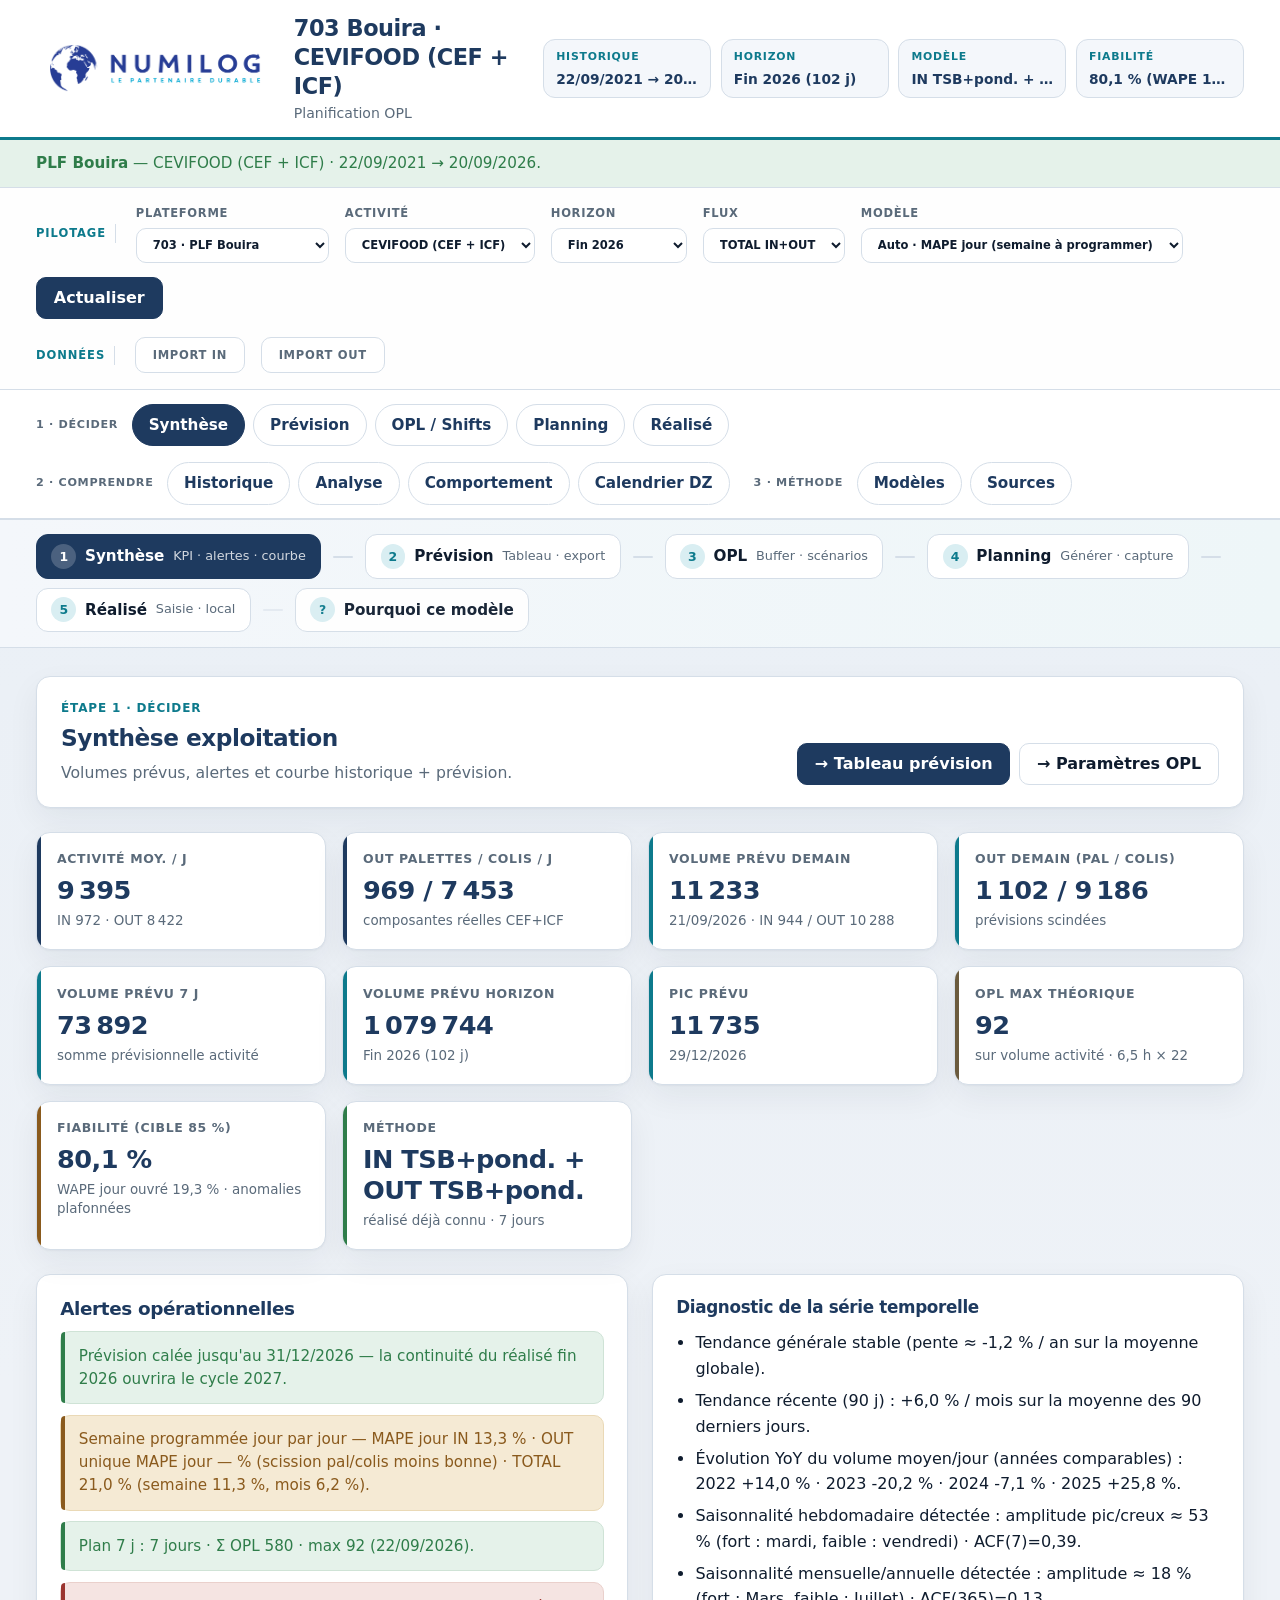
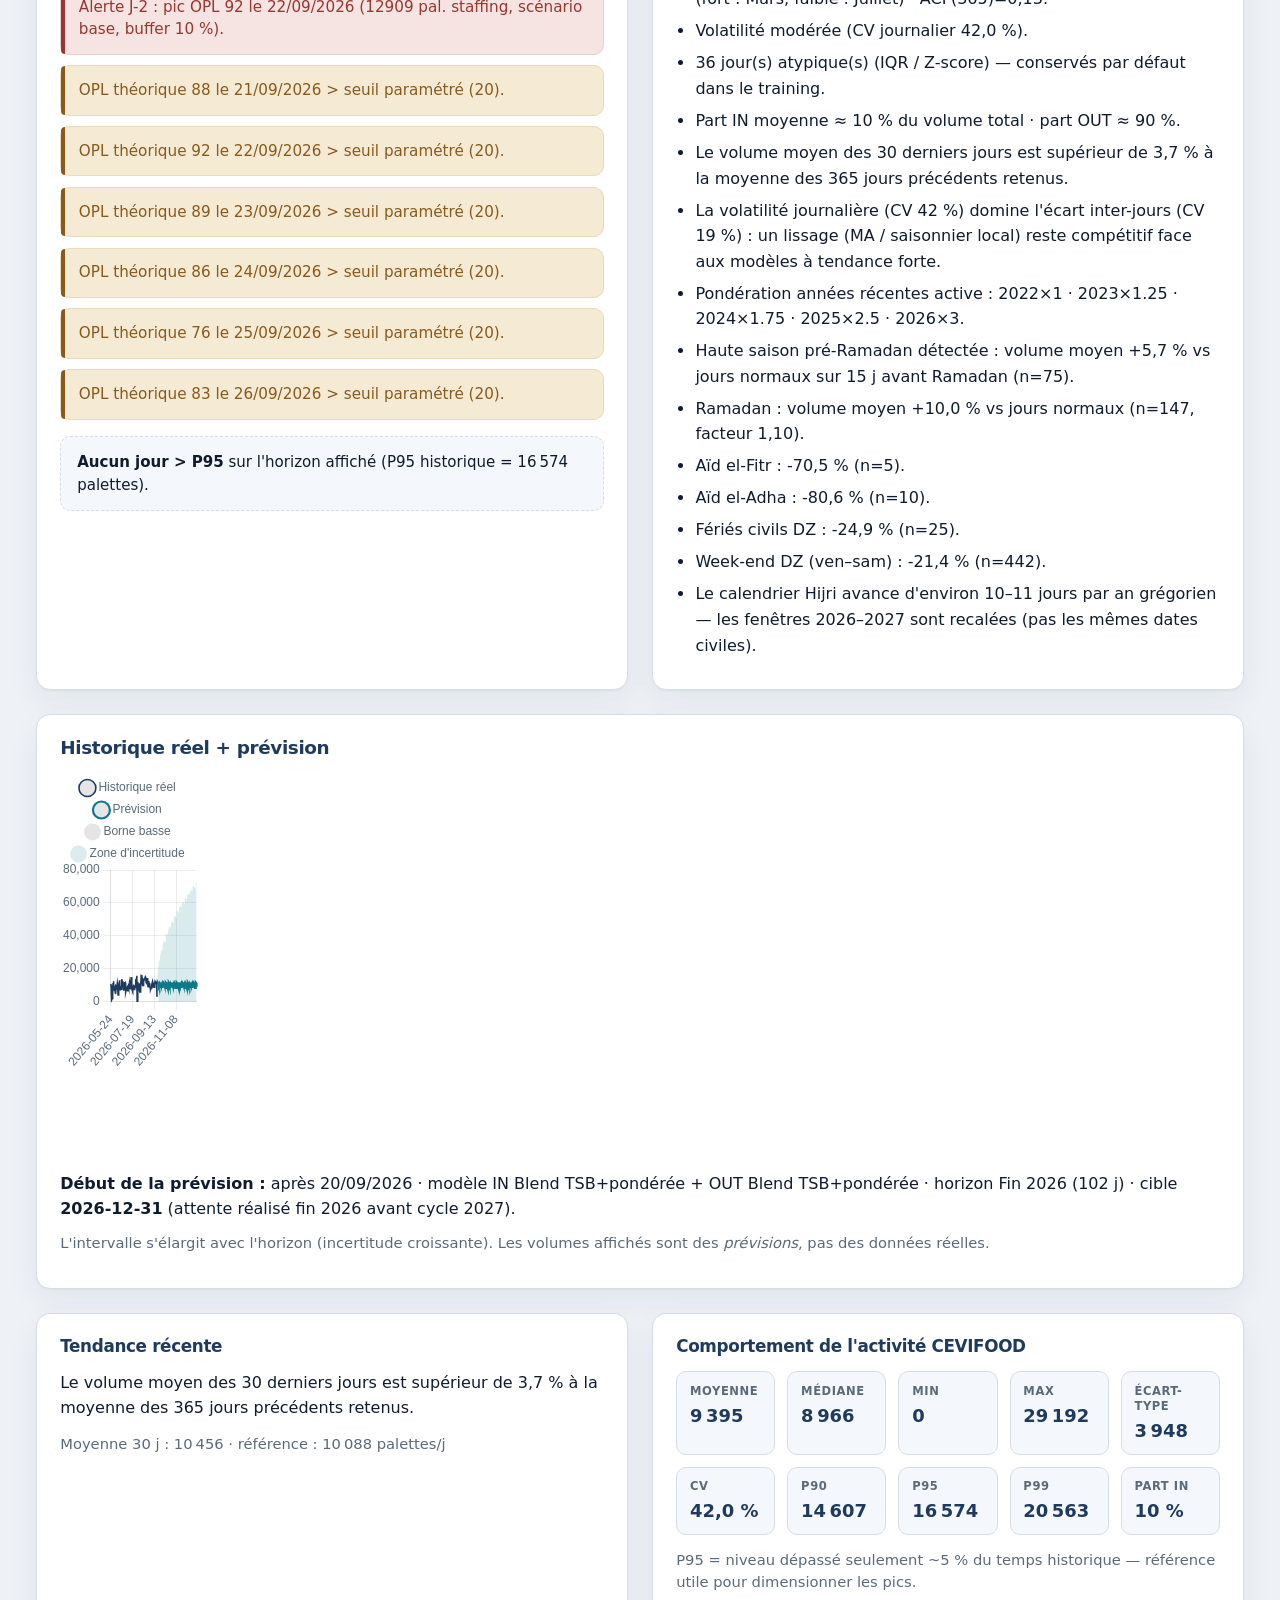
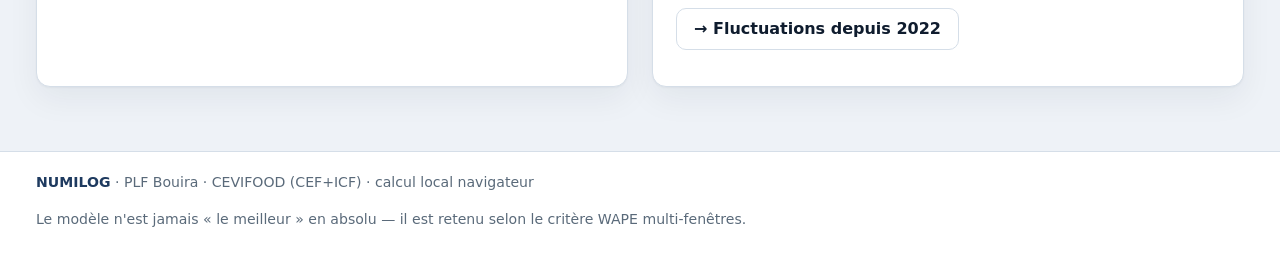
==== index.html @ 3ec0b023 "Fix logo NUMILOG (PNG reel au lieu du pixel placeholder)" ====
<!DOCTYPE html>
<html lang="fr">
  <head>
    <meta charset="UTF-8" />
    <meta name="viewport" content="width=device-width, initial-scale=1.0" />
    <title>NUMILOG — Prévision d'activité & Workforce Planning</title>
    <link rel="icon" href="./favicon.svg" type="image/svg+xml" />
    <script type="module" crossorigin src="./assets/index-DSgW2v7U.js"></script>
    <link rel="stylesheet" crossorigin href="./assets/index-CG_epe1i.css">
  </head>
  <body>
    <div id="loading" class="loading" hidden>
      <div class="loading-card">
        <div class="spinner"></div>
        <p>Calcul en cours…</p>
      </div>
    </div>

    <header class="topbar">
      <div class="brand">
        <img class="brand-logo" src="./assets/numilog-logo-CeQFoVTp.png" alt="NUMILOG" />
        <div>
          <h1 id="app-title">Prévision d'activité &amp; Workforce Planning</h1>
          <p class="subtitle" id="app-subtitle">Volumes palettes et dimensionnement OPL</p>
        </div>
      </div>
      <div class="top-meta">
        <div><span>Historique</span><strong id="meta-range">—</strong></div>
        <div><span>Horizon</span><strong id="meta-horizon">—</strong></div>
        <div><span>Modèle</span><strong id="meta-model">—</strong></div>
        <div><span id="meta-err-label">Erreur</span><strong id="meta-wape">—</strong></div>
      </div>
    </header>

    <div id="mode-banner" class="mode-banner" hidden></div>

    <section class="toolbar">
      <div class="toolbar-group">
        <span class="toolbar-label">Pilotage</span>
        <label>Plateforme
          <select id="filter-platform"></select>
        </label>
        <label>Activité
          <select id="filter-activity"></select>
        </label>
        <label>Horizon
          <select id="filter-horizon">
            <option value="7">7 jours</option>
            <option value="14">14 jours</option>
            <option value="30">30 jours</option>
            <option value="60">60 jours</option>
            <option value="90">90 jours</option>
            <option value="eoy2026" selected>Fin 2026</option>
            <option value="eoy2027">Fin 2027</option>
          </select>
        </label>
        <label>Flux
          <select id="filter-flow">
            <option value="total" selected>TOTAL IN+OUT</option>
            <option value="in">IN</option>
            <option value="out">OUT</option>
          </select>
        </label>
        <label>Modèle
          <select id="filter-model"></select>
        </label>
        <button type="button" class="btn primary" id="btn-refresh">Actualiser</button>
      </div>
      <div class="toolbar-group toolbar-data">
        <span class="toolbar-label">Données</span>
        <label class="btn file-btn">Import IN<input type="file" id="file-in" accept=".xlsx,.xls,.csv" hidden /></label>
        <label class="btn file-btn">Import OUT<input type="file" id="file-out" accept=".xlsx,.xls,.csv" hidden /></label>
      </div>
    </section>
    <p id="import-live" class="import-live" hidden></p>

    <div class="chrome-sticky">
    <nav class="nav" id="nav" aria-label="Parcours application">
      <div class="nav-group">
        <span class="nav-group-label">1 · Décider</span>
        <button type="button" data-view="dashboard" class="active">Synthèse</button>
        <button type="button" data-view="prevision">Prévision</button>
        <button type="button" data-view="workforce">OPL / Shifts</button>
        <button type="button" data-view="planning">Planning</button>
        <button type="button" data-view="realise">Réalisé</button>
      </div>
      <div class="nav-group">
        <span class="nav-group-label">2 · Comprendre</span>
        <button type="button" data-view="historique">Historique</button>
        <button type="button" data-view="analyse">Analyse</button>
        <button type="button" data-view="comportement">Comportement</button>
        <button type="button" data-view="calendrier">Calendrier DZ</button>
      </div>
      <div class="nav-group">
        <span class="nav-group-label">3 · Méthode</span>
        <button type="button" data-view="modeles">Modèles</button>
        <button type="button" data-view="donnees">Sources</button>
      </div>
    </nav>

    <div class="journey" id="journey">
      <button type="button" class="journey-step active" data-view="dashboard">
        <span class="n">1</span><span class="t">Synthèse</span><span class="d">KPI · alertes · courbe</span>
      </button>
      <span class="journey-sep" aria-hidden="true"></span>
      <button type="button" class="journey-step" data-view="prevision">
        <span class="n">2</span><span class="t">Prévision</span><span class="d">Tableau · export</span>
      </button>
      <span class="journey-sep" aria-hidden="true"></span>
      <button type="button" class="journey-step" data-view="workforce">
        <span class="n">3</span><span class="t">OPL</span><span class="d">Buffer · scénarios</span>
      </button>
      <span class="journey-sep" aria-hidden="true"></span>
      <button type="button" class="journey-step" data-view="planning">
        <span class="n">4</span><span class="t">Planning</span><span class="d">Générer · capture</span>
      </button>
      <span class="journey-sep" aria-hidden="true"></span>
      <button type="button" class="journey-step" data-view="realise">
        <span class="n">5</span><span class="t">Réalisé</span><span class="d">Saisie · local</span>
      </button>
      <span class="journey-sep muted" aria-hidden="true"></span>
      <button type="button" class="journey-step secondary" data-view="modeles">
        <span class="n">?</span><span class="t">Pourquoi ce modèle</span>
      </button>
    </div>
    </div>

    <main>
      <!-- DASHBOARD -->
      <section class="view active" data-view="dashboard">
        <header class="view-hero">
          <div>
            <p class="view-kicker">Étape 1 · Décider</p>
            <h2>Synthèse exploitation</h2>
            <p class="view-desc">Volumes prévus, alertes et courbe historique + prévision.</p>
          </div>
          <div class="view-jumps">
            <button type="button" class="btn primary" data-jump="prevision">→ Tableau prévision</button>
            <button type="button" class="btn" data-jump="workforce">→ Paramètres OPL</button>
          </div>
        </header>
        <div class="kpis" id="kpi-row"></div>
        <div class="grid-2">
          <article class="card">
            <h2>Alertes opérationnelles</h2>
            <ul id="alerts-list" class="alerts"></ul>
            <div id="vigilance-box" class="vigilance"></div>
          </article>
          <article class="card" id="diagnostic-box"></article>
        </div>
        <article class="card">
          <h2>Historique réel + prévision</h2>
          <div class="chart-box tall"><canvas id="chart-forecast"></canvas></div>
          <div id="forecast-note"></div>
        </article>
        <div class="grid-2">
          <article class="card" id="trend-box"></article>
          <article class="card" id="behavior-box"></article>
        </div>
      </section>

      <!-- HISTORIQUE -->
      <section class="view" data-view="historique">
        <header class="view-hero">
          <div>
            <p class="view-kicker">Étape 2 · Comprendre</p>
            <h2>Historique des volumes</h2>
            <p class="view-desc">Série réelle CEVIFOOD, moyennes mobiles et IN / OUT.</p>
          </div>
          <div class="view-jumps">
            <button type="button" class="btn" data-jump="analyse">→ Analyse saisonnalité</button>
            <button type="button" class="btn" data-jump="comportement">→ Comportement depuis 2022</button>
            <button type="button" class="btn" data-jump="dashboard">← Synthèse</button>
          </div>
        </header>
        <article class="card">
          <h2>Courbe historique (réel)</h2>
          <p class="hint">MA 7 et MA 30 = moyennes mobiles sur l'historique — ce ne sont pas des prévisions.</p>
          <div class="chart-box tall"><canvas id="chart-history"></canvas></div>
        </article>
        <div class="grid-2">
          <article class="card">
            <h2>IN / OUT / TOTAL (180 j)</h2>
            <div class="chart-box"><canvas id="chart-inout"></canvas></div>
          </article>
          <article class="card">
            <h2>Distribution des volumes</h2>
            <div class="chart-box"><canvas id="chart-dist"></canvas></div>
          </article>
        </div>
      </section>

      <!-- ANALYSE -->
      <section class="view" data-view="analyse">
        <header class="view-hero">
          <div>
            <p class="view-kicker">Étape 2 · Comprendre</p>
            <h2>Analyse saisonnalité &amp; anomalies</h2>
            <p class="view-desc">Jours de semaine, mois, heatmap, YoY et anomalies.</p>
          </div>
          <div class="view-jumps">
            <button type="button" class="btn" data-jump="comportement">→ Comportement depuis 2022</button>
            <button type="button" class="btn" data-jump="calendrier">→ Calendrier DZ</button>
            <button type="button" class="btn" data-jump="prevision">→ Prévision</button>
          </div>
        </header>
        <div class="grid-2">
          <article class="card">
            <h2>Par jour de semaine</h2>
            <div class="chart-box"><canvas id="chart-weekday"></canvas></div>
            <div class="table-wrap">
              <table id="table-weekday" class="data">
                <thead><tr><th>Jour</th><th class="num">Moyenne</th><th class="num">Médiane</th><th class="num">P95</th><th class="num">σ</th></tr></thead>
                <tbody></tbody>
              </table>
            </div>
          </article>
          <article class="card">
            <h2>Par mois</h2>
            <div class="chart-box"><canvas id="chart-month"></canvas></div>
            <div class="table-wrap">
              <table id="table-month" class="data">
                <thead><tr><th>Mois</th><th class="num">Moy. / j</th><th class="num">Total</th><th class="num">Médiane</th><th class="num">P95</th></tr></thead>
                <tbody></tbody>
              </table>
            </div>
          </article>
        </div>
        <article class="card">
          <h2>Heatmap — mois × jour de semaine (volume moyen)</h2>
          <div id="heatmap-box"></div>
        </article>
        <article class="card" id="seasonality-box">
          <h2>Signaux de saisonnalité &amp; tendance</h2>
          <div id="seasonality-detail"></div>
        </article>
        <div class="grid-2">
          <article class="card">
            <h2>Évolution année par année</h2>
            <div class="chart-box"><canvas id="chart-years"></canvas></div>
            <p id="years-note" class="hint"></p>
            <div class="table-wrap">
              <table id="table-years" class="data">
                <thead><tr><th>Année</th><th class="num">Total</th><th class="num">Moy. / j</th><th class="num">Jours actifs</th><th class="num">Max</th><th>Période</th></tr></thead>
                <tbody></tbody>
              </table>
            </div>
          </article>
          <article class="card">
            <h2>Anomalies (IQR / Z-score)</h2>
            <p class="hint">Conservées par défaut dans le training. Option d'exclusion dans les paramètres.</p>
            <div class="table-wrap tall">
              <table id="table-anomalies" class="data">
                <thead><tr><th>Date</th><th class="num">Volume</th><th class="num">Écart moy.</th><th>Type</th></tr></thead>
                <tbody></tbody>
              </table>
            </div>
          </article>
        </div>
      </section>

      <!-- COMPORTEMENT CLIENT -->
      <section class="view" data-view="comportement">
        <header class="view-hero">
          <div>
            <p class="view-kicker">Étape 2 · Comprendre</p>
            <h2>Comportement client depuis 2022</h2>
            <p class="view-desc">Fluctuations CEVIFOOD (CEF+ICF, palettes) : années, mois, semaines, volatilité et YoY.</p>
          </div>
          <div class="view-jumps">
            <button type="button" class="btn" data-jump="analyse">← Saisonnalité</button>
            <button type="button" class="btn" data-jump="calendrier">→ Calendrier DZ</button>
          </div>
        </header>
        <div class="kpis" id="behavior-kpis"></div>
        <article class="card" id="behavior-insights"></article>
        <article class="card">
          <h2>Fluctuation hebdomadaire depuis 2022</h2>
          <p class="hint">Moyenne journalière de chaque semaine ISO + tendance 13 semaines. Agrégat CEVIFOOD, pas de détail SKU.</p>
          <div class="chart-box tall"><canvas id="chart-behavior-weekly"></canvas></div>
        </article>
        <article class="card">
          <h2>Moyenne hebdomadaire TOTAL par année</h2>
          <p class="hint">
            Une courbe = une année. Axe X = semaine ISO (S1→S52). Volume = moyenne journalière TOTAL (IN+OUT) de la semaine.
            Comparez la forme et le niveau des fluctuations d'une année sur l'autre.
          </p>
          <div class="chart-box tall"><canvas id="chart-behavior-weekly-by-year"></canvas></div>
          <p class="hint" id="behavior-weekly-by-year-note"></p>
        </article>
        <div class="grid-2">
          <article class="card">
            <h2>Volume moyen / jour par année</h2>
            <p class="hint">Les années marquées * ne couvrent pas 12 mois complets — comparer les moyennes/j, pas les totaux.</p>
            <div class="chart-box"><canvas id="chart-behavior-years"></canvas></div>
          </article>
          <article class="card">
            <h2>Volatilité glissante (CV 30 j)</h2>
            <p class="hint">Coefficient de variation sur 30 jours, échantillonné une fois par semaine. Plus haut = activité plus irrégulière.</p>
            <div class="chart-box"><canvas id="chart-behavior-vol"></canvas></div>
          </article>
        </div>
        <article class="card">
          <h2>Profil mensuel superposé (2022 → aujourd'hui)</h2>
          <p class="hint">Chaque courbe est une année. Un mois manquant (année partielle) n'est pas tracé.</p>
          <div class="chart-box tall"><canvas id="chart-behavior-months"></canvas></div>
        </article>
        <article class="card">
          <h2>Heatmap année × mois (moyenne palettes / jour)</h2>
          <p class="hint">Lecture rapide des creux et pics saisonniers d'une année sur l'autre.</p>
          <div class="heatmap-scroll" id="behavior-heatmap"></div>
        </article>
        <div class="grid-2">
          <article class="card">
            <h2>Écart YoY par mois</h2>
            <p class="hint">Variation % du volume moyen/j vs le même mois de l'année précédente.</p>
            <div class="chart-box"><canvas id="chart-behavior-yoy"></canvas></div>
          </article>
          <article class="card">
            <h2>Profil jour de semaine par année</h2>
            <p class="hint">Lundi → dimanche. Permet de voir si le rythme client a bougé.</p>
            <div class="chart-box"><canvas id="chart-behavior-dow"></canvas></div>
          </article>
        </div>
        <article class="card">
          <h2>IN / OUT mensuels depuis 2022</h2>
          <p class="hint">Moyenne journalière par mois. TOTAL = IN + OUT agrégé CEVIFOOD.</p>
          <div class="chart-box tall"><canvas id="chart-behavior-inout"></canvas></div>
        </article>
        <article class="card">
          <h2>Tableau annuel depuis 2022</h2>
          <div class="table-wrap">
            <table id="table-behavior-years" class="data">
              <thead>
                <tr>
                  <th>Année</th>
                  <th class="num">Jours</th>
                  <th class="num">Moy. / j</th>
                  <th class="num">Médiane</th>
                  <th class="num">P95</th>
                  <th class="num">CV</th>
                  <th class="num">YoY</th>
                  <th class="num">IN moy.</th>
                  <th class="num">OUT moy.</th>
                  <th>Période</th>
                </tr>
              </thead>
              <tbody></tbody>
            </table>
          </div>
        </article>
      </section>

      <!-- PREVISION -->
      <section class="view" data-view="prevision">
        <header class="view-hero">
          <div>
            <p class="view-kicker">Étape 1 · Décider</p>
            <h2>Tableau prévisionnel</h2>
            <p class="view-desc">IN / OUT / Total, calendrier DZ, shifts et OPL. Export CSV / Excel / plan 7 j.</p>
          </div>
          <div class="view-jumps">
            <button type="button" class="btn primary" data-jump="workforce">→ Régler OPL</button>
            <button type="button" class="btn" data-jump="dashboard">← Synthèse</button>
          </div>
        </header>
        <article class="card">
          <div class="card-head">
            <h2>Détail jour par jour</h2>
            <div class="card-actions">
              <input type="search" id="table-search" placeholder="Filtrer date / calendrier / volume…" />
              <button type="button" class="btn" id="btn-export-week">Plan 7 j</button>
              <button type="button" class="btn" id="btn-export-csv">Export CSV</button>
              <button type="button" class="btn" id="btn-export-xlsx">Export Excel</button>
            </div>
          </div>
          <p class="hint">IN / OUT / Total = <strong>prévisions</strong>. OPL = besoin théorique (6,5 h × 22 pal/h).</p>
          <div class="table-wrap tall">
            <table id="table-forecast" class="data">
              <thead>
                <tr>
                  <th>Date</th><th>Jour</th><th>Calendrier</th>
                  <th class="num">IN</th><th class="num">OUT</th><th class="num">Total</th>
                  <th class="num">Shift 1</th><th class="num">OPL 1</th>
                  <th class="num">Shift 2</th><th class="num">OPL 2</th>
                  <th class="num">Shift 3</th><th class="num">OPL 3</th>
                  <th class="num">OPL total</th>
                </tr>
              </thead>
              <tbody></tbody>
            </table>
          </div>
        </article>
        <div class="grid-2">
          <article class="card">
            <h2>Volume prévu par shift</h2>
            <div class="chart-box"><canvas id="chart-shifts-vol"></canvas></div>
          </article>
          <article class="card">
            <h2>OPL théorique par shift</h2>
            <div class="chart-box"><canvas id="chart-shifts-opl"></canvas></div>
          </article>
        </div>
      </section>

      <!-- WORKFORCE -->
      <section class="view" data-view="workforce">
        <header class="view-hero">
          <div>
            <p class="view-kicker">Étape 1 · Décider</p>
            <h2>Dimensionnement OPL</h2>
            <p class="view-desc">Productivité, buffer, mix 3 shifts et scénarios. OPL = besoin théorique.</p>
          </div>
          <div class="view-jumps">
            <button type="button" class="btn" data-jump="prevision">← Tableau prévision</button>
            <button type="button" class="btn primary" data-jump="planning">→ Générer le planning</button>
          </div>
        </header>
        <article class="card">
          <h2>Paramètres de dimensionnement</h2>
          <div id="workforce-note"></div>
          <form id="params-form" class="params-grid">
            <label>Shift 1 (0–1 ou %) <input name="shift1" type="number" step="0.01" min="0" max="100" /></label>
            <label>Shift 2 <input name="shift2" type="number" step="0.01" min="0" max="100" /></label>
            <label>Shift 3 <input name="shift3" type="number" step="0.01" min="0" max="100" /></label>
            <label>Heures productives / OPL / shift <input name="hoursPerOplShift" type="number" step="0.1" min="0.1" /></label>
            <label>Productivité (palettes / OPL / heure) <input name="palettesPerHour" type="number" step="0.1" min="0.1" /></label>
            <label>Capacité calculée (pal / OPL / shift) <input name="productivityPerOpl" type="number" step="0.1" min="1" readonly /></label>
            <label>Seuil alerte OPL <input name="oplAlertThreshold" type="number" step="1" min="1" /></label>
            <label>Buffer OPL (%) <input name="oplBufferPct" type="number" step="1" min="0" max="50" /></label>
            <label>Scénario staffing
              <select name="scenario">
                <option value="basse">Basse (−10 %)</option>
                <option value="base" selected>Base</option>
                <option value="haute">Haute (+10 %)</option>
              </select>
            </label>
            <label class="check"><input name="excludeAnomaliesFromTraining" type="checkbox" checked /> Exclure / plafonner anomalies (recommandé)</label>
          </form>
          <p class="hint">What-if volume (choc sur la prévision, pas sur l'historique) :</p>
          <div class="shock-row" id="shock-row">
            <button type="button" data-shock="0" class="active">0 %</button>
            <button type="button" data-shock="5">+5 %</button>
            <button type="button" data-shock="10">+10 %</button>
            <button type="button" data-shock="15">+15 %</button>
            <button type="button" data-shock="-10">−10 %</button>
          </div>
          <p class="hint persist-hint" id="persist-hint">Paramètres sauvegardés localement — conservés après refresh.</p>
        </article>
      </section>

      <!-- PLANNING NUMIPLAN -->
      <section class="view" data-view="planning">
        <header class="view-hero">
          <div>
            <p class="view-kicker">Étape 1 · Décider</p>
            <h2>Planning mensuel des OPL</h2>
            <p class="view-desc">Besoins OPL de l'activité affichée → affectation Matin / Après-midi / Nuit.</p>
          </div>
          <div class="view-jumps">
            <button type="button" class="btn" data-jump="workforce">← Paramètres OPL</button>
            <button type="button" class="btn" data-jump="prevision">← Prévision</button>
          </div>
        </header>

        <div class="planner">
          <article class="card planner-toolbar">
            <div class="planner-toolbar-row">
              <label>Mois
                <select id="planner-month"></select>
              </label>
              <label>Année
                <select id="planner-year"></select>
              </label>
              <button type="button" class="btn primary" id="btn-planner-generate">Générer le planning</button>
              <div id="planner-export-group" class="planner-export" hidden>
                <button type="button" class="btn" id="btn-planner-capture">Capture PNG</button>
                <button type="button" class="btn" id="btn-planner-excel">Excel</button>
                <button type="button" class="btn" id="btn-planner-print">Imprimer</button>
              </div>
            </div>
            <p class="hint">Les besoins M / A / N sont les OPL théoriques (shift 1 / 2 / 3). L'effectif et les soldes CA / récup sont conservés localement.</p>
          </article>

          <div class="planner-tabs" id="planner-tabs" role="tablist">
            <button type="button" class="active" data-planner-tab="employees">1. Effectif</button>
            <button type="button" data-planner-tab="shifts">2. Besoins &amp; horaires</button>
            <button type="button" data-planner-tab="results">3. Planning</button>
            <button type="button" data-planner-tab="help">Règles R1–R12</button>
          </div>

          <div class="planner-tab active" data-planner-tab="employees">
            <div class="grid-2 planner-grid">
              <article class="card">
                <h2>Ajouter du personnel</h2>
                <label class="btn file-btn block">Importer Excel (colonne Nom, CA, Récup)
                  <input type="file" id="import-emp" accept=".xlsx,.xls,.csv" hidden />
                </label>
                <div class="params-grid planner-emp-form">
                  <label>Nom complet <input id="emp-name" type="text" placeholder="Ex. Benali A." /></label>
                  <label>Droit CA (j) <input id="emp-ca" type="number" min="0" step="1" placeholder="22" /></label>
                  <label>Droit récup (j) <input id="emp-recup" type="number" min="0" step="1" placeholder="4" /></label>
                </div>
                <div class="actual-actions">
                  <button type="button" class="btn primary" id="btn-emp-add">Ajouter</button>
                  <button type="button" class="btn" id="btn-emp-clear">Tout supprimer</button>
                </div>
              </article>
              <article class="card">
                <h2>Liste du personnel (<span id="emp-count">0</span>)</h2>
                <div class="table-wrap tall">
                  <table class="data">
                    <thead>
                      <tr><th>Nom</th><th class="num">Solde CA</th><th class="num">Solde récup</th><th></th></tr>
                    </thead>
                    <tbody id="emp-list-body"></tbody>
                  </table>
                </div>
              </article>
            </div>
          </div>

          <div class="planner-tab" data-planner-tab="shifts">
            <div class="grid-2 planner-grid">
              <div>
                <article class="card">
                  <h2>Horaires des shifts</h2>
                  <div id="shift-config-container" class="planner-shifts"></div>
                </article>
                <article class="card" id="planner-regime">
                  <h2>Ouverture d'activité</h2>
                  <label class="check"><input type="radio" name="activity-regime" value="5" /> Régime 5/7 (coeff 1,11)</label>
                  <label class="check"><input type="radio" name="activity-regime" value="6" /> Régime 6/7 (coeff 1,26)</label>
                  <label class="check"><input type="radio" name="activity-regime" value="7" checked /> Régime 7/7 (coeff 1,40)</label>
                  <div id="staffing-analysis" class="planner-analysis" hidden>
                    <h3>Analyse du besoin réel</h3>
                    <p>Pic de besoin : <strong id="stat-peak">0</strong></p>
                    <p>Effectif calculé : <strong id="stat-needed">0</strong></p>
                    <p>Effectif saisi : <strong id="stat-current">0</strong></p>
                    <p id="stat-status"></p>
                  </div>
                </article>
              </div>
              <article class="card">
                <h2>Besoins opérationnels (OPL / jour)</h2>
                <div class="actual-actions">
                  <button type="button" class="btn primary" id="btn-needs-opl">Charger les besoins OPL</button>
                  <label class="btn file-btn">Importer Excel besoins
                    <input type="file" id="import-needs" accept=".xlsx,.xls,.csv" hidden />
                  </label>
                </div>
                <p class="hint" id="needs-source-note">Colonnes attendues : Jour, Matin/M, A, Nuit/N — ou opl1 / opl2 / opl3.</p>
                <div id="needs-table-container" hidden>
                  <div class="table-wrap tall">
                    <table class="data">
                      <thead>
                        <tr>
                          <th>Jour</th>
                          <th class="num">Matin</th>
                          <th class="num">A-M</th>
                          <th class="num">Nuit</th>
                          <th class="num">Total</th>
                          <th>Source</th>
                        </tr>
                      </thead>
                      <tbody id="needs-preview-body"></tbody>
                    </table>
                  </div>
                </div>
              </article>
            </div>
          </div>

          <div class="planner-tab" data-planner-tab="results">
            <article class="card planner-board" id="planner-capture">
              <div class="print-only" id="print-header-title">Planning mensuel</div>
              <div class="card-head planner-board-head">
                <div>
                  <p class="view-kicker" id="schedule-kicker">Planning</p>
                  <h2 id="schedule-live-title">Tableau de bord mensuel</h2>
                </div>
                <div class="planner-legend no-capture">
                  <span class="shift shift-M">Matin</span>
                  <span class="shift shift-A">Après-midi</span>
                  <span class="shift shift-N">Nuit</span>
                  <span class="shift shift-R">Repos</span>
                  <span class="shift shift-S">Surplus</span>
                  <span class="shift shift-C">Congé</span>
                  <span class="shift shift-CP">Récup</span>
                </div>
              </div>
              <div class="planner-table-wrap">
                <table class="planner-grid-table">
                  <thead id="schedule-header"></thead>
                  <tbody id="schedule-body"></tbody>
                  <tfoot id="schedule-footer"></tfoot>
                </table>
              </div>
            </article>
          </div>

          <div class="planner-tab" data-planner-tab="help">
            <article class="card">
              <h2>Logique &amp; règles (R1–R12)</h2>
              <ul class="pattern-list">
                <li><strong>R1</strong> — Respect des besoins prioritaires importés (Matin, AM, Nuit).</li>
                <li><strong>R2</strong> — Jours non travaillés par défaut = Repos (R).</li>
                <li><strong>R3</strong> — Attribution automatique de congés (C) selon le surplus d'effectif.</li>
                <li><strong>R4</strong> — Priorité aux plus gros soldes de congés restants.</li>
                <li><strong>R5</strong> — Alternance hebdomadaire des congés (éviter deux semaines de suite).</li>
                <li><strong>R6</strong> — Cycle circadien : Matin → Après-midi → Nuit.</li>
                <li><strong>R7</strong> — Reprise du cycle (M ou A) après une période de repos.</li>
                <li><strong>R8</strong> — Blocage d'un shift sur 3 jours consécutifs minimum.</li>
                <li><strong>R9</strong> — Repos obligatoire de 2 jours après un service de nuit.</li>
                <li><strong>R10</strong> — Utilisation des récupérations (CP) si surplus et solde disponible.</li>
                <li><strong>R11</strong> — Surplus sans solde congé/récup : l'employé reste sur son shift (S).</li>
                <li><strong>R12</strong> — Régime 40 h : 5 jours travaillés et 2 repos par semaine.</li>
              </ul>
            </article>
          </div>
        </div>
      </section>

      <!-- REALISE -->
      <section class="view" data-view="realise">
        <header class="view-hero">
          <div>
            <p class="view-kicker">Étape 1 · Décider</p>
            <h2>Suivi prévision vs réalisé</h2>
            <p class="view-desc">Saisie du volume réel du jour. Conservé localement après refresh.</p>
          </div>
          <div class="view-jumps">
            <button type="button" class="btn" data-jump="dashboard">← Synthèse</button>
            <button type="button" class="btn" data-jump="workforce">→ OPL</button>
            <button type="button" class="btn" data-jump="planning">→ Planning</button>
          </div>
        </header>
        <article class="card">
          <h2>Saisir un réalisé</h2>
          <form id="actual-form" class="params-grid actual-form">
            <label>Date <input name="date" type="date" required /></label>
            <label>Total palettes <input name="totalPal" type="number" step="1" min="0" required /></label>
            <label>IN (optionnel) <input name="inPal" type="number" step="1" min="0" /></label>
            <label>OUT (optionnel) <input name="outPal" type="number" step="1" min="0" /></label>
            <label class="span-2">Note <input name="note" type="text" maxlength="120" placeholder="Ex. pic client / fermeture partielle…" /></label>
            <div class="actual-actions span-2">
              <button type="submit" class="btn primary">Enregistrer</button>
              <button type="button" class="btn" id="btn-actual-delete">Supprimer la date</button>
              <button type="button" class="btn" id="btn-clear-persist">Effacer toutes les saisies locales</button>
            </div>
          </form>
          <p class="hint" id="actual-save-status">Les réalisés sont stockés dans localStorage de ce navigateur.</p>
        </article>
        <div class="kpis" id="actual-kpis"></div>
        <article class="card">
          <div class="card-head">
            <h2>Comparaison prévision (verrouillée) vs réalisé</h2>
            <div class="card-actions">
              <input type="search" id="actual-search" placeholder="Filtrer date…" />
            </div>
          </div>
          <p class="hint">La prévision du jour est figée dès la première saisie. Les jours de volume très faible (inventaire / grève) sont écartés de l'analyse de motifs.</p>
          <div id="actual-pattern-box" class="pattern-box"></div>
          <div class="table-wrap tall">
            <table id="table-actuals" class="data">
              <thead>
                <tr>
                  <th>Date</th>
                  <th class="num">Prévision</th>
                  <th class="num">Réalisé</th>
                  <th class="num">Écart</th>
                  <th class="num">Erreur %</th>
                  <th class="num">Fiabilité %</th>
                  <th>Note</th>
                  <th></th>
                </tr>
              </thead>
              <tbody></tbody>
            </table>
          </div>
        </article>
      </section>

      <!-- MODELES -->
      <section class="view" data-view="modeles">
        <header class="view-hero">
          <div>
            <p class="view-kicker">Étape 3 · Méthode</p>
            <h2>Performance des modèles</h2>
            <p class="view-desc">Chaque lundi de 2026, les 7 jours sont prévus avec le réalisé déjà connu. C'est le plan d'effectif, jour par jour. Critère = MAPE jour.</p>
          </div>
          <div class="view-jumps">
            <button type="button" class="btn" data-jump="calendrier">→ Calendrier DZ</button>
            <button type="button" class="btn" data-jump="dashboard">← Synthèse</button>
          </div>
        </header>
        <div id="selection-box"></div>
        <article class="card">
          <h2>Trois règles pour le jour de la semaine à programmer</h2>
          <div class="chart-box"><canvas id="chart-models"></canvas></div>
          <div class="table-wrap">
            <table id="table-models" class="data">
              <thead>
                <tr><th>Rang</th><th>Méthode</th><th class="num">MAPE jour</th><th class="num">MAPE semaine</th><th class="num">MAPE mois</th><th class="num">WAPE jour</th><th>Paramètres</th></tr>
              </thead>
              <tbody></tbody>
            </table>
          </div>
        </article>
        <article class="card">
          <h2>Fenêtres de backtesting</h2>
          <div class="table-wrap">
            <table id="table-windows" class="data">
              <thead>
                <tr><th>Fenêtre</th><th>Type</th><th class="num">Amorce</th><th class="num">Jours test</th><th class="num">MAPE mois</th><th class="num">MAPE jour</th><th class="num">MAE jour</th></tr>
              </thead>
              <tbody></tbody>
            </table>
          </div>
        </article>
        <article class="card">
          <h2>Fenêtre backtesting — réel vs prévision (jour par jour)</h2>
          <p class="hint" id="bt-detail-note">
            Fiabilité % = 100 × (1 − |réel − prévision| / max(réel, 1)). Ratio % = réel / prévision × 100.
          </p>
          <div id="bt-reliability-kpis" class="stat-grid compact"></div>
          <div id="bt-pattern-box" class="pattern-box"></div>
          <div class="chart-box tall"><canvas id="chart-bt-detail"></canvas></div>
          <div class="table-wrap tall">
            <table id="table-bt-days" class="data">
              <thead>
                <tr>
                  <th>Date</th>
                  <th class="num">Réel</th>
                  <th class="num">Prévision</th>
                  <th class="num">Écart</th>
                  <th class="num">Erreur %</th>
                  <th class="num">Réel/Prév. %</th>
                  <th class="num">Fiabilité %</th>
                  <th>Filtre</th>
                </tr>
              </thead>
              <tbody></tbody>
            </table>
          </div>
        </article>
      </section>

      <!-- CALENDRIER DZ -->
      <section class="view" data-view="calendrier">
        <header class="view-hero">
          <div>
            <p class="view-kicker">Étape 2 · Comprendre</p>
            <h2>Calendrier Algérie</h2>
            <p class="view-desc">Ramadan, Aïd, fériés, pré-Ramadan — facteurs appris (années récentes pondérées).</p>
          </div>
          <div class="view-jumps">
            <button type="button" class="btn" data-jump="modeles">→ Modèles</button>
            <button type="button" class="btn" data-jump="comportement">← Comportement</button>
          </div>
        </header>
        <article class="card" id="calendar-summary"></article>
        <article class="card">
          <h2>Comportement client année par année (dont 2026 test)</h2>
          <p class="hint">Écart % = moyenne de la période vs jours ouvrés « normaux » de la même année. Hijri décalé chaque année.</p>
          <div id="calendar-year-insights" class="hint"></div>
          <div class="table-wrap">
            <table id="table-cal-years" class="data">
              <thead>
                <tr>
                  <th>Année</th>
                  <th>Début Ramadan</th>
                  <th class="num">Normal</th>
                  <th class="num">Pré-Ram. %</th>
                  <th class="num">Ramadan %</th>
                  <th class="num">Aïd Fitr %</th>
                  <th class="num">Aïd Adha %</th>
                  <th class="num">Fériés %</th>
                </tr>
              </thead>
              <tbody></tbody>
            </table>
          </div>
        </article>
        <div class="grid-2">
          <article class="card">
            <h2>Facteurs calendrier appris (vs jour normal)</h2>
            <div class="table-wrap">
              <table id="table-cal-factors" class="data">
                <thead>
                  <tr><th>Type de jour</th><th class="num">n</th><th class="num">Moy. pal.</th><th class="num">Écart %</th><th class="num">Facteur</th></tr>
                </thead>
                <tbody></tbody>
              </table>
            </div>
            <p class="hint">Facteur &lt; 1 = volume plus bas ; &gt; 1 = plus haut. Hijri ≈ −10/11 j par an.</p>
          </article>
          <article class="card">
            <h2>Agenda Ramadan / Aïd / fériés (→ 2027)</h2>
            <div class="table-wrap tall">
              <table id="table-cal-agenda" class="data">
                <thead><tr><th>Début</th><th>Fin</th><th>Événement</th></tr></thead>
                <tbody></tbody>
              </table>
            </div>
          </article>
        </div>
      </section>

      <!-- DONNEES -->
      <section class="view" data-view="donnees">
        <header class="view-hero">
          <div>
            <p class="view-kicker">Étape 3 · Méthode</p>
            <h2>Sources &amp; légende</h2>
            <p class="view-desc">Imports Excel, série 703, légende réel / prévision / paramètre.</p>
          </div>
          <div class="view-jumps">
            <button type="button" class="btn primary" data-jump="dashboard">→ Retour synthèse</button>
          </div>
        </header>
        <article class="card">
          <h2>Statut des données</h2>
          <div id="data-status"></div>
        </article>
        <article class="card">
          <h2>Suivi prévision vs réalisé</h2>
          <p class="hint">Saisie directe dans l'onglet <strong>Réalisé</strong> · sauvegarde <code>localStorage</code> · conserve au refresh. Aucune donnée n'est envoyée à un serveur.</p>
          <p id="persist-summary" class="hint"></p>
          <button type="button" class="btn" data-jump="realise">→ Ouvrir la saisie réalisé</button>
        </article>
        <article class="card">
          <h2>Légende métier</h2>
          <ul class="legend">
            <li><strong>Donnée réelle</strong> — volume palette issu des Excel IN/OUT (CEF+ICF).</li>
            <li><strong>Prévision</strong> — sortie du modèle retenu après backtesting.</li>
            <li><strong>Paramètre métier</strong> — productivité OPL et mix de shifts saisis par l'utilisateur.</li>
            <li><strong>Besoin OPL</strong> — estimation théorique, pas un effectif disponible.</li>
          </ul>
        </article>
      </section>
    </main>

    <div id="planner-toast" class="planner-toast" role="status">
      <span id="planner-toast-msg"></span>
    </div>

    <footer>
      <span><strong>NUMILOG</strong> · prévision volumes &amp; OPL · calcul local navigateur</span>
      <span>Le modèle n'est jamais « le meilleur » en absolu — il est retenu selon le critère WAPE multi-fenêtres.</span>
    </footer>

  </body>
</html>
---- assets/index-CG_epe1i.css ----
:root{--paper: #eef2f7;--surface: #ffffff;--surface-2: #f4f7fb;--ink: #0f1c2e;--muted: #5a6a7a;--line: #d5dee8;--navy: #1e3a5f;--navy-2: #152a45;--teal: #0d7a8c;--teal-soft: #d9eef2;--amber: #b86a1c;--amber-bg: #f7ecd9;--ok: #2f7d4a;--ok-bg: #e5f2ea;--watch: #8a5a1d;--watch-bg: #f5ead4;--risk: #9b3530;--risk-bg: #f5e4e2;--pred: #0d7a8c;--param: #6b5b3e;--shadow: 0 1px 2px rgba(15, 28, 46, .04), 0 12px 32px rgba(15, 28, 46, .06);--radius: 14px;--sans: "Segoe UI", system-ui, sans-serif;--serif: Georgia, "Times New Roman", serif;--pad-x: clamp(1.25rem, 3vw, 2.25rem);--gap: 1.5rem}*{box-sizing:border-box}html,body{margin:0;padding:0;min-height:100%;scroll-padding-top:5.25rem;background:radial-gradient(900px 420px at 0% -5%,rgba(13,122,140,.09),transparent 50%),radial-gradient(700px 360px at 100% 0%,rgba(30,58,95,.08),transparent 45%),linear-gradient(180deg,#e8eef5 0%,var(--paper) 40%);color:var(--ink);font-family:var(--sans);font-size:16px;line-height:1.6;-webkit-font-smoothing:antialiased}h1,h2,h3{margin:0;font-weight:600;letter-spacing:-.02em;color:var(--navy);line-height:1.3}h1{font-size:clamp(1.15rem,1.8vw,1.4rem);font-weight:700}h2{font-size:1.15rem;margin-bottom:.35rem}h3{font-size:1.05rem;margin-bottom:.75rem}p{margin:0 0 .75rem}.topbar{display:flex;justify-content:space-between;gap:1.75rem;align-items:center;padding:.85rem var(--pad-x);background:#fff;border-bottom:3px solid var(--teal)}.brand{display:flex;gap:1.25rem;align-items:center;min-width:0;flex:1 1 auto}.brand-logo{height:72px;width:auto;max-width:240px;object-fit:contain;flex-shrink:0}.subtitle{margin:.2rem 0 0;color:var(--muted);font-size:.88rem;line-height:1.35;max-width:28rem}.top-meta{display:grid;grid-template-columns:repeat(4,minmax(7.5rem,10.5rem));gap:.6rem;font-size:.86rem;flex-shrink:0}.top-meta>div{background:var(--surface-2);border:1px solid var(--line);border-radius:12px;padding:.55rem .75rem;min-width:0}.top-meta span{display:block;color:var(--teal);text-transform:uppercase;letter-spacing:.07em;font-size:.68rem;font-weight:600;margin-bottom:.25rem}.top-meta strong{display:block;color:var(--navy);font-weight:650;line-height:1.35;overflow:hidden;text-overflow:ellipsis;white-space:nowrap}.mode-banner{padding:.75rem var(--pad-x);font-size:.95rem;line-height:1.5;border-bottom:1px solid var(--line)}.mode-banner.real{background:var(--ok-bg);color:var(--ok)}.mode-banner.demo{background:var(--amber-bg);color:var(--watch)}.mode-banner[hidden]{display:none!important}.toolbar{display:flex;flex-wrap:wrap;gap:1.15rem 1.75rem;align-items:end;justify-content:space-between;padding:1rem var(--pad-x);background:#fffffff2;border-bottom:1px solid var(--line)}.toolbar-group{display:flex;flex-wrap:wrap;gap:.85rem 1rem;align-items:end}.toolbar-label{align-self:center;font-size:.72rem;font-weight:700;letter-spacing:.08em;text-transform:uppercase;color:var(--teal);padding-right:.55rem;border-right:1px solid var(--line);margin-right:.25rem}.toolbar label{display:grid;gap:.35rem;font-size:.72rem;color:var(--muted);text-transform:uppercase;letter-spacing:.06em;font-weight:600}select,input[type=number],input[type=search],input[type=date],input[type=text]{font:inherit;color:var(--ink);border:1px solid var(--line);border-radius:10px;padding:.55rem .75rem;background:#fff;min-width:8.5rem;line-height:1.4}select:focus,input:focus{outline:none;border-color:var(--teal);box-shadow:0 0 0 3px #0d7a8c26}.btn{border:1px solid var(--line);background:#fff;color:var(--ink);border-radius:10px;padding:.58rem 1.05rem;font:inherit;font-weight:600;cursor:pointer;transition:background .15s,border-color .15s,transform .12s;line-height:1.35}a.btn{display:inline-flex;align-items:center;text-decoration:none}.btn:hover{background:var(--surface-2)}.btn.primary{background:var(--navy);color:#fff;border-color:var(--navy)}.btn.primary:hover{background:var(--navy-2)}.file-btn{display:inline-flex;align-items:center;position:relative}.file-btn input[type=file]{position:absolute;width:1px;height:1px;opacity:0;overflow:hidden;clip:rect(0,0,0,0)}.view[data-view=realise] .card{position:relative;z-index:1}nav.nav{position:sticky;top:0;z-index:40;display:flex;flex-wrap:wrap;gap:1rem 1.5rem;padding:.85rem var(--pad-x);background:#fff;border-bottom:1px solid var(--line);box-shadow:0 1px 0 var(--line)}.chrome-sticky{background:#fff}.import-live{margin:0;padding:.65rem var(--pad-x) .8rem;font-size:.88rem;line-height:1.5;color:var(--muted);background:#ffffffbf;border-bottom:1px solid var(--line)}.nav-group{display:flex;flex-wrap:wrap;gap:.5rem;align-items:center}.nav-group-label{font-size:.7rem;font-weight:700;letter-spacing:.06em;text-transform:uppercase;color:var(--muted);margin-right:.35rem}.nav button{border:1px solid var(--line);background:#fff;color:var(--navy);border-radius:999px;padding:.5rem 1rem;font:inherit;font-size:.95rem;font-weight:650;cursor:pointer;transition:background .15s,color .15s,transform .12s}.nav button:hover{transform:translateY(-1px);background:var(--surface-2)}.nav button.active{background:var(--navy);color:#fff;border-color:var(--navy)}.journey{display:flex;flex-wrap:wrap;align-items:center;gap:.55rem .75rem;padding:.95rem var(--pad-x);background:linear-gradient(90deg,#f4f7fb,#eef6f8);border-bottom:1px solid var(--line)}.journey-step{display:flex;align-items:center;gap:.55rem;border:1px solid var(--line);background:#fff;border-radius:12px;padding:.55rem .9rem;cursor:pointer;font:inherit;color:var(--ink);transition:border-color .15s,box-shadow .15s}.journey-step:hover{border-color:var(--teal);box-shadow:0 4px 14px #0d7a8c1f}.journey-step.active{border-color:var(--navy);background:var(--navy);color:#fff}.journey-step.secondary{opacity:.95}.journey-step .n{display:grid;place-items:center;width:1.55rem;height:1.55rem;border-radius:50%;background:var(--teal-soft);color:var(--teal);font-size:.78rem;font-weight:700;flex-shrink:0}.journey-step.active .n{background:#fff3;color:#fff}.journey-step .t{font-weight:700;font-size:.95rem}.journey-step .d{display:none;font-size:.8rem;color:var(--muted)}.journey-step.active .d{color:#fffc}@media(min-width:960px){.journey-step .d{display:inline}}.journey-sep{width:1.25rem;height:2px;background:var(--line);border-radius:2px}.journey-sep.muted{opacity:.5}.view-hero{grid-column:1 / -1;display:flex;flex-wrap:wrap;justify-content:space-between;gap:1.15rem;align-items:flex-end;padding:1.35rem 1.5rem;background:#fff;border:1px solid var(--line);border-radius:var(--radius);box-shadow:var(--shadow)}.view-kicker{margin:0 0 .35rem;font-size:.75rem;font-weight:700;letter-spacing:.07em;text-transform:uppercase;color:var(--teal)}.view-hero h2{margin:0;font-size:clamp(1.25rem,2vw,1.45rem)}.view-desc{margin:.45rem 0 0;color:var(--muted);font-size:.98rem;line-height:1.55;max-width:42rem}.view-jumps{display:flex;flex-wrap:wrap;gap:.55rem}main{padding:1.75rem var(--pad-x) 4rem;max-width:1320px;margin:0 auto}.view{display:none;gap:var(--gap);animation:rise .28s ease}.view.active{display:grid}.grid-2{display:grid;grid-template-columns:1fr 1fr;gap:var(--gap)}.card{background:var(--surface);border:1px solid var(--line);border-radius:var(--radius);box-shadow:var(--shadow);padding:1.35rem 1.45rem 1.5rem;min-width:0}.card>h2{margin-bottom:.65rem}.card-head{display:flex;justify-content:space-between;gap:1rem;align-items:center;flex-wrap:wrap;margin-bottom:.85rem}.card-actions{display:flex;flex-wrap:wrap;gap:.55rem;align-items:center}.hint{margin:.65rem 0 0;color:var(--muted);font-size:.92rem;line-height:1.55}.card .hint:first-of-type{margin-top:.35rem}.kpis{display:grid;grid-template-columns:repeat(4,1fr);gap:1rem}.kpi{background:var(--surface);border:1px solid var(--line);border-radius:var(--radius);box-shadow:var(--shadow);padding:1.1rem 1.15rem 1.15rem 1.25rem;position:relative;overflow:hidden}.kpi:before{content:"";position:absolute;left:0;top:0;bottom:0;width:4px;background:var(--navy)}.kpi.pred:before{background:var(--pred)}.kpi.param:before{background:var(--param)}.kpi.ok:before{background:var(--ok)}.kpi.watch:before{background:var(--watch)}.kpi.risk:before{background:var(--risk)}.kpi .label{font-size:.78rem;text-transform:uppercase;letter-spacing:.05em;color:var(--muted);font-weight:600;line-height:1.4}.kpi .value{margin-top:.45rem;font-size:clamp(1.35rem,2vw,1.65rem);font-weight:700;color:var(--navy);letter-spacing:-.02em;line-height:1.2}.kpi .foot{margin-top:.4rem;font-size:.84rem;color:var(--muted);line-height:1.4}.chart-box{position:relative;height:300px;margin-top:.75rem}.chart-box.tall{height:400px}.table-wrap{overflow:auto;margin-top:.9rem;border:1px solid var(--line);border-radius:10px}.table-wrap.tall{max-height:520px}table.data{width:100%;border-collapse:collapse;font-size:.94rem;line-height:1.45}table.data th,table.data td{padding:.72rem .9rem;border-bottom:1px solid var(--line);text-align:left;white-space:nowrap}table.data th{position:sticky;top:0;background:var(--surface-2);color:var(--muted);font-size:.76rem;text-transform:uppercase;letter-spacing:.04em;z-index:1;padding-top:.8rem;padding-bottom:.8rem}table.data td.num,table.data th.num{text-align:right;font-variant-numeric:tabular-nums}table.data tr.row-excluded{background:#5a6a7a14;color:var(--muted)}.pattern-box{margin:1rem 0 .25rem;padding:1rem 1.15rem 1.1rem;background:var(--surface-2);border:1px solid var(--line);border-radius:12px}.pattern-box h3{margin-bottom:.55rem}.pattern-list{margin:0;padding-left:1.15rem;line-height:1.55}.pattern-list li{margin:.4rem 0}table.data tr:hover{background:#0d7a8c0a}table.data tbody tr:nth-child(2n):not(.row-hot){background:#f4f7fb8c}table.data tbody tr:nth-child(2n):not(.row-hot):hover{background:#0d7a8c0f}.alerts{list-style:none;margin:0;padding:0;display:grid;gap:.65rem}.alerts li{padding:.8rem .95rem .8rem 1.1rem;border-radius:10px;border:1px solid var(--line);font-size:.95rem;line-height:1.5;position:relative}.alerts li:before{content:"";position:absolute;left:0;top:0;bottom:0;width:4px;border-radius:10px 0 0 10px;background:var(--navy)}.alerts .ok{background:var(--ok-bg);color:var(--ok);border-color:#cfe3d6}.alerts .watch{background:var(--watch-bg);color:var(--watch);border-color:#ead9b6}.alerts .risk{background:var(--risk-bg);color:var(--risk);border-color:#ead0cc}.alerts .ok:before{background:var(--ok)}.alerts .watch:before{background:var(--watch)}.alerts .risk:before{background:var(--risk)}.vigilance{margin-top:1rem;padding:.9rem 1rem;background:var(--surface-2);border-radius:10px;border:1px dashed var(--line);font-size:.94rem;line-height:1.5}.stat-grid{display:grid;grid-template-columns:repeat(5,1fr);gap:.75rem;margin:.85rem 0}.stat-grid.compact{grid-template-columns:repeat(5,minmax(0,1fr))}.stat-grid>div{background:var(--surface-2);border:1px solid var(--line);border-radius:10px;padding:.7rem .8rem}.stat-grid span{display:block;font-size:.72rem;text-transform:uppercase;letter-spacing:.05em;color:var(--muted);font-weight:600;line-height:1.35}.stat-grid strong{display:block;margin-top:.3rem;color:var(--navy);font-size:1.12rem;line-height:1.3}.heatmap{display:grid;grid-template-columns:56px repeat(7,1fr);gap:4px;margin-top:.85rem;font-size:.78rem}.hm-corner{min-height:1.6rem}.hm-head,.hm-label{display:flex;align-items:center;justify-content:center;color:var(--muted);font-weight:600;font-size:.75rem}.hm-label{justify-content:flex-start;padding-left:.25rem}.hm-cell{min-height:2.35rem;display:flex;align-items:center;justify-content:center;border-radius:6px;color:#fff;font-variant-numeric:tabular-nums;font-weight:600}.heatmap-scroll{overflow-x:auto;margin-top:.5rem}.heatmap.year-month{grid-template-columns:56px repeat(12,minmax(52px,1fr));min-width:760px}.heatmap.year-month .hm-cell{min-height:2.7rem;font-size:.72rem}.hm-cell.empty{background:var(--surface-2);color:var(--muted);font-weight:500}.params-grid{display:grid;grid-template-columns:repeat(3,1fr);gap:1rem 1.15rem;margin-top:1rem}.params-grid label{display:grid;gap:.4rem;font-size:.86rem;color:var(--muted);font-weight:600;line-height:1.35}.params-grid label.check{display:flex;align-items:center;gap:.55rem;grid-column:1 / -1;padding-top:.25rem}.params-grid input[type=number],.params-grid input[type=date],.params-grid input[type=text],.params-grid select{min-width:0;width:100%}.params-grid .span-2{grid-column:span 2}.actual-actions{display:flex;flex-wrap:wrap;gap:.65rem;align-items:center;margin-top:.5rem}.btn-tiny{padding:.35rem .6rem;font-size:.8rem}.persist-hint,#actual-save-status{margin-top:1rem}#actual-save-status.error{color:var(--risk);font-weight:600}.shock-row{display:flex;flex-wrap:wrap;gap:.5rem;margin-top:.75rem}.shock-row button{border:1px solid var(--line);background:#fff;border-radius:999px;padding:.48rem .95rem;font:inherit;font-weight:650;cursor:pointer;color:var(--navy)}.shock-row button.active{background:var(--teal);border-color:var(--teal);color:#fff}.selection-card{background:linear-gradient(135deg,#1e3a5f,#0d7a8c);color:#fff;border-radius:var(--radius);padding:1.5rem 1.6rem;box-shadow:var(--shadow);margin-bottom:.35rem;line-height:1.55}.selection-card h3{color:#fff;font-family:var(--serif);font-size:1.55rem;margin:.25rem 0 .75rem}.selection-card p{margin-bottom:.85rem}.selection-card .eyebrow{font-size:.78rem;text-transform:uppercase;letter-spacing:.08em;opacity:.85;font-weight:600}.selection-card .hint{color:#fffc}.selection-card .stat-grid>div{background:#ffffff1f;border-color:#fff3}.selection-card .stat-grid span{color:#ffffffbf}.selection-card .stat-grid strong{color:#fff}.badge{display:inline-flex;align-items:center;gap:.3rem;padding:.25rem .55rem;border-radius:999px;font-size:.8rem;font-weight:650}.badge.ok{background:var(--ok-bg);color:var(--ok)}.badge.watch{background:var(--watch-bg);color:var(--watch)}.badge.risk{background:var(--risk-bg);color:var(--risk)}.tag{display:inline-block;padding:.15rem .45rem;border-radius:5px;background:var(--amber-bg);color:var(--watch);font-size:.75rem;font-weight:650}.checks{list-style:none;margin:0;padding:0;display:grid;gap:.55rem}.checks li{padding:.7rem .9rem;border-radius:10px;border:1px solid var(--line);font-size:.95rem;line-height:1.5}.checks .ok{background:var(--ok-bg);color:var(--ok)}.checks .risk{background:var(--risk-bg);color:var(--risk)}.legend{margin:.55rem 0 0;padding-left:1.2rem;color:var(--muted);line-height:1.55}.legend li{margin:.5rem 0}#diagnostic-box ul,#seasonality-detail ul{margin:.35rem 0 0;padding-left:1.2rem;line-height:1.6}#diagnostic-box li,#seasonality-detail li{margin:.4rem 0}#workforce-note p{margin-bottom:.65rem;line-height:1.55}#forecast-note p{margin-bottom:.6rem;line-height:1.55}footer{display:flex;flex-wrap:wrap;justify-content:space-between;gap:1rem;padding:1.25rem var(--pad-x) 1.75rem;border-top:1px solid var(--line);background:#fff;color:var(--muted);font-size:.88rem;line-height:1.5}footer strong{color:var(--navy)}.loading{position:fixed;top:0;right:0;bottom:0;left:0;background:#0f1c2e59;display:grid;place-items:center;z-index:100}.loading[hidden]{display:none!important}.loading-card{background:#fff;border-radius:14px;padding:1.6rem 2rem;box-shadow:var(--shadow);text-align:center;min-width:240px}.spinner{width:36px;height:36px;margin:0 auto .85rem;border:3px solid var(--line);border-top-color:var(--teal);border-radius:50%;animation:spin .7s linear infinite}@keyframes spin{to{transform:rotate(360deg)}}@keyframes rise{0%{opacity:0;transform:translateY(8px)}to{opacity:1;transform:none}}@media(max-width:1100px){.kpis{grid-template-columns:repeat(2,1fr)}.grid-2{grid-template-columns:1fr}.stat-grid,.stat-grid.compact{grid-template-columns:repeat(3,1fr)}.params-grid,.top-meta{grid-template-columns:repeat(2,1fr)}main{max-width:100%}}@media(max-width:720px){:root{--gap: 1.15rem}.topbar{flex-direction:column;align-items:flex-start;padding-top:1rem;padding-bottom:1rem}.kpis,.params-grid,.stat-grid,.stat-grid.compact{grid-template-columns:1fr}.params-grid .span-2{grid-column:span 1}.chart-box{height:260px}.chart-box.tall{height:300px}.view-hero{padding:1.1rem 1.15rem;align-items:flex-start}.card{padding:1.15rem 1.2rem 1.25rem}.nav{gap:.75rem 1rem}.journey{gap:.45rem}}.planner-toolbar-row{display:flex;flex-wrap:wrap;gap:.75rem 1rem;align-items:flex-end}.planner-toolbar-row .btn{flex:0 0 auto;white-space:nowrap}.planner-toolbar-row label{display:grid;gap:.35rem;font-size:.82rem;font-weight:600;color:var(--muted)}.planner-export{display:flex;flex-wrap:wrap;gap:.5rem}.planner-tabs{display:flex;flex-wrap:wrap;gap:.25rem;margin:.25rem 0 1rem;border-bottom:1px solid var(--line)}.planner-tabs button{border:none;background:transparent;font:inherit;font-weight:650;color:var(--muted);padding:.7rem 1rem;cursor:pointer;border-bottom:2px solid transparent;margin-bottom:-1px}.planner-tabs button.active{color:var(--teal);border-bottom-color:var(--teal);background:var(--teal-soft);border-radius:10px 10px 0 0}.planner-tab{display:none}.planner-tab.active{display:block}.planner-emp-form{margin-top:1rem}.file-btn.block{display:inline-flex;width:100%;justify-content:center}.check.tight{grid-column:auto;padding-top:0}.planner-shifts{display:grid;gap:.75rem}.planner-shift{border:1px solid var(--line);border-radius:10px;padding:.85rem 1rem;background:var(--surface-2)}.planner-shift-head{display:flex;justify-content:space-between;align-items:center;margin-bottom:.5rem}.planner-shift-times{display:grid;grid-template-columns:1fr 1fr;gap:.5rem}.planner-analysis{margin-top:1rem;padding:.9rem 1rem;background:var(--teal-soft);border-radius:10px}.planner-analysis h3{margin:0 0 .5rem;font-size:.82rem;text-transform:uppercase;letter-spacing:.04em;color:var(--teal)}.planner-analysis p{margin:.25rem 0}.planner-analysis .ok{color:var(--ok);font-weight:650}.planner-analysis .risk{color:var(--risk);font-weight:650}.planner-board{overflow:hidden}.planner-board-head{display:flex;justify-content:space-between;gap:1rem;align-items:flex-end;flex-wrap:wrap;margin-bottom:.85rem}.planner-board-head h2{margin:0}.planner-legend{display:flex;flex-wrap:wrap;gap:.35rem;align-items:center}.planner-legend .shift{padding:.28rem .65rem;font-size:.72rem;border-radius:999px;min-height:auto;min-width:auto}.planner-table-wrap{overflow:auto;max-height:68vh;border:1px solid var(--line);border-radius:14px;background:#fbfcfe}.planner-table-wrap.anim-in tbody tr{animation:plannerRowIn .38s ease both;animation-delay:calc(var(--i, 0) * 22ms)}@keyframes plannerRowIn{0%{opacity:0;transform:translateY(6px)}to{opacity:1;transform:none}}.planner-grid-table{border-collapse:separate;border-spacing:0;font-size:.72rem;min-width:max-content;width:100%}.planner-grid-table th,.planner-grid-table td{border-right:1px solid #edf1f6;border-bottom:1px solid #edf1f6;padding:.12rem;text-align:center;white-space:nowrap}.planner-grid-table tbody tr{transition:background .15s ease}.planner-grid-table tbody tr:hover td{background:#f3f8fb}.planner-grid-table tbody tr:hover .sticky-col{background:#eef6f8}.planner-grid-table th{background:#f4f7fb;padding:.4rem .28rem .35rem;font-size:.62rem;position:sticky;top:0;z-index:3;color:var(--muted)}.planner-grid-table th .d-num{display:block;color:var(--navy);font-size:.78rem;font-weight:700;line-height:1.1}.planner-grid-table th .d-let{display:block;font-size:.58rem;letter-spacing:.04em;text-transform:uppercase}.planner-grid-table .sticky-col{position:sticky;left:0;z-index:4;background:#fff;text-align:left;padding:.28rem .65rem;min-width:148px;font-weight:650}.opl-ava{width:1.4rem;height:1.4rem;border-radius:50%;background:var(--teal-soft);color:var(--teal);display:inline-flex;align-items:center;justify-content:center;font-size:.62rem;font-weight:700;margin-right:.45rem;vertical-align:middle}.planner-grid-table thead .sticky-col{z-index:6;background:#f4f7fb}.planner-grid-table .sticky-right{position:sticky;right:0;background:#f4f7fb;font-weight:700;padding:.25rem .45rem;min-width:2rem}.planner-grid-table th.wknd,.planner-grid-table td.wknd{background:#f3f4f7}.planner-grid-table th.wknd .d-let{color:#9aa6b4}.planner-grid-table .virtual{color:var(--risk);font-style:italic;background:var(--risk-bg)}.planner-grid-table tr.virtual-row td{background:#9b353008}.empty-row{color:var(--muted);padding:1rem!important;white-space:normal!important}.shift{display:flex;align-items:center;justify-content:center;min-height:1.7rem;min-width:2rem;margin:1px;border-radius:7px;font-weight:700;font-size:.68rem;letter-spacing:.01em;box-shadow:0 1px #0f1c2e0f;transition:transform .12s ease,box-shadow .12s ease}.planner-grid-table td:hover .shift{transform:scale(1.08);box-shadow:0 4px 10px #0f1c2e1f}.shift-M{background:#1e5a8a;color:#fff}.shift-A{background:#c45c26;color:#fff}.shift-N{background:#0f1c2e;color:#fff}.shift-R{background:#e7f4ec;color:#2f7d4a;box-shadow:none}.shift-S{background:#d8f0e0;color:#1d5c32}.shift-C{background:#6b4e9e;color:#fff}.shift-CP{background:var(--teal);color:#fff}.shift.virt{background:var(--risk-bg);color:#d4a8a4}.tot-m{background:#e8f0f7!important;color:#1e5a8a}.tot-a{background:#f8ebe3!important;color:#c45c26}.tot-n{background:#eceff3!important;color:#0f1c2e}.tot-s{background:var(--ok-bg)!important;color:var(--ok)}.tot-abs{background:#efe8f7!important;color:#6b4e9e}.print-only{display:none;font-weight:700;color:var(--navy);margin-bottom:.75rem}.planner-toast{position:fixed;right:1.25rem;bottom:1.25rem;background:var(--navy);color:#fff;padding:.75rem 1.1rem;border-radius:12px;box-shadow:var(--shadow);z-index:80;opacity:0;transform:translateY(16px);pointer-events:none;transition:opacity .25s,transform .25s}.planner-toast.show{opacity:1;transform:none}@media print{.topbar,.toolbar,.chrome-sticky,.mode-banner,.import-live,footer,.view-hero,.planner-toolbar,.planner-tabs,#planner-toast,.no-capture,.nav,.journey{display:none!important}.view{display:none!important}.view[data-view=planning]{display:block!important}.planner-tab{display:none!important}.planner-tab[data-planner-tab=results],.print-only{display:block!important}.planner-table-wrap{overflow:visible!important;max-height:none!important;border:none}.planner-grid-table{font-size:7pt}.sticky-col,.sticky-right{position:static!important}body{background:#fff}}
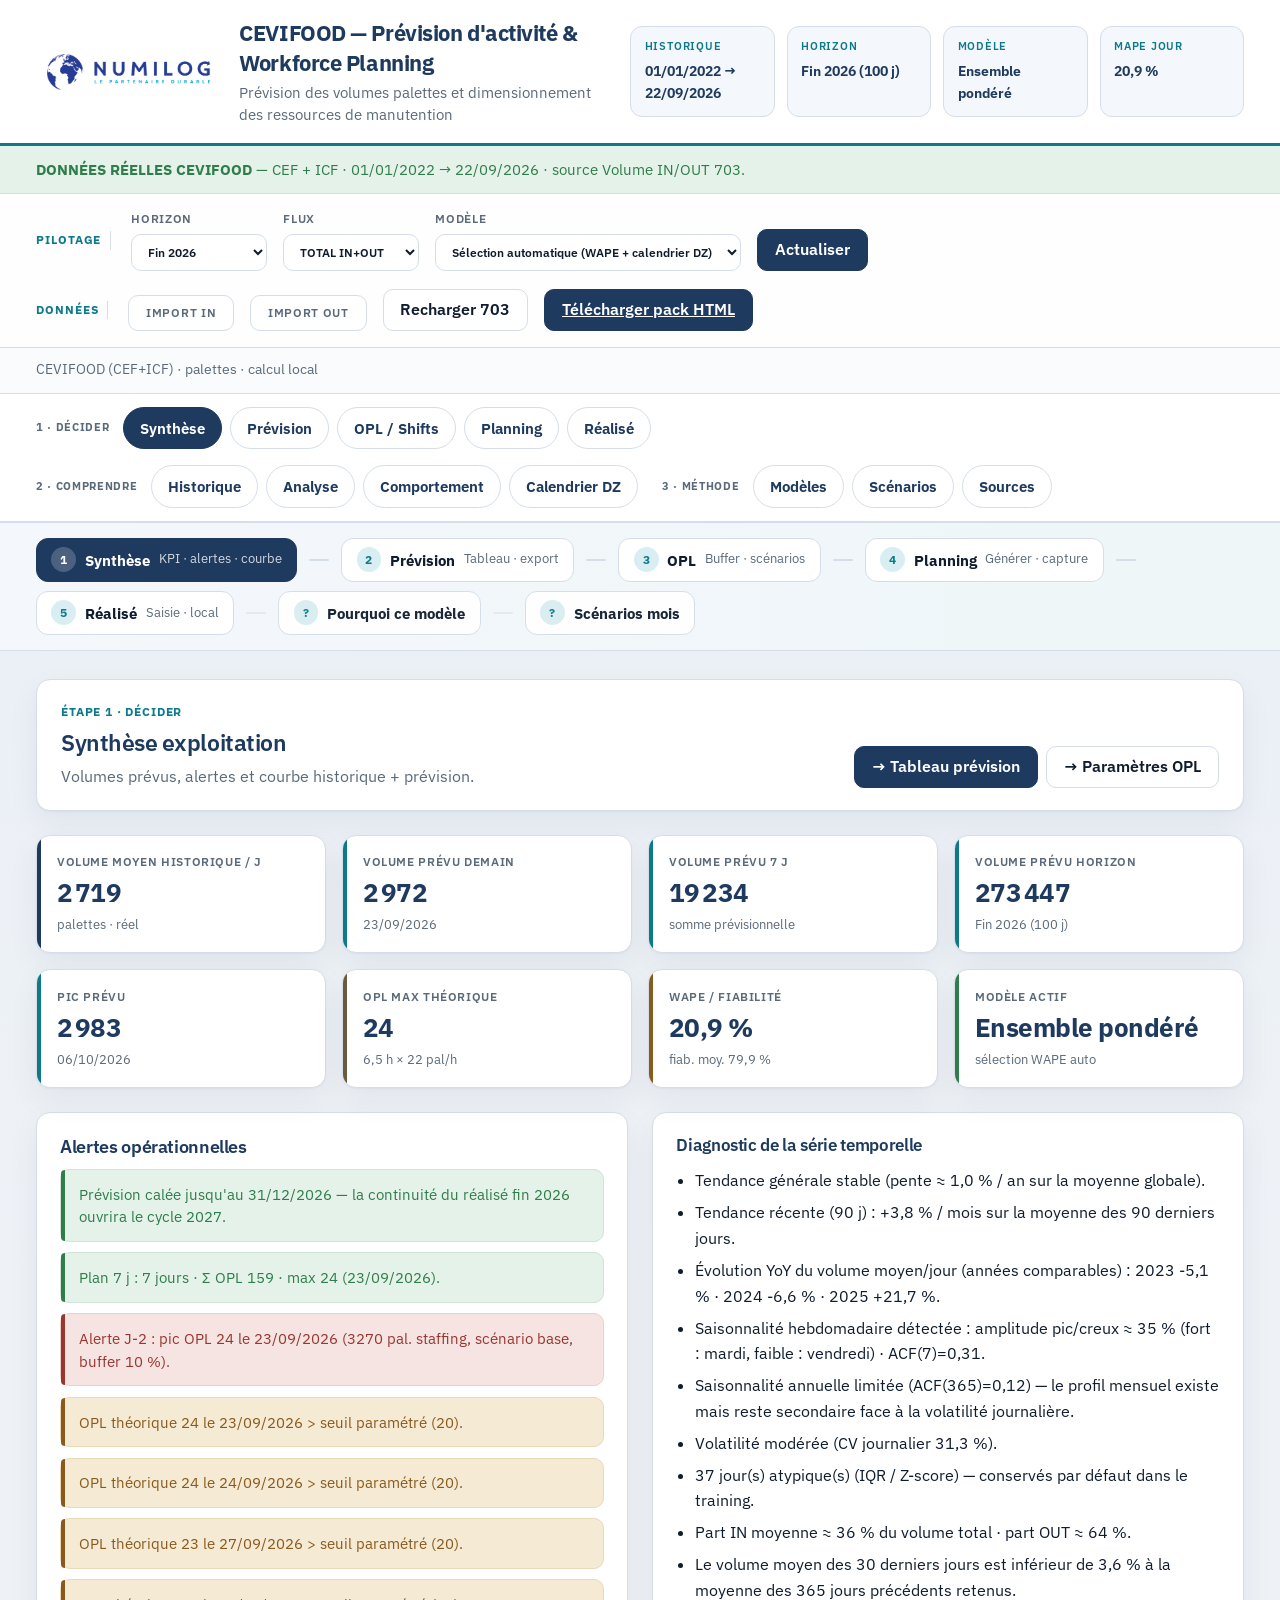
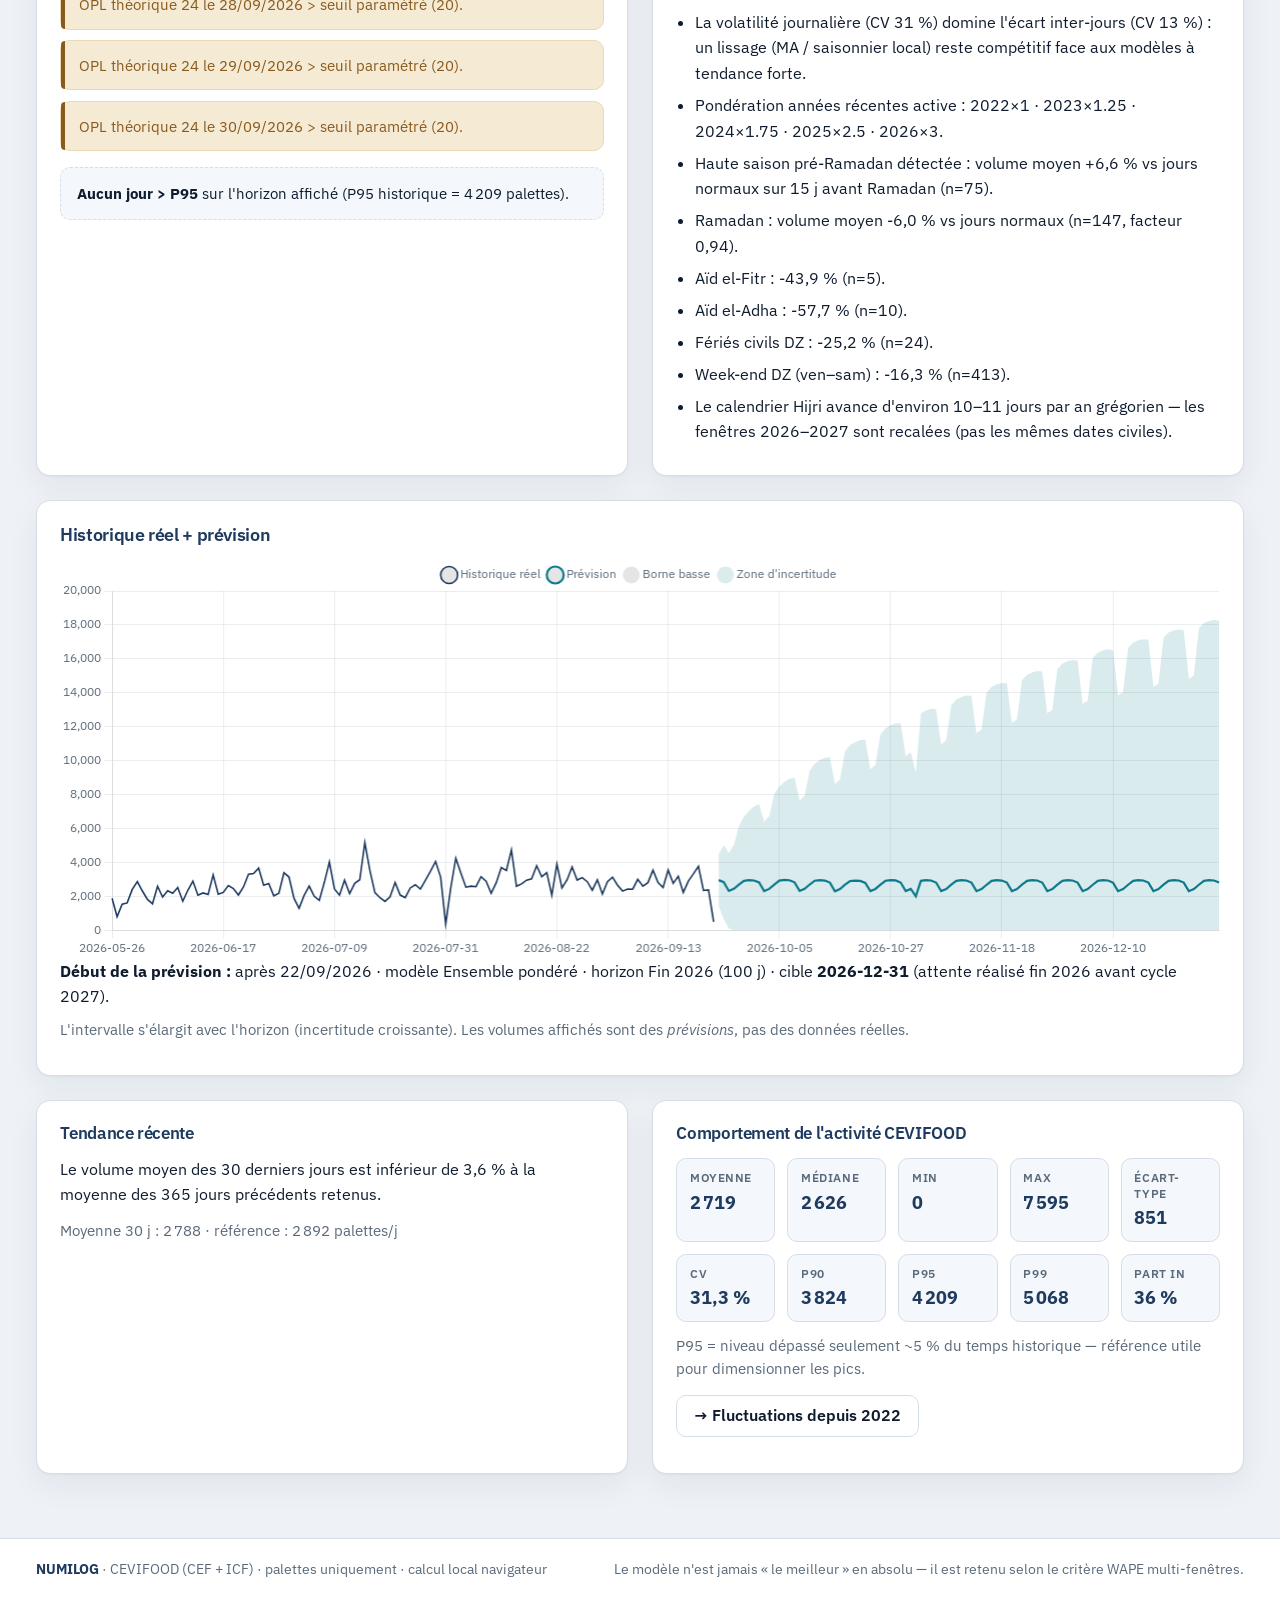
==== commit 293f31a5: "Planning: couverture activité + contraintes sociales (pas d'ordre R1→R12) Co-authored-by: Mbellili12" ====
--- a/index.html
+++ b/index.html
@@ -3,10 +3,13 @@
   <head>
     <meta charset="UTF-8" />
     <meta name="viewport" content="width=device-width, initial-scale=1.0" />
-    <title>NUMILOG — Prévision d'activité & Workforce Planning</title>
-    <link rel="icon" href="./favicon.svg" type="image/svg+xml" />
-    <script type="module" crossorigin src="./assets/index-DSgW2v7U.js"></script>
-    <link rel="stylesheet" crossorigin href="./assets/index-CG_epe1i.css">
+    <title>CEVIFOOD — Prévision d'activité & Workforce Planning</title>
+    <link rel="icon" href="./assets/favicon-C8nwQdow.svg" type="image/svg+xml" />
+    <link rel="preconnect" href="https://fonts.googleapis.com" />
+    <link rel="preconnect" href="https://fonts.gstatic.com" crossorigin />
+    <link href="https://fonts.googleapis.com/css2?family=IBM+Plex+Sans:wght@400;500;600;700&family=IBM+Plex+Serif:wght@600&display=swap" rel="stylesheet" />
+    <script type="module" crossorigin src="./assets/index-DSlUdNgQ.js"></script>
+    <link rel="stylesheet" crossorigin href="./assets/index-CyR_RFbg.css">
   </head>
   <body>
     <div id="loading" class="loading" hidden>
@@ -18,17 +21,17 @@
 
     <header class="topbar">
       <div class="brand">
-        <img class="brand-logo" src="./assets/numilog-logo-CeQFoVTp.png" alt="NUMILOG" />
+        <img class="brand-logo" src="./numilog-logo.png" alt="NUMILOG" />
         <div>
-          <h1 id="app-title">Prévision d'activité &amp; Workforce Planning</h1>
-          <p class="subtitle" id="app-subtitle">Volumes palettes et dimensionnement OPL</p>
+          <h1>CEVIFOOD — Prévision d'activité &amp; Workforce Planning</h1>
+          <p class="subtitle">Prévision des volumes palettes et dimensionnement des ressources de manutention</p>
         </div>
       </div>
       <div class="top-meta">
         <div><span>Historique</span><strong id="meta-range">—</strong></div>
         <div><span>Horizon</span><strong id="meta-horizon">—</strong></div>
         <div><span>Modèle</span><strong id="meta-model">—</strong></div>
-        <div><span id="meta-err-label">Erreur</span><strong id="meta-wape">—</strong></div>
+        <div><span>MAPE jour</span><strong id="meta-wape">—</strong></div>
       </div>
     </header>
 
@@ -37,12 +40,6 @@
     <section class="toolbar">
       <div class="toolbar-group">
         <span class="toolbar-label">Pilotage</span>
-        <label>Plateforme
-          <select id="filter-platform"></select>
-        </label>
-        <label>Activité
-          <select id="filter-activity"></select>
-        </label>
         <label>Horizon
           <select id="filter-horizon">
             <option value="7">7 jours</option>
@@ -70,9 +67,11 @@
         <span class="toolbar-label">Données</span>
         <label class="btn file-btn">Import IN<input type="file" id="file-in" accept=".xlsx,.xls,.csv" hidden /></label>
         <label class="btn file-btn">Import OUT<input type="file" id="file-out" accept=".xlsx,.xls,.csv" hidden /></label>
+        <button type="button" class="btn" id="btn-bundled">Recharger 703</button>
+        <a class="btn primary" href="./CEVIFOOD-portable.zip" download="CEVIFOOD-portable.zip">Télécharger pack HTML</a>
       </div>
     </section>
-    <p id="import-live" class="import-live" hidden></p>
+    <p id="import-live" class="import-live">CEVIFOOD (CEF+ICF) · palettes · calcul local</p>
 
     <div class="chrome-sticky">
     <nav class="nav" id="nav" aria-label="Parcours application">
@@ -94,6 +93,7 @@
       <div class="nav-group">
         <span class="nav-group-label">3 · Méthode</span>
         <button type="button" data-view="modeles">Modèles</button>
+        <button type="button" data-view="scenarios">Scénarios</button>
         <button type="button" data-view="donnees">Sources</button>
       </div>
     </nav>
@@ -122,6 +122,10 @@
       <button type="button" class="journey-step secondary" data-view="modeles">
         <span class="n">?</span><span class="t">Pourquoi ce modèle</span>
       </button>
+      <span class="journey-sep muted" aria-hidden="true"></span>
+      <button type="button" class="journey-step secondary" data-view="scenarios">
+        <span class="n">?</span><span class="t">Scénarios mois</span>
+      </button>
     </div>
     </div>
 
@@ -391,6 +395,34 @@
             </table>
           </div>
         </article>
+
+        <article class="card" id="monthly-forecast-card">
+          <div class="card-head">
+            <h2>Prévision par mois</h2>
+          </div>
+          <div id="monthly-forecast-note" class="hint"></div>
+          <div class="chart-box"><canvas id="chart-forecast-month"></canvas></div>
+          <div class="table-wrap">
+            <table id="table-forecast-month" class="data">
+              <thead>
+                <tr>
+                  <th>Mois</th>
+                  <th class="num">Jours</th>
+                  <th>Couverture</th>
+                  <th class="num">IN prévu</th>
+                  <th class="num">OUT prévu</th>
+                  <th class="num">Total prévu</th>
+                  <th class="num">Moy. / jour</th>
+                  <th class="num">OPL moy. / jour</th>
+                  <th class="num">MAPE mois</th>
+                  <th class="num">MAPE jour (réf.)</th>
+                </tr>
+              </thead>
+              <tbody></tbody>
+            </table>
+          </div>
+        </article>
+
         <div class="grid-2">
           <article class="card">
             <h2>Volume prévu par shift</h2>
@@ -433,9 +465,10 @@
                 <option value="basse">Basse (−10 %)</option>
                 <option value="base" selected>Base</option>
                 <option value="haute">Haute (+10 %)</option>
+                <option value="couverture82">Couverture 82 % (+25 %)</option>
               </select>
             </label>
-            <label class="check"><input name="excludeAnomaliesFromTraining" type="checkbox" checked /> Exclure / plafonner anomalies (recommandé)</label>
+            <label class="check"><input name="excludeAnomaliesFromTraining" type="checkbox" /> Exclure anomalies du training</label>
           </form>
           <p class="hint">What-if volume (choc sur la prévision, pas sur l'historique) :</p>
           <div class="shock-row" id="shock-row">
@@ -455,7 +488,7 @@
           <div>
             <p class="view-kicker">Étape 1 · Décider</p>
             <h2>Planning mensuel des OPL</h2>
-            <p class="view-desc">Besoins OPL de l'activité affichée → affectation Matin / Après-midi / Nuit.</p>
+            <p class="view-desc">NumiPlan : besoins OPL CEVIFOOD → affectation Matin / Après-midi / Nuit, congés, capture PNG.</p>
           </div>
           <div class="view-jumps">
             <button type="button" class="btn" data-jump="workforce">← Paramètres OPL</button>
@@ -472,6 +505,10 @@
               <label>Année
                 <select id="planner-year"></select>
               </label>
+              <label class="check" title="Désactivé par défaut : uniquement l'effectif réel saisi / importé">
+                <input type="checkbox" id="planner-allow-virtual" />
+                Compléter avec OPL virtuels
+              </label>
               <button type="button" class="btn primary" id="btn-planner-generate">Générer le planning</button>
               <div id="planner-export-group" class="planner-export" hidden>
                 <button type="button" class="btn" id="btn-planner-capture">Capture PNG</button>
@@ -486,7 +523,7 @@
             <button type="button" class="active" data-planner-tab="employees">1. Effectif</button>
             <button type="button" data-planner-tab="shifts">2. Besoins &amp; horaires</button>
             <button type="button" data-planner-tab="results">3. Planning</button>
-            <button type="button" data-planner-tab="help">Règles R1–R12</button>
+            <button type="button" data-planner-tab="help">Logique &amp; contraintes</button>
           </div>
 
           <div class="planner-tab active" data-planner-tab="employees">
@@ -503,6 +540,7 @@
                 </div>
                 <div class="actual-actions">
                   <button type="button" class="btn primary" id="btn-emp-add">Ajouter</button>
+                  <button type="button" class="btn" id="btn-emp-demo">Effectif démo</button>
                   <button type="button" class="btn" id="btn-emp-clear">Tout supprimer</button>
                 </div>
               </article>
@@ -544,7 +582,7 @@
               <article class="card">
                 <h2>Besoins opérationnels (OPL / jour)</h2>
                 <div class="actual-actions">
-                  <button type="button" class="btn primary" id="btn-needs-opl">Charger les besoins OPL</button>
+                  <button type="button" class="btn primary" id="btn-needs-opl">Charger depuis OPL CEVIFOOD</button>
                   <label class="btn file-btn">Importer Excel besoins
                     <input type="file" id="import-needs" accept=".xlsx,.xls,.csv" hidden />
                   </label>
@@ -572,21 +610,18 @@
           </div>
 
           <div class="planner-tab" data-planner-tab="results">
-            <article class="card planner-board" id="planner-capture">
+            <article class="card" id="planner-capture">
               <div class="print-only" id="print-header-title">Planning mensuel</div>
-              <div class="card-head planner-board-head">
-                <div>
-                  <p class="view-kicker" id="schedule-kicker">Planning</p>
-                  <h2 id="schedule-live-title">Tableau de bord mensuel</h2>
-                </div>
-                <div class="planner-legend no-capture">
+              <div class="card-head no-capture">
+                <h2>Tableau de bord mensuel</h2>
+                <div class="planner-legend">
                   <span class="shift shift-M">Matin</span>
                   <span class="shift shift-A">Après-midi</span>
                   <span class="shift shift-N">Nuit</span>
-                  <span class="shift shift-R">Repos</span>
-                  <span class="shift shift-S">Surplus</span>
-                  <span class="shift shift-C">Congé</span>
-                  <span class="shift shift-CP">Récup</span>
+                  <span class="shift shift-R">R repos</span>
+                  <span class="shift shift-S">S surplus</span>
+                  <span class="shift shift-C">C congé</span>
+                  <span class="shift shift-CP">CP récup</span>
                 </div>
               </div>
               <div class="planner-table-wrap">
@@ -601,21 +636,32 @@
 
           <div class="planner-tab" data-planner-tab="help">
             <article class="card">
-              <h2>Logique &amp; règles (R1–R12)</h2>
+              <h2>Logique du planning (pas un ordre R1→R12)</h2>
+              <p class="hint">Le moteur <strong>couvre d'abord l'activité</strong>, en respectant les contraintes sociales dures. Les congés / récup ne s'appliquent que sur le <em>surplus</em>.</p>
+              <h3>1 · Objectif</h3>
               <ul class="pattern-list">
-                <li><strong>R1</strong> — Respect des besoins prioritaires importés (Matin, AM, Nuit).</li>
-                <li><strong>R2</strong> — Jours non travaillés par défaut = Repos (R).</li>
-                <li><strong>R3</strong> — Attribution automatique de congés (C) selon le surplus d'effectif.</li>
-                <li><strong>R4</strong> — Priorité aux plus gros soldes de congés restants.</li>
-                <li><strong>R5</strong> — Alternance hebdomadaire des congés (éviter deux semaines de suite).</li>
-                <li><strong>R6</strong> — Cycle circadien : Matin → Après-midi → Nuit.</li>
-                <li><strong>R7</strong> — Reprise du cycle (M ou A) après une période de repos.</li>
-                <li><strong>R8</strong> — Blocage d'un shift sur 3 jours consécutifs minimum.</li>
-                <li><strong>R9</strong> — Repos obligatoire de 2 jours après un service de nuit.</li>
-                <li><strong>R10</strong> — Utilisation des récupérations (CP) si surplus et solde disponible.</li>
-                <li><strong>R11</strong> — Surplus sans solde congé/récup : l'employé reste sur son shift (S).</li>
-                <li><strong>R12</strong> — Régime 40 h : 5 jours travaillés et 2 repos par semaine.</li>
+                <li><strong>Couvrir l'activité</strong> — besoins Matin / Après-midi / Nuit importés ou issus de l'OPL CEVIFOOD.</li>
               </ul>
+              <h3>2 · Contraintes sociales dures (toujours)</h3>
+              <ul class="pattern-list">
+                <li><strong>Repos après nuit</strong> — 2 jours de repos obligatoires après un service de nuit.</li>
+                <li><strong>Reprise après repos</strong> — redémarrage en Matin (puis Après-midi si besoin) ; pas de nuit juste après un repos.</li>
+                <li><strong>Régime 40 h</strong> — 5 jours travaillés max et 2 repos par semaine.</li>
+                <li><strong>Effectif réel</strong> — pas d'OPL virtuels sauf case « Compléter avec OPL virtuels » cochée.</li>
+              </ul>
+              <h3>3 · Sur surplus seulement (activité déjà couverte)</h3>
+              <ul class="pattern-list">
+                <li><strong>Congés (C)</strong> — si surplus vs pic×régime ; priorité aux plus gros soldes ; éviter 2 semaines de suite.</li>
+                <li><strong>Récup (CP)</strong> — si surplus et solde disponible.</li>
+                <li><strong>Surplus sans solde (S)</strong> — l'employé reste sur son shift.</li>
+                <li><strong>Sinon repos (R)</strong> — défaut des jours non travaillés.</li>
+              </ul>
+              <h3>4 · Préférences (si l'activité le permet)</h3>
+              <ul class="pattern-list">
+                <li><strong>Cycle circadien</strong> — Matin → Après-midi → Nuit.</li>
+                <li><strong>Bloc 3 jours</strong> — stabiliser un même shift sur 3 jours consécutifs quand c'est possible.</li>
+              </ul>
+              <p class="hint"><strong>Priorité</strong> : s'il manque du monde pour l'activité, aucun congé / récup n'est posé (rappel possible le jour même).</p>
             </article>
           </div>
         </div>
@@ -687,7 +733,7 @@
           <div>
             <p class="view-kicker">Étape 3 · Méthode</p>
             <h2>Performance des modèles</h2>
-            <p class="view-desc">Chaque lundi de 2026, les 7 jours sont prévus avec le réalisé déjà connu. C'est le plan d'effectif, jour par jour. Critère = MAPE jour.</p>
+            <p class="view-desc">Chaque lundi de 2026, les 7 jours sont prévus avec le réalisé déjà connu. Auto OPL = médiane / moyennes des mêmes jours. Naive, MA, Holt, Holt-Winters et SARIMA sont scorés à côté pour comparaison.</p>
           </div>
           <div class="view-jumps">
             <button type="button" class="btn" data-jump="calendrier">→ Calendrier DZ</button>
@@ -696,12 +742,23 @@
         </header>
         <div id="selection-box"></div>
         <article class="card">
-          <h2>Trois règles pour le jour de la semaine à programmer</h2>
+          <h2>Tous les modèles (même protocole lundi → 7 jours)</h2>
+          <p class="hint">Les lignes marquées <strong>OPL</strong> peuvent être retenues automatiquement. Les autres sont des benchmarks (naive, MA, Holt, SARIMA…).</p>
           <div class="chart-box"><canvas id="chart-models"></canvas></div>
           <div class="table-wrap">
             <table id="table-models" class="data">
               <thead>
-                <tr><th>Rang</th><th>Méthode</th><th class="num">MAPE jour</th><th class="num">MAPE semaine</th><th class="num">MAPE mois</th><th class="num">WAPE jour</th><th>Paramètres</th></tr>
+                <tr>
+                  <th>Rang</th>
+                  <th>Flux</th>
+                  <th>Méthode</th>
+                  <th>Rôle</th>
+                  <th class="num">MAPE jour</th>
+                  <th class="num">MAPE semaine</th>
+                  <th class="num">MAPE mois</th>
+                  <th class="num">WAPE jour</th>
+                  <th>Paramètres</th>
+                </tr>
               </thead>
               <tbody></tbody>
             </table>
@@ -746,6 +803,83 @@
         </article>
       </section>
 
+      <!-- SCENARIOS MENSUELS -->
+      <section class="view" data-view="scenarios">
+        <header class="view-hero">
+          <div>
+            <p class="view-kicker">Étape 3 · Méthode</p>
+            <h2>Scénarios de prévision mensuelle</h2>
+            <p class="view-desc">
+              Trois approches seulement : somme des jours, mois direct, mois × ratio journalier.
+              Classées par MAPE des totaux mensuels (backtest 2026).
+            </p>
+          </div>
+          <div class="view-jumps">
+            <button type="button" class="btn" data-jump="modeles">← Modèles jour</button>
+            <button type="button" class="btn" data-jump="prevision">→ Prévision</button>
+          </div>
+        </header>
+        <div id="scenarios-selection"></div>
+        <article class="card">
+          <h2>Classement des 3 scénarios (TOTAL)</h2>
+          <div class="chart-box"><canvas id="chart-scenarios"></canvas></div>
+          <div class="table-wrap">
+            <table id="table-scenarios" class="data">
+              <thead>
+                <tr>
+                  <th>Rang</th>
+                  <th>Scénario</th>
+                  <th class="num">MAPE mois</th>
+                  <th class="num">WAPE mois</th>
+                  <th class="num">MAPE jour*</th>
+                  <th class="num">Mois testés</th>
+                  <th>Principe</th>
+                </tr>
+              </thead>
+              <tbody></tbody>
+            </table>
+          </div>
+          <p class="hint" id="scenarios-note"></p>
+        </article>
+        <article class="card">
+          <h2>Détail mois par mois (backtest)</h2>
+          <div class="table-wrap">
+            <table id="table-scenarios-months" class="data">
+              <thead>
+                <tr>
+                  <th>Mois</th>
+                  <th class="num">Réel</th>
+                  <th class="num">Jours → mois</th>
+                  <th class="num">Mois direct</th>
+                  <th class="num">Mois × ratio</th>
+                  <th>Meilleur sur le mois</th>
+                </tr>
+              </thead>
+              <tbody></tbody>
+            </table>
+          </div>
+        </article>
+        <article class="card">
+          <h2>Prévision mensuelle future (6 mois)</h2>
+          <div class="chart-box"><canvas id="chart-scenarios-future"></canvas></div>
+          <div class="table-wrap">
+            <table id="table-scenarios-future" class="data">
+              <thead>
+                <tr>
+                  <th>Mois</th>
+                  <th class="num">Jours</th>
+                  <th class="num">Jours → mois</th>
+                  <th class="num">Mois direct</th>
+                  <th class="num">Mois × ratio</th>
+                  <th class="num">Scénario retenu</th>
+                </tr>
+              </thead>
+              <tbody></tbody>
+            </table>
+          </div>
+        </article>
+      </section>
+
       <!-- CALENDRIER DZ -->
       <section class="view" data-view="calendrier">
         <header class="view-hero">
@@ -846,7 +980,7 @@
     </div>
 
     <footer>
-      <span><strong>NUMILOG</strong> · prévision volumes &amp; OPL · calcul local navigateur</span>
+      <span><strong>NUMILOG</strong> · CEVIFOOD (CEF + ICF) · palettes uniquement · calcul local navigateur</span>
       <span>Le modèle n'est jamais « le meilleur » en absolu — il est retenu selon le critère WAPE multi-fenêtres.</span>
     </footer>
 
--- a/assets/index-CyR_RFbg.css
+++ b/assets/index-CyR_RFbg.css
@@ -0,0 +1 @@
+:root{--paper: #eef2f7;--surface: #ffffff;--surface-2: #f4f7fb;--ink: #0f1c2e;--muted: #5a6a7a;--line: #d5dee8;--navy: #1e3a5f;--navy-2: #152a45;--teal: #0d7a8c;--teal-soft: #d9eef2;--amber: #b86a1c;--amber-bg: #f7ecd9;--ok: #2f7d4a;--ok-bg: #e5f2ea;--watch: #8a5a1d;--watch-bg: #f5ead4;--risk: #9b3530;--risk-bg: #f5e4e2;--pred: #0d7a8c;--param: #6b5b3e;--shadow: 0 1px 2px rgba(15, 28, 46, .04), 0 12px 32px rgba(15, 28, 46, .06);--radius: 14px;--sans: "IBM Plex Sans", "Segoe UI", sans-serif;--serif: "IBM Plex Serif", Georgia, serif;--pad-x: clamp(1.25rem, 3vw, 2.25rem);--gap: 1.5rem}*{box-sizing:border-box}html,body{margin:0;padding:0;min-height:100%;scroll-padding-top:5.25rem;background:radial-gradient(900px 420px at 0% -5%,rgba(13,122,140,.09),transparent 50%),radial-gradient(700px 360px at 100% 0%,rgba(30,58,95,.08),transparent 45%),linear-gradient(180deg,#e8eef5 0%,var(--paper) 40%);color:var(--ink);font-family:var(--sans);font-size:16px;line-height:1.6;-webkit-font-smoothing:antialiased}h1,h2,h3{margin:0;font-weight:600;letter-spacing:-.02em;color:var(--navy);line-height:1.3}h1{font-size:clamp(1.15rem,1.8vw,1.4rem);font-weight:700}h2{font-size:1.15rem;margin-bottom:.35rem}h3{font-size:1.05rem;margin-bottom:.75rem}p{margin:0 0 .75rem}.topbar{display:flex;justify-content:space-between;gap:1.5rem;align-items:center;padding:1.15rem var(--pad-x);background:#fff;border-bottom:3px solid var(--teal)}.brand{display:flex;gap:1.15rem;align-items:center;min-width:0}.brand-logo{height:56px;width:auto;max-width:min(220px,36vw);object-fit:contain}.subtitle{margin:.35rem 0 0;color:var(--muted);font-size:.92rem;line-height:1.45;max-width:36rem}.top-meta{display:grid;grid-template-columns:repeat(4,minmax(120px,1fr));gap:.75rem;font-size:.88rem}.top-meta>div{background:var(--surface-2);border:1px solid var(--line);border-radius:12px;padding:.7rem .85rem}.top-meta span{display:block;color:var(--teal);text-transform:uppercase;letter-spacing:.07em;font-size:.68rem;font-weight:600;margin-bottom:.25rem}.top-meta strong{color:var(--navy);font-weight:650;line-height:1.35}.mode-banner{padding:.75rem var(--pad-x);font-size:.95rem;line-height:1.5;border-bottom:1px solid var(--line)}.mode-banner.real{background:var(--ok-bg);color:var(--ok)}.mode-banner.demo{background:var(--amber-bg);color:var(--watch)}.mode-banner[hidden]{display:none!important}.toolbar{display:flex;flex-wrap:wrap;gap:1.15rem 1.75rem;align-items:end;justify-content:space-between;padding:1rem var(--pad-x);background:#fffffff2;border-bottom:1px solid var(--line)}.toolbar-group{display:flex;flex-wrap:wrap;gap:.85rem 1rem;align-items:end}.toolbar-label{align-self:center;font-size:.72rem;font-weight:700;letter-spacing:.08em;text-transform:uppercase;color:var(--teal);padding-right:.55rem;border-right:1px solid var(--line);margin-right:.25rem}.toolbar label{display:grid;gap:.35rem;font-size:.72rem;color:var(--muted);text-transform:uppercase;letter-spacing:.06em;font-weight:600}select,input[type=number],input[type=search],input[type=date],input[type=text]{font:inherit;color:var(--ink);border:1px solid var(--line);border-radius:10px;padding:.55rem .75rem;background:#fff;min-width:8.5rem;line-height:1.4}select:focus,input:focus{outline:none;border-color:var(--teal);box-shadow:0 0 0 3px #0d7a8c26}.btn{border:1px solid var(--line);background:#fff;color:var(--ink);border-radius:10px;padding:.58rem 1.05rem;font:inherit;font-weight:600;cursor:pointer;transition:background .15s,border-color .15s,transform .12s;line-height:1.35}.btn:hover{background:var(--surface-2)}.btn.primary{background:var(--navy);color:#fff;border-color:var(--navy)}.btn.primary:hover{background:var(--navy-2)}.file-btn{display:inline-flex;align-items:center;position:relative}.file-btn input[type=file]{position:absolute;width:1px;height:1px;opacity:0;overflow:hidden;clip:rect(0,0,0,0)}} position: relative; z-index: 1; } .view[data-view="realise"] .card{position:relative;z-index:1}nav.nav{position:sticky;top:0;z-index:40;display:flex;flex-wrap:wrap;gap:1rem 1.5rem;padding:.85rem var(--pad-x);background:#fff;border-bottom:1px solid var(--line);box-shadow:0 1px 0 var(--line)}.chrome-sticky{background:#fff}.import-live{margin:0;padding:.65rem var(--pad-x) .8rem;font-size:.88rem;line-height:1.5;color:var(--muted);background:#ffffffbf;border-bottom:1px solid var(--line)}.nav-group{display:flex;flex-wrap:wrap;gap:.5rem;align-items:center}.nav-group-label{font-size:.7rem;font-weight:700;letter-spacing:.06em;text-transform:uppercase;color:var(--muted);margin-right:.35rem}.nav button{border:1px solid var(--line);background:#fff;color:var(--navy);border-radius:999px;padding:.5rem 1rem;font:inherit;font-size:.95rem;font-weight:650;cursor:pointer;transition:background .15s,color .15s,transform .12s}.nav button:hover{transform:translateY(-1px);background:var(--surface-2)}.nav button.active{background:var(--navy);color:#fff;border-color:var(--navy)}.journey{display:flex;flex-wrap:wrap;align-items:center;gap:.55rem .75rem;padding:.95rem var(--pad-x);background:linear-gradient(90deg,#f4f7fb,#eef6f8);border-bottom:1px solid var(--line)}.journey-step{display:flex;align-items:center;gap:.55rem;border:1px solid var(--line);background:#fff;border-radius:12px;padding:.55rem .9rem;cursor:pointer;font:inherit;color:var(--ink);transition:border-color .15s,box-shadow .15s}.journey-step:hover{border-color:var(--teal);box-shadow:0 4px 14px #0d7a8c1f}.journey-step.active{border-color:var(--navy);background:var(--navy);color:#fff}.journey-step.secondary{opacity:.95}.journey-step .n{display:grid;place-items:center;width:1.55rem;height:1.55rem;border-radius:50%;background:var(--teal-soft);color:var(--teal);font-size:.78rem;font-weight:700;flex-shrink:0}.journey-step.active .n{background:#fff3;color:#fff}.journey-step .t{font-weight:700;font-size:.95rem}.journey-step .d{display:none;font-size:.8rem;color:var(--muted)}.journey-step.active .d{color:#fffc}@media(min-width:960px){.journey-step .d{display:inline}}.journey-sep{width:1.25rem;height:2px;background:var(--line);border-radius:2px}.journey-sep.muted{opacity:.5}.view-hero{grid-column:1 / -1;display:flex;flex-wrap:wrap;justify-content:space-between;gap:1.15rem;align-items:flex-end;padding:1.35rem 1.5rem;background:#fff;border:1px solid var(--line);border-radius:var(--radius);box-shadow:var(--shadow)}.view-kicker{margin:0 0 .35rem;font-size:.75rem;font-weight:700;letter-spacing:.07em;text-transform:uppercase;color:var(--teal)}.view-hero h2{margin:0;font-size:clamp(1.25rem,2vw,1.45rem)}.view-desc{margin:.45rem 0 0;color:var(--muted);font-size:.98rem;line-height:1.55;max-width:42rem}.view-jumps{display:flex;flex-wrap:wrap;gap:.55rem}main{padding:1.75rem var(--pad-x) 4rem;max-width:1320px;margin:0 auto}.view{display:none;gap:var(--gap);animation:rise .28s ease}.view.active{display:grid}.grid-2{display:grid;grid-template-columns:1fr 1fr;gap:var(--gap)}.card{background:var(--surface);border:1px solid var(--line);border-radius:var(--radius);box-shadow:var(--shadow);padding:1.35rem 1.45rem 1.5rem;min-width:0}.card>h2{margin-bottom:.65rem}.card-head{display:flex;justify-content:space-between;gap:1rem;align-items:center;flex-wrap:wrap;margin-bottom:.85rem}.card-actions{display:flex;flex-wrap:wrap;gap:.55rem;align-items:center}.hint{margin:.65rem 0 0;color:var(--muted);font-size:.92rem;line-height:1.55}.card .hint:first-of-type{margin-top:.35rem}.kpis{display:grid;grid-template-columns:repeat(4,1fr);gap:1rem}.kpi{background:var(--surface);border:1px solid var(--line);border-radius:var(--radius);box-shadow:var(--shadow);padding:1.1rem 1.15rem 1.15rem 1.25rem;position:relative;overflow:hidden}.kpi:before{content:"";position:absolute;left:0;top:0;bottom:0;width:4px;background:var(--navy)}.kpi.pred:before{background:var(--pred)}.kpi.param:before{background:var(--param)}.kpi.ok:before{background:var(--ok)}.kpi.watch:before{background:var(--watch)}.kpi.risk:before{background:var(--risk)}.kpi .label{font-size:.78rem;text-transform:uppercase;letter-spacing:.05em;color:var(--muted);font-weight:600;line-height:1.4}.kpi .value{margin-top:.45rem;font-size:clamp(1.35rem,2vw,1.65rem);font-weight:700;color:var(--navy);letter-spacing:-.02em;line-height:1.2}.kpi .foot{margin-top:.4rem;font-size:.84rem;color:var(--muted);line-height:1.4}.chart-box{position:relative;height:300px;margin-top:.75rem}.chart-box.tall{height:400px}.table-wrap{overflow:auto;margin-top:.9rem;border:1px solid var(--line);border-radius:10px}.table-wrap.tall{max-height:520px}table.data{width:100%;border-collapse:collapse;font-size:.94rem;line-height:1.45}table.data th,table.data td{padding:.72rem .9rem;border-bottom:1px solid var(--line);text-align:left;white-space:nowrap}table.data th{position:sticky;top:0;background:var(--surface-2);color:var(--muted);font-size:.76rem;text-transform:uppercase;letter-spacing:.04em;z-index:1;padding-top:.8rem;padding-bottom:.8rem}table.data td.num,table.data th.num{text-align:right;font-variant-numeric:tabular-nums}table.data tr.row-excluded{background:#5a6a7a14;color:var(--muted)}.pattern-box{margin:1rem 0 .25rem;padding:1rem 1.15rem 1.1rem;background:var(--surface-2);border:1px solid var(--line);border-radius:12px}.pattern-box h3{margin-bottom:.55rem}.pattern-list{margin:0;padding-left:1.15rem;line-height:1.55}.pattern-list li{margin:.4rem 0}table.data tr:hover{background:#0d7a8c0a}table.data tbody tr:nth-child(2n):not(.row-hot){background:#f4f7fb8c}table.data tbody tr:nth-child(2n):not(.row-hot):hover{background:#0d7a8c0f}.alerts{list-style:none;margin:0;padding:0;display:grid;gap:.65rem}.alerts li{padding:.8rem .95rem .8rem 1.1rem;border-radius:10px;border:1px solid var(--line);font-size:.95rem;line-height:1.5;position:relative}.alerts li:before{content:"";position:absolute;left:0;top:0;bottom:0;width:4px;border-radius:10px 0 0 10px;background:var(--navy)}.alerts .ok{background:var(--ok-bg);color:var(--ok);border-color:#cfe3d6}.alerts .watch{background:var(--watch-bg);color:var(--watch);border-color:#ead9b6}.alerts .risk{background:var(--risk-bg);color:var(--risk);border-color:#ead0cc}.alerts .ok:before{background:var(--ok)}.alerts .watch:before{background:var(--watch)}.alerts .risk:before{background:var(--risk)}.vigilance{margin-top:1rem;padding:.9rem 1rem;background:var(--surface-2);border-radius:10px;border:1px dashed var(--line);font-size:.94rem;line-height:1.5}.stat-grid{display:grid;grid-template-columns:repeat(5,1fr);gap:.75rem;margin:.85rem 0}.stat-grid.compact{grid-template-columns:repeat(5,minmax(0,1fr))}.stat-grid>div{background:var(--surface-2);border:1px solid var(--line);border-radius:10px;padding:.7rem .8rem}.stat-grid span{display:block;font-size:.72rem;text-transform:uppercase;letter-spacing:.05em;color:var(--muted);font-weight:600;line-height:1.35}.stat-grid strong{display:block;margin-top:.3rem;color:var(--navy);font-size:1.12rem;line-height:1.3}.heatmap{display:grid;grid-template-columns:56px repeat(7,1fr);gap:4px;margin-top:.85rem;font-size:.78rem}.hm-corner{min-height:1.6rem}.hm-head,.hm-label{display:flex;align-items:center;justify-content:center;color:var(--muted);font-weight:600;font-size:.75rem}.hm-label{justify-content:flex-start;padding-left:.25rem}.hm-cell{min-height:2.35rem;display:flex;align-items:center;justify-content:center;border-radius:6px;color:#fff;font-variant-numeric:tabular-nums;font-weight:600}.heatmap-scroll{overflow-x:auto;margin-top:.5rem}.heatmap.year-month{grid-template-columns:56px repeat(12,minmax(52px,1fr));min-width:760px}.heatmap.year-month .hm-cell{min-height:2.7rem;font-size:.72rem}.hm-cell.empty{background:var(--surface-2);color:var(--muted);font-weight:500}.params-grid{display:grid;grid-template-columns:repeat(3,1fr);gap:1rem 1.15rem;margin-top:1rem}.params-grid label{display:grid;gap:.4rem;font-size:.86rem;color:var(--muted);font-weight:600;line-height:1.35}.params-grid label.check{display:flex;align-items:center;gap:.55rem;grid-column:1 / -1;padding-top:.25rem}.params-grid input[type=number],.params-grid input[type=date],.params-grid input[type=text],.params-grid select{min-width:0;width:100%}.params-grid .span-2{grid-column:span 2}.actual-actions{display:flex;flex-wrap:wrap;gap:.65rem;align-items:center;margin-top:.5rem}.btn-tiny{padding:.35rem .6rem;font-size:.8rem}.persist-hint,#actual-save-status{margin-top:1rem}#actual-save-status.error{color:var(--risk);font-weight:600}.shock-row{display:flex;flex-wrap:wrap;gap:.5rem;margin-top:.75rem}.shock-row button{border:1px solid var(--line);background:#fff;border-radius:999px;padding:.48rem .95rem;font:inherit;font-weight:650;cursor:pointer;color:var(--navy)}.shock-row button.active{background:var(--teal);border-color:var(--teal);color:#fff}.selection-card{background:linear-gradient(135deg,#1e3a5f,#0d7a8c);color:#fff;border-radius:var(--radius);padding:1.5rem 1.6rem;box-shadow:var(--shadow);margin-bottom:.35rem;line-height:1.55}.selection-card h3{color:#fff;font-family:var(--serif);font-size:1.55rem;margin:.25rem 0 .75rem}.selection-card p{margin-bottom:.85rem}.selection-card .eyebrow{font-size:.78rem;text-transform:uppercase;letter-spacing:.08em;opacity:.85;font-weight:600}.selection-card .hint{color:#fffc}.selection-card .stat-grid>div{background:#ffffff1f;border-color:#fff3}.selection-card .stat-grid span{color:#ffffffbf}.selection-card .stat-grid strong{color:#fff}.badge{display:inline-flex;align-items:center;gap:.3rem;padding:.25rem .55rem;border-radius:999px;font-size:.8rem;font-weight:650}.badge.ok{background:var(--ok-bg);color:var(--ok)}.badge.watch{background:var(--watch-bg);color:var(--watch)}.badge.risk{background:var(--risk-bg);color:var(--risk)}.tag{display:inline-block;padding:.15rem .45rem;border-radius:5px;background:var(--amber-bg);color:var(--watch);font-size:.75rem;font-weight:650}.checks{list-style:none;margin:0;padding:0;display:grid;gap:.55rem}.checks li{padding:.7rem .9rem;border-radius:10px;border:1px solid var(--line);font-size:.95rem;line-height:1.5}.checks .ok{background:var(--ok-bg);color:var(--ok)}.checks .risk{background:var(--risk-bg);color:var(--risk)}.legend{margin:.55rem 0 0;padding-left:1.2rem;color:var(--muted);line-height:1.55}.legend li{margin:.5rem 0}#diagnostic-box ul,#seasonality-detail ul{margin:.35rem 0 0;padding-left:1.2rem;line-height:1.6}#diagnostic-box li,#seasonality-detail li{margin:.4rem 0}#workforce-note p{margin-bottom:.65rem;line-height:1.55}#forecast-note p{margin-bottom:.6rem;line-height:1.55}footer{display:flex;flex-wrap:wrap;justify-content:space-between;gap:1rem;padding:1.25rem var(--pad-x) 1.75rem;border-top:1px solid var(--line);background:#fff;color:var(--muted);font-size:.88rem;line-height:1.5}footer strong{color:var(--navy)}.loading{position:fixed;top:0;right:0;bottom:0;left:0;background:#0f1c2e59;display:grid;place-items:center;z-index:100}.loading[hidden]{display:none!important}.loading-card{background:#fff;border-radius:14px;padding:1.6rem 2rem;box-shadow:var(--shadow);text-align:center;min-width:240px}.spinner{width:36px;height:36px;margin:0 auto .85rem;border:3px solid var(--line);border-top-color:var(--teal);border-radius:50%;animation:spin .7s linear infinite}@keyframes spin{to{transform:rotate(360deg)}}@keyframes rise{0%{opacity:0;transform:translateY(8px)}to{opacity:1;transform:none}}@media(max-width:1100px){.kpis{grid-template-columns:repeat(2,1fr)}.grid-2{grid-template-columns:1fr}.stat-grid,.stat-grid.compact{grid-template-columns:repeat(3,1fr)}.params-grid,.top-meta{grid-template-columns:repeat(2,1fr)}main{max-width:100%}}@media(max-width:720px){:root{--gap: 1.15rem}.topbar{flex-direction:column;align-items:flex-start;padding-top:1rem;padding-bottom:1rem}.kpis,.params-grid,.stat-grid,.stat-grid.compact{grid-template-columns:1fr}.params-grid .span-2{grid-column:span 1}.chart-box{height:260px}.chart-box.tall{height:300px}.view-hero{padding:1.1rem 1.15rem;align-items:flex-start}.card{padding:1.15rem 1.2rem 1.25rem}.nav{gap:.75rem 1rem}.journey{gap:.45rem}}.planner-toolbar-row{display:flex;flex-wrap:wrap;gap:.75rem 1rem;align-items:flex-end}.planner-toolbar-row .btn{flex:0 0 auto;white-space:nowrap}.planner-toolbar-row label{display:grid;gap:.35rem;font-size:.82rem;font-weight:600;color:var(--muted)}.planner-export{display:flex;flex-wrap:wrap;gap:.5rem}.planner-tabs{display:flex;flex-wrap:wrap;gap:.25rem;margin:.25rem 0 1rem;border-bottom:1px solid var(--line)}.planner-tabs button{border:none;background:transparent;font:inherit;font-weight:650;color:var(--muted);padding:.7rem 1rem;cursor:pointer;border-bottom:2px solid transparent;margin-bottom:-1px}.planner-tabs button.active{color:var(--teal);border-bottom-color:var(--teal);background:var(--teal-soft);border-radius:10px 10px 0 0}.planner-tab{display:none}.planner-tab.active{display:block}.planner-emp-form{margin-top:1rem}.file-btn.block{display:inline-flex;width:100%;justify-content:center}.check.tight{grid-column:auto;padding-top:0}.planner-shifts{display:grid;gap:.75rem}.planner-shift{border:1px solid var(--line);border-radius:10px;padding:.85rem 1rem;background:var(--surface-2)}.planner-shift-head{display:flex;justify-content:space-between;align-items:center;margin-bottom:.5rem}.planner-shift-times{display:grid;grid-template-columns:1fr 1fr;gap:.5rem}.planner-analysis{margin-top:1rem;padding:.9rem 1rem;background:var(--teal-soft);border-radius:10px}.planner-analysis h3{margin:0 0 .5rem;font-size:.82rem;text-transform:uppercase;letter-spacing:.04em;color:var(--teal)}.planner-analysis p{margin:.25rem 0}.planner-analysis .ok{color:var(--ok);font-weight:650}.planner-analysis .risk{color:var(--risk);font-weight:650}.planner-legend{display:flex;flex-wrap:wrap;gap:.4rem;align-items:center}.planner-legend .shift{padding:.2rem .5rem;font-size:.72rem}.planner-table-wrap{overflow:auto;max-height:640px;border:1px solid var(--line);border-radius:10px;margin-top:.75rem}.planner-grid-table{border-collapse:collapse;font-size:.72rem;min-width:max-content;width:100%}.planner-grid-table th,.planner-grid-table td{border:1px solid var(--line);padding:0;text-align:center;white-space:nowrap}.planner-grid-table th{background:var(--surface-2);padding:.4rem .35rem;font-size:.68rem;position:sticky;top:0;z-index:3}.planner-grid-table .sticky-col{position:sticky;left:0;z-index:4;background:#fff;text-align:left;padding:.35rem .55rem;min-width:132px;font-weight:650}.planner-grid-table thead .sticky-col{z-index:6;background:var(--surface-2)}.planner-grid-table .sticky-right{position:sticky;right:0;background:var(--surface-2);font-weight:700;padding:.25rem .4rem;min-width:2rem}.planner-grid-table th.sun,.planner-grid-table td.sun{box-shadow:inset 2px 0 0 var(--teal)}.planner-grid-table th.sat{background:#eef2f7}.planner-grid-table .virtual{color:var(--risk);font-style:italic;background:var(--risk-bg)}.planner-grid-table tr.virtual-row td{background:#9b35300a}.empty-row{color:var(--muted);padding:1rem!important;white-space:normal!important}.shift{display:flex;align-items:center;justify-content:center;min-height:1.55rem;min-width:1.7rem;font-weight:700;font-size:.7rem}.shift-M{background:#1e5a8a;color:#fff}.shift-A{background:#c45c26;color:#fff}.shift-N{background:#0f1c2e;color:#fff}.shift-R{background:var(--ok-bg);color:var(--ok)}.shift-S{background:#cfe8d6;color:#1d5c32}.shift-C{background:#6b4e9e;color:#fff}.shift-CP{background:var(--teal);color:#fff}.shift.virt{background:var(--risk-bg);color:#d4a8a4}.tot-m{background:#e8f0f7!important;color:#1e5a8a}.tot-a{background:#f8ebe3!important;color:#c45c26}.tot-n{background:#eceff3!important;color:#0f1c2e}.tot-s{background:var(--ok-bg)!important;color:var(--ok)}.tot-abs{background:#efe8f7!important;color:#6b4e9e}.print-only{display:none;font-weight:700;color:var(--navy);margin-bottom:.75rem}.planner-toast{position:fixed;right:1.25rem;bottom:1.25rem;background:var(--navy);color:#fff;padding:.75rem 1.1rem;border-radius:12px;box-shadow:var(--shadow);z-index:80;opacity:0;transform:translateY(16px);pointer-events:none;transition:opacity .25s,transform .25s}.planner-toast.show{opacity:1;transform:none}@media print{.topbar,.toolbar,.chrome-sticky,.mode-banner,.import-live,footer,.view-hero,.planner-toolbar,.planner-tabs,#planner-toast,.no-capture,.nav,.journey{display:none!important}.view{display:none!important}.view[data-view=planning]{display:block!important}.planner-tab{display:none!important}.planner-tab[data-planner-tab=results],.print-only{display:block!important}.planner-table-wrap{overflow:visible!important;max-height:none!important;border:none}.planner-grid-table{font-size:7pt}.sticky-col,.sticky-right{position:static!important}body{background:#fff}}
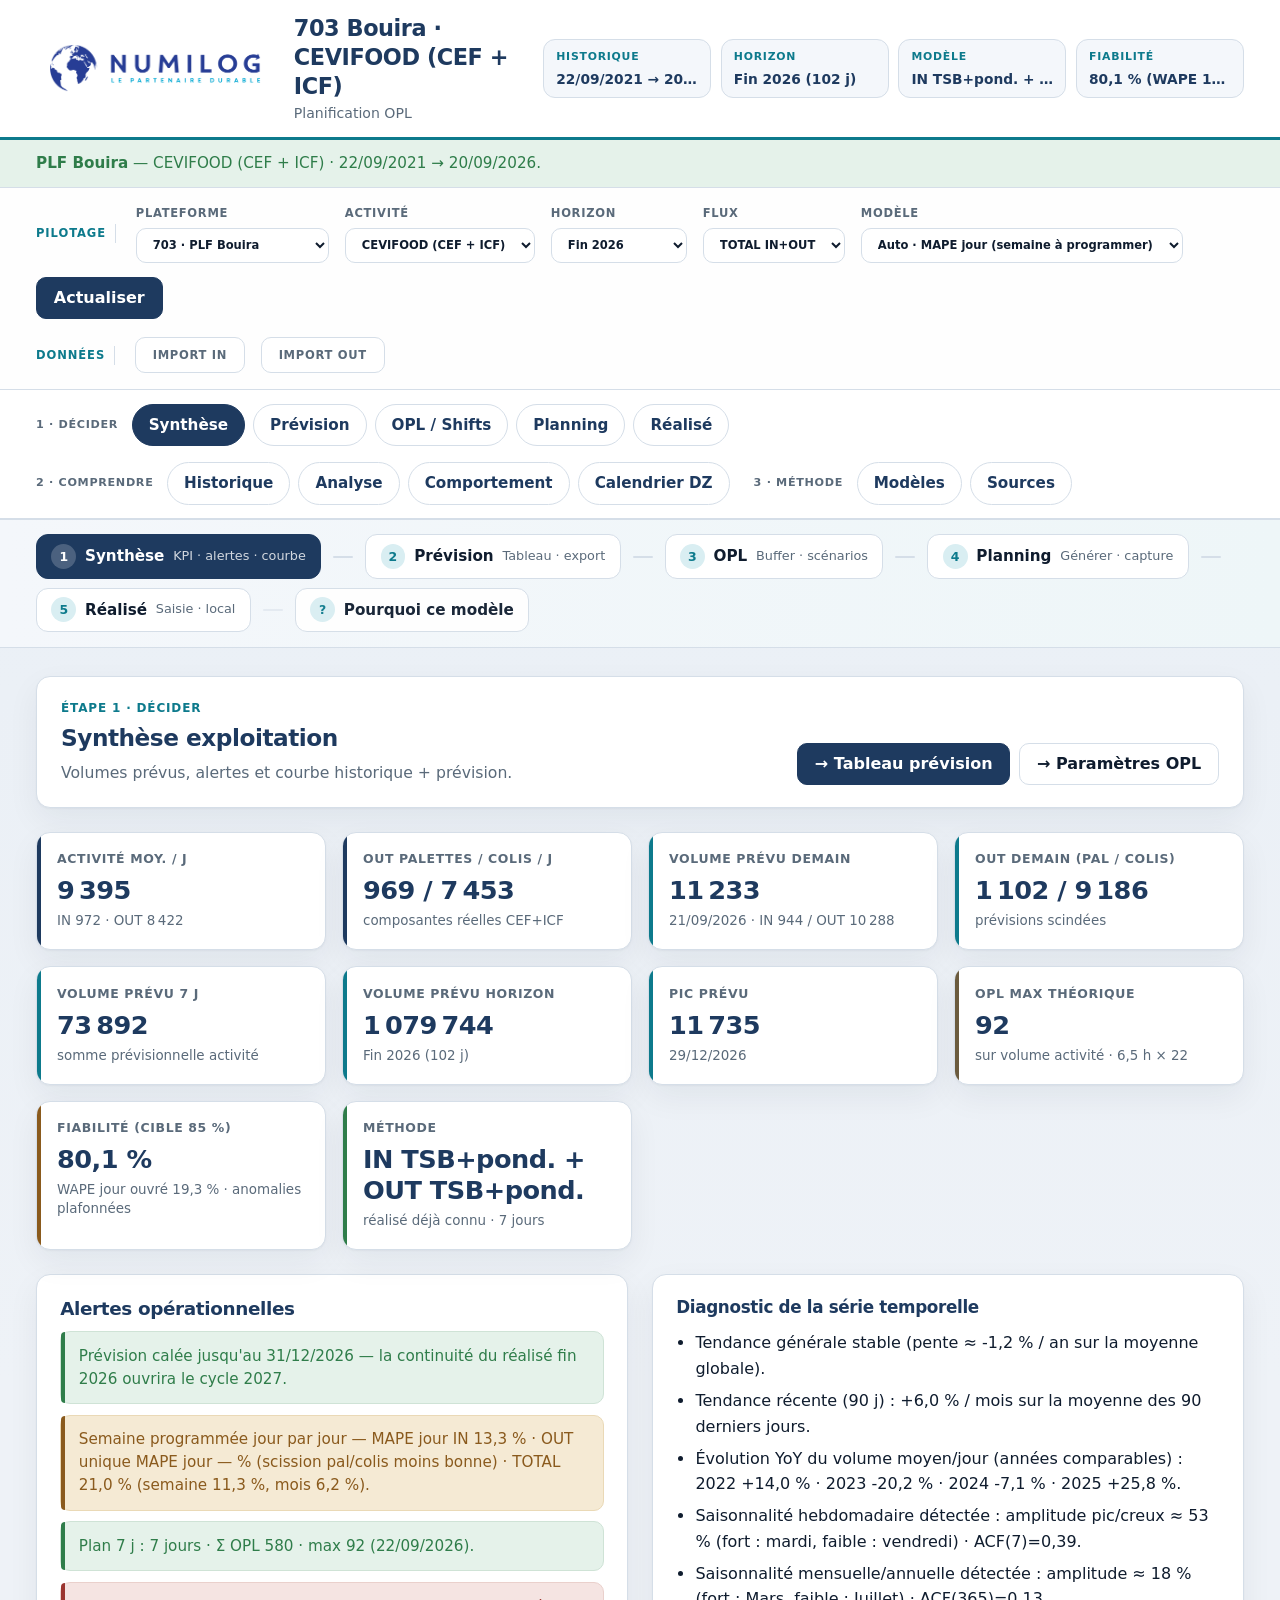
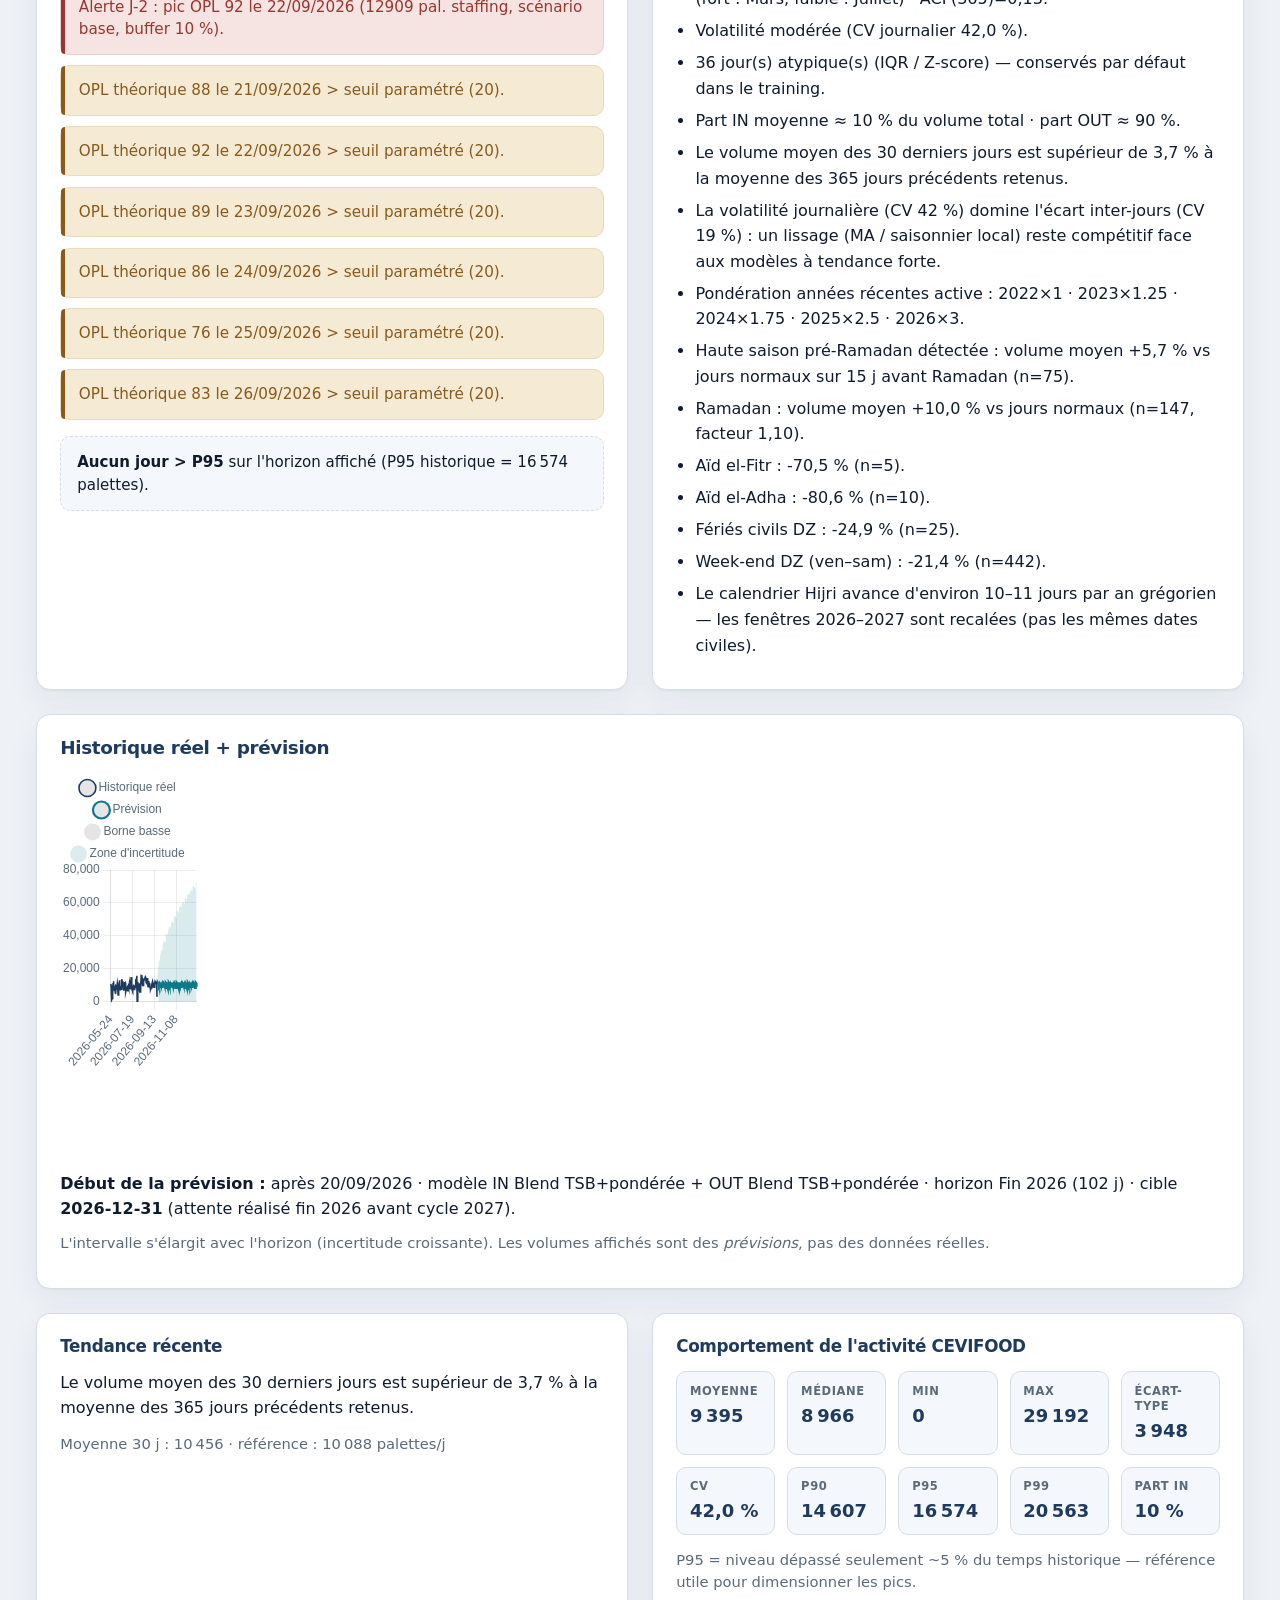
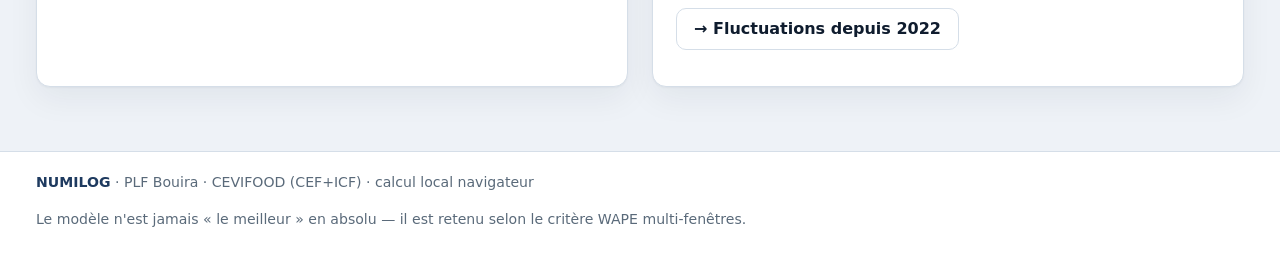
==== commit 5520e3a3: "Restore Pages to pre-modification NUMILOG site (3ec0b02) Co-authored-by: Mbellili123 <Mbellili123@us" ====
--- a/index.html
+++ b/index.html
@@ -3,13 +3,10 @@
   <head>
     <meta charset="UTF-8" />
     <meta name="viewport" content="width=device-width, initial-scale=1.0" />
-    <title>CEVIFOOD — Prévision d'activité & Workforce Planning</title>
-    <link rel="icon" href="./assets/favicon-C8nwQdow.svg" type="image/svg+xml" />
-    <link rel="preconnect" href="https://fonts.googleapis.com" />
-    <link rel="preconnect" href="https://fonts.gstatic.com" crossorigin />
-    <link href="https://fonts.googleapis.com/css2?family=IBM+Plex+Sans:wght@400;500;600;700&family=IBM+Plex+Serif:wght@600&display=swap" rel="stylesheet" />
-    <script type="module" crossorigin src="./assets/index-DSlUdNgQ.js"></script>
-    <link rel="stylesheet" crossorigin href="./assets/index-CyR_RFbg.css">
+    <title>NUMILOG — Prévision d'activité & Workforce Planning</title>
+    <link rel="icon" href="./favicon.svg" type="image/svg+xml" />
+    <script type="module" crossorigin src="./assets/index-DSgW2v7U.js"></script>
+    <link rel="stylesheet" crossorigin href="./assets/index-CG_epe1i.css">
   </head>
   <body>
     <div id="loading" class="loading" hidden>
@@ -21,17 +18,17 @@
 
     <header class="topbar">
       <div class="brand">
-        <img class="brand-logo" src="./numilog-logo.png" alt="NUMILOG" />
+        <img class="brand-logo" src="./assets/numilog-logo-CeQFoVTp.png" alt="NUMILOG" />
         <div>
-          <h1>CEVIFOOD — Prévision d'activité &amp; Workforce Planning</h1>
-          <p class="subtitle">Prévision des volumes palettes et dimensionnement des ressources de manutention</p>
+          <h1 id="app-title">Prévision d'activité &amp; Workforce Planning</h1>
+          <p class="subtitle" id="app-subtitle">Volumes palettes et dimensionnement OPL</p>
         </div>
       </div>
       <div class="top-meta">
         <div><span>Historique</span><strong id="meta-range">—</strong></div>
         <div><span>Horizon</span><strong id="meta-horizon">—</strong></div>
         <div><span>Modèle</span><strong id="meta-model">—</strong></div>
-        <div><span>MAPE jour</span><strong id="meta-wape">—</strong></div>
+        <div><span id="meta-err-label">Erreur</span><strong id="meta-wape">—</strong></div>
       </div>
     </header>
 
@@ -40,6 +37,12 @@
     <section class="toolbar">
       <div class="toolbar-group">
         <span class="toolbar-label">Pilotage</span>
+        <label>Plateforme
+          <select id="filter-platform"></select>
+        </label>
+        <label>Activité
+          <select id="filter-activity"></select>
+        </label>
         <label>Horizon
           <select id="filter-horizon">
             <option value="7">7 jours</option>
@@ -67,11 +70,9 @@
         <span class="toolbar-label">Données</span>
         <label class="btn file-btn">Import IN<input type="file" id="file-in" accept=".xlsx,.xls,.csv" hidden /></label>
         <label class="btn file-btn">Import OUT<input type="file" id="file-out" accept=".xlsx,.xls,.csv" hidden /></label>
-        <button type="button" class="btn" id="btn-bundled">Recharger 703</button>
-        <a class="btn primary" href="./CEVIFOOD-portable.zip" download="CEVIFOOD-portable.zip">Télécharger pack HTML</a>
       </div>
     </section>
-    <p id="import-live" class="import-live">CEVIFOOD (CEF+ICF) · palettes · calcul local</p>
+    <p id="import-live" class="import-live" hidden></p>
 
     <div class="chrome-sticky">
     <nav class="nav" id="nav" aria-label="Parcours application">
@@ -93,7 +94,6 @@
       <div class="nav-group">
         <span class="nav-group-label">3 · Méthode</span>
         <button type="button" data-view="modeles">Modèles</button>
-        <button type="button" data-view="scenarios">Scénarios</button>
         <button type="button" data-view="donnees">Sources</button>
       </div>
     </nav>
@@ -122,10 +122,6 @@
       <button type="button" class="journey-step secondary" data-view="modeles">
         <span class="n">?</span><span class="t">Pourquoi ce modèle</span>
       </button>
-      <span class="journey-sep muted" aria-hidden="true"></span>
-      <button type="button" class="journey-step secondary" data-view="scenarios">
-        <span class="n">?</span><span class="t">Scénarios mois</span>
-      </button>
     </div>
     </div>
 
@@ -395,34 +391,6 @@
             </table>
           </div>
         </article>
-
-        <article class="card" id="monthly-forecast-card">
-          <div class="card-head">
-            <h2>Prévision par mois</h2>
-          </div>
-          <div id="monthly-forecast-note" class="hint"></div>
-          <div class="chart-box"><canvas id="chart-forecast-month"></canvas></div>
-          <div class="table-wrap">
-            <table id="table-forecast-month" class="data">
-              <thead>
-                <tr>
-                  <th>Mois</th>
-                  <th class="num">Jours</th>
-                  <th>Couverture</th>
-                  <th class="num">IN prévu</th>
-                  <th class="num">OUT prévu</th>
-                  <th class="num">Total prévu</th>
-                  <th class="num">Moy. / jour</th>
-                  <th class="num">OPL moy. / jour</th>
-                  <th class="num">MAPE mois</th>
-                  <th class="num">MAPE jour (réf.)</th>
-                </tr>
-              </thead>
-              <tbody></tbody>
-            </table>
-          </div>
-        </article>
-
         <div class="grid-2">
           <article class="card">
             <h2>Volume prévu par shift</h2>
@@ -465,10 +433,9 @@
                 <option value="basse">Basse (−10 %)</option>
                 <option value="base" selected>Base</option>
                 <option value="haute">Haute (+10 %)</option>
-                <option value="couverture82">Couverture 82 % (+25 %)</option>
               </select>
             </label>
-            <label class="check"><input name="excludeAnomaliesFromTraining" type="checkbox" /> Exclure anomalies du training</label>
+            <label class="check"><input name="excludeAnomaliesFromTraining" type="checkbox" checked /> Exclure / plafonner anomalies (recommandé)</label>
           </form>
           <p class="hint">What-if volume (choc sur la prévision, pas sur l'historique) :</p>
           <div class="shock-row" id="shock-row">
@@ -488,7 +455,7 @@
           <div>
             <p class="view-kicker">Étape 1 · Décider</p>
             <h2>Planning mensuel des OPL</h2>
-            <p class="view-desc">NumiPlan : besoins OPL CEVIFOOD → affectation Matin / Après-midi / Nuit, congés, capture PNG.</p>
+            <p class="view-desc">Besoins OPL de l'activité affichée → affectation Matin / Après-midi / Nuit.</p>
           </div>
           <div class="view-jumps">
             <button type="button" class="btn" data-jump="workforce">← Paramètres OPL</button>
@@ -505,10 +472,6 @@
               <label>Année
                 <select id="planner-year"></select>
               </label>
-              <label class="check" title="Désactivé par défaut : uniquement l'effectif réel saisi / importé">
-                <input type="checkbox" id="planner-allow-virtual" />
-                Compléter avec OPL virtuels
-              </label>
               <button type="button" class="btn primary" id="btn-planner-generate">Générer le planning</button>
               <div id="planner-export-group" class="planner-export" hidden>
                 <button type="button" class="btn" id="btn-planner-capture">Capture PNG</button>
@@ -523,7 +486,7 @@
             <button type="button" class="active" data-planner-tab="employees">1. Effectif</button>
             <button type="button" data-planner-tab="shifts">2. Besoins &amp; horaires</button>
             <button type="button" data-planner-tab="results">3. Planning</button>
-            <button type="button" data-planner-tab="help">Logique &amp; contraintes</button>
+            <button type="button" data-planner-tab="help">Règles R1–R12</button>
           </div>
 
           <div class="planner-tab active" data-planner-tab="employees">
@@ -540,7 +503,6 @@
                 </div>
                 <div class="actual-actions">
                   <button type="button" class="btn primary" id="btn-emp-add">Ajouter</button>
-                  <button type="button" class="btn" id="btn-emp-demo">Effectif démo</button>
                   <button type="button" class="btn" id="btn-emp-clear">Tout supprimer</button>
                 </div>
               </article>
@@ -582,7 +544,7 @@
               <article class="card">
                 <h2>Besoins opérationnels (OPL / jour)</h2>
                 <div class="actual-actions">
-                  <button type="button" class="btn primary" id="btn-needs-opl">Charger depuis OPL CEVIFOOD</button>
+                  <button type="button" class="btn primary" id="btn-needs-opl">Charger les besoins OPL</button>
                   <label class="btn file-btn">Importer Excel besoins
                     <input type="file" id="import-needs" accept=".xlsx,.xls,.csv" hidden />
                   </label>
@@ -610,18 +572,21 @@
           </div>
 
           <div class="planner-tab" data-planner-tab="results">
-            <article class="card" id="planner-capture">
+            <article class="card planner-board" id="planner-capture">
               <div class="print-only" id="print-header-title">Planning mensuel</div>
-              <div class="card-head no-capture">
-                <h2>Tableau de bord mensuel</h2>
-                <div class="planner-legend">
+              <div class="card-head planner-board-head">
+                <div>
+                  <p class="view-kicker" id="schedule-kicker">Planning</p>
+                  <h2 id="schedule-live-title">Tableau de bord mensuel</h2>
+                </div>
+                <div class="planner-legend no-capture">
                   <span class="shift shift-M">Matin</span>
                   <span class="shift shift-A">Après-midi</span>
                   <span class="shift shift-N">Nuit</span>
-                  <span class="shift shift-R">R repos</span>
-                  <span class="shift shift-S">S surplus</span>
-                  <span class="shift shift-C">C congé</span>
-                  <span class="shift shift-CP">CP récup</span>
+                  <span class="shift shift-R">Repos</span>
+                  <span class="shift shift-S">Surplus</span>
+                  <span class="shift shift-C">Congé</span>
+                  <span class="shift shift-CP">Récup</span>
                 </div>
               </div>
               <div class="planner-table-wrap">
@@ -636,32 +601,21 @@
 
           <div class="planner-tab" data-planner-tab="help">
             <article class="card">
-              <h2>Logique du planning (pas un ordre R1→R12)</h2>
-              <p class="hint">Le moteur <strong>couvre d'abord l'activité</strong>, en respectant les contraintes sociales dures. Les congés / récup ne s'appliquent que sur le <em>surplus</em>.</p>
-              <h3>1 · Objectif</h3>
+              <h2>Logique &amp; règles (R1–R12)</h2>
               <ul class="pattern-list">
-                <li><strong>Couvrir l'activité</strong> — besoins Matin / Après-midi / Nuit importés ou issus de l'OPL CEVIFOOD.</li>
+                <li><strong>R1</strong> — Respect des besoins prioritaires importés (Matin, AM, Nuit).</li>
+                <li><strong>R2</strong> — Jours non travaillés par défaut = Repos (R).</li>
+                <li><strong>R3</strong> — Attribution automatique de congés (C) selon le surplus d'effectif.</li>
+                <li><strong>R4</strong> — Priorité aux plus gros soldes de congés restants.</li>
+                <li><strong>R5</strong> — Alternance hebdomadaire des congés (éviter deux semaines de suite).</li>
+                <li><strong>R6</strong> — Cycle circadien : Matin → Après-midi → Nuit.</li>
+                <li><strong>R7</strong> — Reprise du cycle (M ou A) après une période de repos.</li>
+                <li><strong>R8</strong> — Blocage d'un shift sur 3 jours consécutifs minimum.</li>
+                <li><strong>R9</strong> — Repos obligatoire de 2 jours après un service de nuit.</li>
+                <li><strong>R10</strong> — Utilisation des récupérations (CP) si surplus et solde disponible.</li>
+                <li><strong>R11</strong> — Surplus sans solde congé/récup : l'employé reste sur son shift (S).</li>
+                <li><strong>R12</strong> — Régime 40 h : 5 jours travaillés et 2 repos par semaine.</li>
               </ul>
-              <h3>2 · Contraintes sociales dures (toujours)</h3>
-              <ul class="pattern-list">
-                <li><strong>Repos après nuit</strong> — 2 jours de repos obligatoires après un service de nuit.</li>
-                <li><strong>Reprise après repos</strong> — redémarrage en Matin (puis Après-midi si besoin) ; pas de nuit juste après un repos.</li>
-                <li><strong>Régime 40 h</strong> — 5 jours travaillés max et 2 repos par semaine.</li>
-                <li><strong>Effectif réel</strong> — pas d'OPL virtuels sauf case « Compléter avec OPL virtuels » cochée.</li>
-              </ul>
-              <h3>3 · Sur surplus seulement (activité déjà couverte)</h3>
-              <ul class="pattern-list">
-                <li><strong>Congés (C)</strong> — si surplus vs pic×régime ; priorité aux plus gros soldes ; éviter 2 semaines de suite.</li>
-                <li><strong>Récup (CP)</strong> — si surplus et solde disponible.</li>
-                <li><strong>Surplus sans solde (S)</strong> — l'employé reste sur son shift.</li>
-                <li><strong>Sinon repos (R)</strong> — défaut des jours non travaillés.</li>
-              </ul>
-              <h3>4 · Préférences (si l'activité le permet)</h3>
-              <ul class="pattern-list">
-                <li><strong>Cycle circadien</strong> — Matin → Après-midi → Nuit.</li>
-                <li><strong>Bloc 3 jours</strong> — stabiliser un même shift sur 3 jours consécutifs quand c'est possible.</li>
-              </ul>
-              <p class="hint"><strong>Priorité</strong> : s'il manque du monde pour l'activité, aucun congé / récup n'est posé (rappel possible le jour même).</p>
             </article>
           </div>
         </div>
@@ -733,7 +687,7 @@
           <div>
             <p class="view-kicker">Étape 3 · Méthode</p>
             <h2>Performance des modèles</h2>
-            <p class="view-desc">Chaque lundi de 2026, les 7 jours sont prévus avec le réalisé déjà connu. Auto OPL = médiane / moyennes des mêmes jours. Naive, MA, Holt, Holt-Winters et SARIMA sont scorés à côté pour comparaison.</p>
+            <p class="view-desc">Chaque lundi de 2026, les 7 jours sont prévus avec le réalisé déjà connu. C'est le plan d'effectif, jour par jour. Critère = MAPE jour.</p>
           </div>
           <div class="view-jumps">
             <button type="button" class="btn" data-jump="calendrier">→ Calendrier DZ</button>
@@ -742,23 +696,12 @@
         </header>
         <div id="selection-box"></div>
         <article class="card">
-          <h2>Tous les modèles (même protocole lundi → 7 jours)</h2>
-          <p class="hint">Les lignes marquées <strong>OPL</strong> peuvent être retenues automatiquement. Les autres sont des benchmarks (naive, MA, Holt, SARIMA…).</p>
+          <h2>Trois règles pour le jour de la semaine à programmer</h2>
           <div class="chart-box"><canvas id="chart-models"></canvas></div>
           <div class="table-wrap">
             <table id="table-models" class="data">
               <thead>
-                <tr>
-                  <th>Rang</th>
-                  <th>Flux</th>
-                  <th>Méthode</th>
-                  <th>Rôle</th>
-                  <th class="num">MAPE jour</th>
-                  <th class="num">MAPE semaine</th>
-                  <th class="num">MAPE mois</th>
-                  <th class="num">WAPE jour</th>
-                  <th>Paramètres</th>
-                </tr>
+                <tr><th>Rang</th><th>Méthode</th><th class="num">MAPE jour</th><th class="num">MAPE semaine</th><th class="num">MAPE mois</th><th class="num">WAPE jour</th><th>Paramètres</th></tr>
               </thead>
               <tbody></tbody>
             </table>
@@ -803,83 +746,6 @@
         </article>
       </section>
 
-      <!-- SCENARIOS MENSUELS -->
-      <section class="view" data-view="scenarios">
-        <header class="view-hero">
-          <div>
-            <p class="view-kicker">Étape 3 · Méthode</p>
-            <h2>Scénarios de prévision mensuelle</h2>
-            <p class="view-desc">
-              Trois approches seulement : somme des jours, mois direct, mois × ratio journalier.
-              Classées par MAPE des totaux mensuels (backtest 2026).
-            </p>
-          </div>
-          <div class="view-jumps">
-            <button type="button" class="btn" data-jump="modeles">← Modèles jour</button>
-            <button type="button" class="btn" data-jump="prevision">→ Prévision</button>
-          </div>
-        </header>
-        <div id="scenarios-selection"></div>
-        <article class="card">
-          <h2>Classement des 3 scénarios (TOTAL)</h2>
-          <div class="chart-box"><canvas id="chart-scenarios"></canvas></div>
-          <div class="table-wrap">
-            <table id="table-scenarios" class="data">
-              <thead>
-                <tr>
-                  <th>Rang</th>
-                  <th>Scénario</th>
-                  <th class="num">MAPE mois</th>
-                  <th class="num">WAPE mois</th>
-                  <th class="num">MAPE jour*</th>
-                  <th class="num">Mois testés</th>
-                  <th>Principe</th>
-                </tr>
-              </thead>
-              <tbody></tbody>
-            </table>
-          </div>
-          <p class="hint" id="scenarios-note"></p>
-        </article>
-        <article class="card">
-          <h2>Détail mois par mois (backtest)</h2>
-          <div class="table-wrap">
-            <table id="table-scenarios-months" class="data">
-              <thead>
-                <tr>
-                  <th>Mois</th>
-                  <th class="num">Réel</th>
-                  <th class="num">Jours → mois</th>
-                  <th class="num">Mois direct</th>
-                  <th class="num">Mois × ratio</th>
-                  <th>Meilleur sur le mois</th>
-                </tr>
-              </thead>
-              <tbody></tbody>
-            </table>
-          </div>
-        </article>
-        <article class="card">
-          <h2>Prévision mensuelle future (6 mois)</h2>
-          <div class="chart-box"><canvas id="chart-scenarios-future"></canvas></div>
-          <div class="table-wrap">
-            <table id="table-scenarios-future" class="data">
-              <thead>
-                <tr>
-                  <th>Mois</th>
-                  <th class="num">Jours</th>
-                  <th class="num">Jours → mois</th>
-                  <th class="num">Mois direct</th>
-                  <th class="num">Mois × ratio</th>
-                  <th class="num">Scénario retenu</th>
-                </tr>
-              </thead>
-              <tbody></tbody>
-            </table>
-          </div>
-        </article>
-      </section>
-
       <!-- CALENDRIER DZ -->
       <section class="view" data-view="calendrier">
         <header class="view-hero">
@@ -980,7 +846,7 @@
     </div>
 
     <footer>
-      <span><strong>NUMILOG</strong> · CEVIFOOD (CEF + ICF) · palettes uniquement · calcul local navigateur</span>
+      <span><strong>NUMILOG</strong> · prévision volumes &amp; OPL · calcul local navigateur</span>
       <span>Le modèle n'est jamais « le meilleur » en absolu — il est retenu selon le critère WAPE multi-fenêtres.</span>
     </footer>
 
--- a/assets/index-CG_epe1i.css
+++ b/assets/index-CG_epe1i.css
@@ -0,0 +1 @@
+:root{--paper: #eef2f7;--surface: #ffffff;--surface-2: #f4f7fb;--ink: #0f1c2e;--muted: #5a6a7a;--line: #d5dee8;--navy: #1e3a5f;--navy-2: #152a45;--teal: #0d7a8c;--teal-soft: #d9eef2;--amber: #b86a1c;--amber-bg: #f7ecd9;--ok: #2f7d4a;--ok-bg: #e5f2ea;--watch: #8a5a1d;--watch-bg: #f5ead4;--risk: #9b3530;--risk-bg: #f5e4e2;--pred: #0d7a8c;--param: #6b5b3e;--shadow: 0 1px 2px rgba(15, 28, 46, .04), 0 12px 32px rgba(15, 28, 46, .06);--radius: 14px;--sans: "Segoe UI", system-ui, sans-serif;--serif: Georgia, "Times New Roman", serif;--pad-x: clamp(1.25rem, 3vw, 2.25rem);--gap: 1.5rem}*{box-sizing:border-box}html,body{margin:0;padding:0;min-height:100%;scroll-padding-top:5.25rem;background:radial-gradient(900px 420px at 0% -5%,rgba(13,122,140,.09),transparent 50%),radial-gradient(700px 360px at 100% 0%,rgba(30,58,95,.08),transparent 45%),linear-gradient(180deg,#e8eef5 0%,var(--paper) 40%);color:var(--ink);font-family:var(--sans);font-size:16px;line-height:1.6;-webkit-font-smoothing:antialiased}h1,h2,h3{margin:0;font-weight:600;letter-spacing:-.02em;color:var(--navy);line-height:1.3}h1{font-size:clamp(1.15rem,1.8vw,1.4rem);font-weight:700}h2{font-size:1.15rem;margin-bottom:.35rem}h3{font-size:1.05rem;margin-bottom:.75rem}p{margin:0 0 .75rem}.topbar{display:flex;justify-content:space-between;gap:1.75rem;align-items:center;padding:.85rem var(--pad-x);background:#fff;border-bottom:3px solid var(--teal)}.brand{display:flex;gap:1.25rem;align-items:center;min-width:0;flex:1 1 auto}.brand-logo{height:72px;width:auto;max-width:240px;object-fit:contain;flex-shrink:0}.subtitle{margin:.2rem 0 0;color:var(--muted);font-size:.88rem;line-height:1.35;max-width:28rem}.top-meta{display:grid;grid-template-columns:repeat(4,minmax(7.5rem,10.5rem));gap:.6rem;font-size:.86rem;flex-shrink:0}.top-meta>div{background:var(--surface-2);border:1px solid var(--line);border-radius:12px;padding:.55rem .75rem;min-width:0}.top-meta span{display:block;color:var(--teal);text-transform:uppercase;letter-spacing:.07em;font-size:.68rem;font-weight:600;margin-bottom:.25rem}.top-meta strong{display:block;color:var(--navy);font-weight:650;line-height:1.35;overflow:hidden;text-overflow:ellipsis;white-space:nowrap}.mode-banner{padding:.75rem var(--pad-x);font-size:.95rem;line-height:1.5;border-bottom:1px solid var(--line)}.mode-banner.real{background:var(--ok-bg);color:var(--ok)}.mode-banner.demo{background:var(--amber-bg);color:var(--watch)}.mode-banner[hidden]{display:none!important}.toolbar{display:flex;flex-wrap:wrap;gap:1.15rem 1.75rem;align-items:end;justify-content:space-between;padding:1rem var(--pad-x);background:#fffffff2;border-bottom:1px solid var(--line)}.toolbar-group{display:flex;flex-wrap:wrap;gap:.85rem 1rem;align-items:end}.toolbar-label{align-self:center;font-size:.72rem;font-weight:700;letter-spacing:.08em;text-transform:uppercase;color:var(--teal);padding-right:.55rem;border-right:1px solid var(--line);margin-right:.25rem}.toolbar label{display:grid;gap:.35rem;font-size:.72rem;color:var(--muted);text-transform:uppercase;letter-spacing:.06em;font-weight:600}select,input[type=number],input[type=search],input[type=date],input[type=text]{font:inherit;color:var(--ink);border:1px solid var(--line);border-radius:10px;padding:.55rem .75rem;background:#fff;min-width:8.5rem;line-height:1.4}select:focus,input:focus{outline:none;border-color:var(--teal);box-shadow:0 0 0 3px #0d7a8c26}.btn{border:1px solid var(--line);background:#fff;color:var(--ink);border-radius:10px;padding:.58rem 1.05rem;font:inherit;font-weight:600;cursor:pointer;transition:background .15s,border-color .15s,transform .12s;line-height:1.35}a.btn{display:inline-flex;align-items:center;text-decoration:none}.btn:hover{background:var(--surface-2)}.btn.primary{background:var(--navy);color:#fff;border-color:var(--navy)}.btn.primary:hover{background:var(--navy-2)}.file-btn{display:inline-flex;align-items:center;position:relative}.file-btn input[type=file]{position:absolute;width:1px;height:1px;opacity:0;overflow:hidden;clip:rect(0,0,0,0)}.view[data-view=realise] .card{position:relative;z-index:1}nav.nav{position:sticky;top:0;z-index:40;display:flex;flex-wrap:wrap;gap:1rem 1.5rem;padding:.85rem var(--pad-x);background:#fff;border-bottom:1px solid var(--line);box-shadow:0 1px 0 var(--line)}.chrome-sticky{background:#fff}.import-live{margin:0;padding:.65rem var(--pad-x) .8rem;font-size:.88rem;line-height:1.5;color:var(--muted);background:#ffffffbf;border-bottom:1px solid var(--line)}.nav-group{display:flex;flex-wrap:wrap;gap:.5rem;align-items:center}.nav-group-label{font-size:.7rem;font-weight:700;letter-spacing:.06em;text-transform:uppercase;color:var(--muted);margin-right:.35rem}.nav button{border:1px solid var(--line);background:#fff;color:var(--navy);border-radius:999px;padding:.5rem 1rem;font:inherit;font-size:.95rem;font-weight:650;cursor:pointer;transition:background .15s,color .15s,transform .12s}.nav button:hover{transform:translateY(-1px);background:var(--surface-2)}.nav button.active{background:var(--navy);color:#fff;border-color:var(--navy)}.journey{display:flex;flex-wrap:wrap;align-items:center;gap:.55rem .75rem;padding:.95rem var(--pad-x);background:linear-gradient(90deg,#f4f7fb,#eef6f8);border-bottom:1px solid var(--line)}.journey-step{display:flex;align-items:center;gap:.55rem;border:1px solid var(--line);background:#fff;border-radius:12px;padding:.55rem .9rem;cursor:pointer;font:inherit;color:var(--ink);transition:border-color .15s,box-shadow .15s}.journey-step:hover{border-color:var(--teal);box-shadow:0 4px 14px #0d7a8c1f}.journey-step.active{border-color:var(--navy);background:var(--navy);color:#fff}.journey-step.secondary{opacity:.95}.journey-step .n{display:grid;place-items:center;width:1.55rem;height:1.55rem;border-radius:50%;background:var(--teal-soft);color:var(--teal);font-size:.78rem;font-weight:700;flex-shrink:0}.journey-step.active .n{background:#fff3;color:#fff}.journey-step .t{font-weight:700;font-size:.95rem}.journey-step .d{display:none;font-size:.8rem;color:var(--muted)}.journey-step.active .d{color:#fffc}@media(min-width:960px){.journey-step .d{display:inline}}.journey-sep{width:1.25rem;height:2px;background:var(--line);border-radius:2px}.journey-sep.muted{opacity:.5}.view-hero{grid-column:1 / -1;display:flex;flex-wrap:wrap;justify-content:space-between;gap:1.15rem;align-items:flex-end;padding:1.35rem 1.5rem;background:#fff;border:1px solid var(--line);border-radius:var(--radius);box-shadow:var(--shadow)}.view-kicker{margin:0 0 .35rem;font-size:.75rem;font-weight:700;letter-spacing:.07em;text-transform:uppercase;color:var(--teal)}.view-hero h2{margin:0;font-size:clamp(1.25rem,2vw,1.45rem)}.view-desc{margin:.45rem 0 0;color:var(--muted);font-size:.98rem;line-height:1.55;max-width:42rem}.view-jumps{display:flex;flex-wrap:wrap;gap:.55rem}main{padding:1.75rem var(--pad-x) 4rem;max-width:1320px;margin:0 auto}.view{display:none;gap:var(--gap);animation:rise .28s ease}.view.active{display:grid}.grid-2{display:grid;grid-template-columns:1fr 1fr;gap:var(--gap)}.card{background:var(--surface);border:1px solid var(--line);border-radius:var(--radius);box-shadow:var(--shadow);padding:1.35rem 1.45rem 1.5rem;min-width:0}.card>h2{margin-bottom:.65rem}.card-head{display:flex;justify-content:space-between;gap:1rem;align-items:center;flex-wrap:wrap;margin-bottom:.85rem}.card-actions{display:flex;flex-wrap:wrap;gap:.55rem;align-items:center}.hint{margin:.65rem 0 0;color:var(--muted);font-size:.92rem;line-height:1.55}.card .hint:first-of-type{margin-top:.35rem}.kpis{display:grid;grid-template-columns:repeat(4,1fr);gap:1rem}.kpi{background:var(--surface);border:1px solid var(--line);border-radius:var(--radius);box-shadow:var(--shadow);padding:1.1rem 1.15rem 1.15rem 1.25rem;position:relative;overflow:hidden}.kpi:before{content:"";position:absolute;left:0;top:0;bottom:0;width:4px;background:var(--navy)}.kpi.pred:before{background:var(--pred)}.kpi.param:before{background:var(--param)}.kpi.ok:before{background:var(--ok)}.kpi.watch:before{background:var(--watch)}.kpi.risk:before{background:var(--risk)}.kpi .label{font-size:.78rem;text-transform:uppercase;letter-spacing:.05em;color:var(--muted);font-weight:600;line-height:1.4}.kpi .value{margin-top:.45rem;font-size:clamp(1.35rem,2vw,1.65rem);font-weight:700;color:var(--navy);letter-spacing:-.02em;line-height:1.2}.kpi .foot{margin-top:.4rem;font-size:.84rem;color:var(--muted);line-height:1.4}.chart-box{position:relative;height:300px;margin-top:.75rem}.chart-box.tall{height:400px}.table-wrap{overflow:auto;margin-top:.9rem;border:1px solid var(--line);border-radius:10px}.table-wrap.tall{max-height:520px}table.data{width:100%;border-collapse:collapse;font-size:.94rem;line-height:1.45}table.data th,table.data td{padding:.72rem .9rem;border-bottom:1px solid var(--line);text-align:left;white-space:nowrap}table.data th{position:sticky;top:0;background:var(--surface-2);color:var(--muted);font-size:.76rem;text-transform:uppercase;letter-spacing:.04em;z-index:1;padding-top:.8rem;padding-bottom:.8rem}table.data td.num,table.data th.num{text-align:right;font-variant-numeric:tabular-nums}table.data tr.row-excluded{background:#5a6a7a14;color:var(--muted)}.pattern-box{margin:1rem 0 .25rem;padding:1rem 1.15rem 1.1rem;background:var(--surface-2);border:1px solid var(--line);border-radius:12px}.pattern-box h3{margin-bottom:.55rem}.pattern-list{margin:0;padding-left:1.15rem;line-height:1.55}.pattern-list li{margin:.4rem 0}table.data tr:hover{background:#0d7a8c0a}table.data tbody tr:nth-child(2n):not(.row-hot){background:#f4f7fb8c}table.data tbody tr:nth-child(2n):not(.row-hot):hover{background:#0d7a8c0f}.alerts{list-style:none;margin:0;padding:0;display:grid;gap:.65rem}.alerts li{padding:.8rem .95rem .8rem 1.1rem;border-radius:10px;border:1px solid var(--line);font-size:.95rem;line-height:1.5;position:relative}.alerts li:before{content:"";position:absolute;left:0;top:0;bottom:0;width:4px;border-radius:10px 0 0 10px;background:var(--navy)}.alerts .ok{background:var(--ok-bg);color:var(--ok);border-color:#cfe3d6}.alerts .watch{background:var(--watch-bg);color:var(--watch);border-color:#ead9b6}.alerts .risk{background:var(--risk-bg);color:var(--risk);border-color:#ead0cc}.alerts .ok:before{background:var(--ok)}.alerts .watch:before{background:var(--watch)}.alerts .risk:before{background:var(--risk)}.vigilance{margin-top:1rem;padding:.9rem 1rem;background:var(--surface-2);border-radius:10px;border:1px dashed var(--line);font-size:.94rem;line-height:1.5}.stat-grid{display:grid;grid-template-columns:repeat(5,1fr);gap:.75rem;margin:.85rem 0}.stat-grid.compact{grid-template-columns:repeat(5,minmax(0,1fr))}.stat-grid>div{background:var(--surface-2);border:1px solid var(--line);border-radius:10px;padding:.7rem .8rem}.stat-grid span{display:block;font-size:.72rem;text-transform:uppercase;letter-spacing:.05em;color:var(--muted);font-weight:600;line-height:1.35}.stat-grid strong{display:block;margin-top:.3rem;color:var(--navy);font-size:1.12rem;line-height:1.3}.heatmap{display:grid;grid-template-columns:56px repeat(7,1fr);gap:4px;margin-top:.85rem;font-size:.78rem}.hm-corner{min-height:1.6rem}.hm-head,.hm-label{display:flex;align-items:center;justify-content:center;color:var(--muted);font-weight:600;font-size:.75rem}.hm-label{justify-content:flex-start;padding-left:.25rem}.hm-cell{min-height:2.35rem;display:flex;align-items:center;justify-content:center;border-radius:6px;color:#fff;font-variant-numeric:tabular-nums;font-weight:600}.heatmap-scroll{overflow-x:auto;margin-top:.5rem}.heatmap.year-month{grid-template-columns:56px repeat(12,minmax(52px,1fr));min-width:760px}.heatmap.year-month .hm-cell{min-height:2.7rem;font-size:.72rem}.hm-cell.empty{background:var(--surface-2);color:var(--muted);font-weight:500}.params-grid{display:grid;grid-template-columns:repeat(3,1fr);gap:1rem 1.15rem;margin-top:1rem}.params-grid label{display:grid;gap:.4rem;font-size:.86rem;color:var(--muted);font-weight:600;line-height:1.35}.params-grid label.check{display:flex;align-items:center;gap:.55rem;grid-column:1 / -1;padding-top:.25rem}.params-grid input[type=number],.params-grid input[type=date],.params-grid input[type=text],.params-grid select{min-width:0;width:100%}.params-grid .span-2{grid-column:span 2}.actual-actions{display:flex;flex-wrap:wrap;gap:.65rem;align-items:center;margin-top:.5rem}.btn-tiny{padding:.35rem .6rem;font-size:.8rem}.persist-hint,#actual-save-status{margin-top:1rem}#actual-save-status.error{color:var(--risk);font-weight:600}.shock-row{display:flex;flex-wrap:wrap;gap:.5rem;margin-top:.75rem}.shock-row button{border:1px solid var(--line);background:#fff;border-radius:999px;padding:.48rem .95rem;font:inherit;font-weight:650;cursor:pointer;color:var(--navy)}.shock-row button.active{background:var(--teal);border-color:var(--teal);color:#fff}.selection-card{background:linear-gradient(135deg,#1e3a5f,#0d7a8c);color:#fff;border-radius:var(--radius);padding:1.5rem 1.6rem;box-shadow:var(--shadow);margin-bottom:.35rem;line-height:1.55}.selection-card h3{color:#fff;font-family:var(--serif);font-size:1.55rem;margin:.25rem 0 .75rem}.selection-card p{margin-bottom:.85rem}.selection-card .eyebrow{font-size:.78rem;text-transform:uppercase;letter-spacing:.08em;opacity:.85;font-weight:600}.selection-card .hint{color:#fffc}.selection-card .stat-grid>div{background:#ffffff1f;border-color:#fff3}.selection-card .stat-grid span{color:#ffffffbf}.selection-card .stat-grid strong{color:#fff}.badge{display:inline-flex;align-items:center;gap:.3rem;padding:.25rem .55rem;border-radius:999px;font-size:.8rem;font-weight:650}.badge.ok{background:var(--ok-bg);color:var(--ok)}.badge.watch{background:var(--watch-bg);color:var(--watch)}.badge.risk{background:var(--risk-bg);color:var(--risk)}.tag{display:inline-block;padding:.15rem .45rem;border-radius:5px;background:var(--amber-bg);color:var(--watch);font-size:.75rem;font-weight:650}.checks{list-style:none;margin:0;padding:0;display:grid;gap:.55rem}.checks li{padding:.7rem .9rem;border-radius:10px;border:1px solid var(--line);font-size:.95rem;line-height:1.5}.checks .ok{background:var(--ok-bg);color:var(--ok)}.checks .risk{background:var(--risk-bg);color:var(--risk)}.legend{margin:.55rem 0 0;padding-left:1.2rem;color:var(--muted);line-height:1.55}.legend li{margin:.5rem 0}#diagnostic-box ul,#seasonality-detail ul{margin:.35rem 0 0;padding-left:1.2rem;line-height:1.6}#diagnostic-box li,#seasonality-detail li{margin:.4rem 0}#workforce-note p{margin-bottom:.65rem;line-height:1.55}#forecast-note p{margin-bottom:.6rem;line-height:1.55}footer{display:flex;flex-wrap:wrap;justify-content:space-between;gap:1rem;padding:1.25rem var(--pad-x) 1.75rem;border-top:1px solid var(--line);background:#fff;color:var(--muted);font-size:.88rem;line-height:1.5}footer strong{color:var(--navy)}.loading{position:fixed;top:0;right:0;bottom:0;left:0;background:#0f1c2e59;display:grid;place-items:center;z-index:100}.loading[hidden]{display:none!important}.loading-card{background:#fff;border-radius:14px;padding:1.6rem 2rem;box-shadow:var(--shadow);text-align:center;min-width:240px}.spinner{width:36px;height:36px;margin:0 auto .85rem;border:3px solid var(--line);border-top-color:var(--teal);border-radius:50%;animation:spin .7s linear infinite}@keyframes spin{to{transform:rotate(360deg)}}@keyframes rise{0%{opacity:0;transform:translateY(8px)}to{opacity:1;transform:none}}@media(max-width:1100px){.kpis{grid-template-columns:repeat(2,1fr)}.grid-2{grid-template-columns:1fr}.stat-grid,.stat-grid.compact{grid-template-columns:repeat(3,1fr)}.params-grid,.top-meta{grid-template-columns:repeat(2,1fr)}main{max-width:100%}}@media(max-width:720px){:root{--gap: 1.15rem}.topbar{flex-direction:column;align-items:flex-start;padding-top:1rem;padding-bottom:1rem}.kpis,.params-grid,.stat-grid,.stat-grid.compact{grid-template-columns:1fr}.params-grid .span-2{grid-column:span 1}.chart-box{height:260px}.chart-box.tall{height:300px}.view-hero{padding:1.1rem 1.15rem;align-items:flex-start}.card{padding:1.15rem 1.2rem 1.25rem}.nav{gap:.75rem 1rem}.journey{gap:.45rem}}.planner-toolbar-row{display:flex;flex-wrap:wrap;gap:.75rem 1rem;align-items:flex-end}.planner-toolbar-row .btn{flex:0 0 auto;white-space:nowrap}.planner-toolbar-row label{display:grid;gap:.35rem;font-size:.82rem;font-weight:600;color:var(--muted)}.planner-export{display:flex;flex-wrap:wrap;gap:.5rem}.planner-tabs{display:flex;flex-wrap:wrap;gap:.25rem;margin:.25rem 0 1rem;border-bottom:1px solid var(--line)}.planner-tabs button{border:none;background:transparent;font:inherit;font-weight:650;color:var(--muted);padding:.7rem 1rem;cursor:pointer;border-bottom:2px solid transparent;margin-bottom:-1px}.planner-tabs button.active{color:var(--teal);border-bottom-color:var(--teal);background:var(--teal-soft);border-radius:10px 10px 0 0}.planner-tab{display:none}.planner-tab.active{display:block}.planner-emp-form{margin-top:1rem}.file-btn.block{display:inline-flex;width:100%;justify-content:center}.check.tight{grid-column:auto;padding-top:0}.planner-shifts{display:grid;gap:.75rem}.planner-shift{border:1px solid var(--line);border-radius:10px;padding:.85rem 1rem;background:var(--surface-2)}.planner-shift-head{display:flex;justify-content:space-between;align-items:center;margin-bottom:.5rem}.planner-shift-times{display:grid;grid-template-columns:1fr 1fr;gap:.5rem}.planner-analysis{margin-top:1rem;padding:.9rem 1rem;background:var(--teal-soft);border-radius:10px}.planner-analysis h3{margin:0 0 .5rem;font-size:.82rem;text-transform:uppercase;letter-spacing:.04em;color:var(--teal)}.planner-analysis p{margin:.25rem 0}.planner-analysis .ok{color:var(--ok);font-weight:650}.planner-analysis .risk{color:var(--risk);font-weight:650}.planner-board{overflow:hidden}.planner-board-head{display:flex;justify-content:space-between;gap:1rem;align-items:flex-end;flex-wrap:wrap;margin-bottom:.85rem}.planner-board-head h2{margin:0}.planner-legend{display:flex;flex-wrap:wrap;gap:.35rem;align-items:center}.planner-legend .shift{padding:.28rem .65rem;font-size:.72rem;border-radius:999px;min-height:auto;min-width:auto}.planner-table-wrap{overflow:auto;max-height:68vh;border:1px solid var(--line);border-radius:14px;background:#fbfcfe}.planner-table-wrap.anim-in tbody tr{animation:plannerRowIn .38s ease both;animation-delay:calc(var(--i, 0) * 22ms)}@keyframes plannerRowIn{0%{opacity:0;transform:translateY(6px)}to{opacity:1;transform:none}}.planner-grid-table{border-collapse:separate;border-spacing:0;font-size:.72rem;min-width:max-content;width:100%}.planner-grid-table th,.planner-grid-table td{border-right:1px solid #edf1f6;border-bottom:1px solid #edf1f6;padding:.12rem;text-align:center;white-space:nowrap}.planner-grid-table tbody tr{transition:background .15s ease}.planner-grid-table tbody tr:hover td{background:#f3f8fb}.planner-grid-table tbody tr:hover .sticky-col{background:#eef6f8}.planner-grid-table th{background:#f4f7fb;padding:.4rem .28rem .35rem;font-size:.62rem;position:sticky;top:0;z-index:3;color:var(--muted)}.planner-grid-table th .d-num{display:block;color:var(--navy);font-size:.78rem;font-weight:700;line-height:1.1}.planner-grid-table th .d-let{display:block;font-size:.58rem;letter-spacing:.04em;text-transform:uppercase}.planner-grid-table .sticky-col{position:sticky;left:0;z-index:4;background:#fff;text-align:left;padding:.28rem .65rem;min-width:148px;font-weight:650}.opl-ava{width:1.4rem;height:1.4rem;border-radius:50%;background:var(--teal-soft);color:var(--teal);display:inline-flex;align-items:center;justify-content:center;font-size:.62rem;font-weight:700;margin-right:.45rem;vertical-align:middle}.planner-grid-table thead .sticky-col{z-index:6;background:#f4f7fb}.planner-grid-table .sticky-right{position:sticky;right:0;background:#f4f7fb;font-weight:700;padding:.25rem .45rem;min-width:2rem}.planner-grid-table th.wknd,.planner-grid-table td.wknd{background:#f3f4f7}.planner-grid-table th.wknd .d-let{color:#9aa6b4}.planner-grid-table .virtual{color:var(--risk);font-style:italic;background:var(--risk-bg)}.planner-grid-table tr.virtual-row td{background:#9b353008}.empty-row{color:var(--muted);padding:1rem!important;white-space:normal!important}.shift{display:flex;align-items:center;justify-content:center;min-height:1.7rem;min-width:2rem;margin:1px;border-radius:7px;font-weight:700;font-size:.68rem;letter-spacing:.01em;box-shadow:0 1px #0f1c2e0f;transition:transform .12s ease,box-shadow .12s ease}.planner-grid-table td:hover .shift{transform:scale(1.08);box-shadow:0 4px 10px #0f1c2e1f}.shift-M{background:#1e5a8a;color:#fff}.shift-A{background:#c45c26;color:#fff}.shift-N{background:#0f1c2e;color:#fff}.shift-R{background:#e7f4ec;color:#2f7d4a;box-shadow:none}.shift-S{background:#d8f0e0;color:#1d5c32}.shift-C{background:#6b4e9e;color:#fff}.shift-CP{background:var(--teal);color:#fff}.shift.virt{background:var(--risk-bg);color:#d4a8a4}.tot-m{background:#e8f0f7!important;color:#1e5a8a}.tot-a{background:#f8ebe3!important;color:#c45c26}.tot-n{background:#eceff3!important;color:#0f1c2e}.tot-s{background:var(--ok-bg)!important;color:var(--ok)}.tot-abs{background:#efe8f7!important;color:#6b4e9e}.print-only{display:none;font-weight:700;color:var(--navy);margin-bottom:.75rem}.planner-toast{position:fixed;right:1.25rem;bottom:1.25rem;background:var(--navy);color:#fff;padding:.75rem 1.1rem;border-radius:12px;box-shadow:var(--shadow);z-index:80;opacity:0;transform:translateY(16px);pointer-events:none;transition:opacity .25s,transform .25s}.planner-toast.show{opacity:1;transform:none}@media print{.topbar,.toolbar,.chrome-sticky,.mode-banner,.import-live,footer,.view-hero,.planner-toolbar,.planner-tabs,#planner-toast,.no-capture,.nav,.journey{display:none!important}.view{display:none!important}.view[data-view=planning]{display:block!important}.planner-tab{display:none!important}.planner-tab[data-planner-tab=results],.print-only{display:block!important}.planner-table-wrap{overflow:visible!important;max-height:none!important;border:none}.planner-grid-table{font-size:7pt}.sticky-col,.sticky-right{position:static!important}body{background:#fff}}
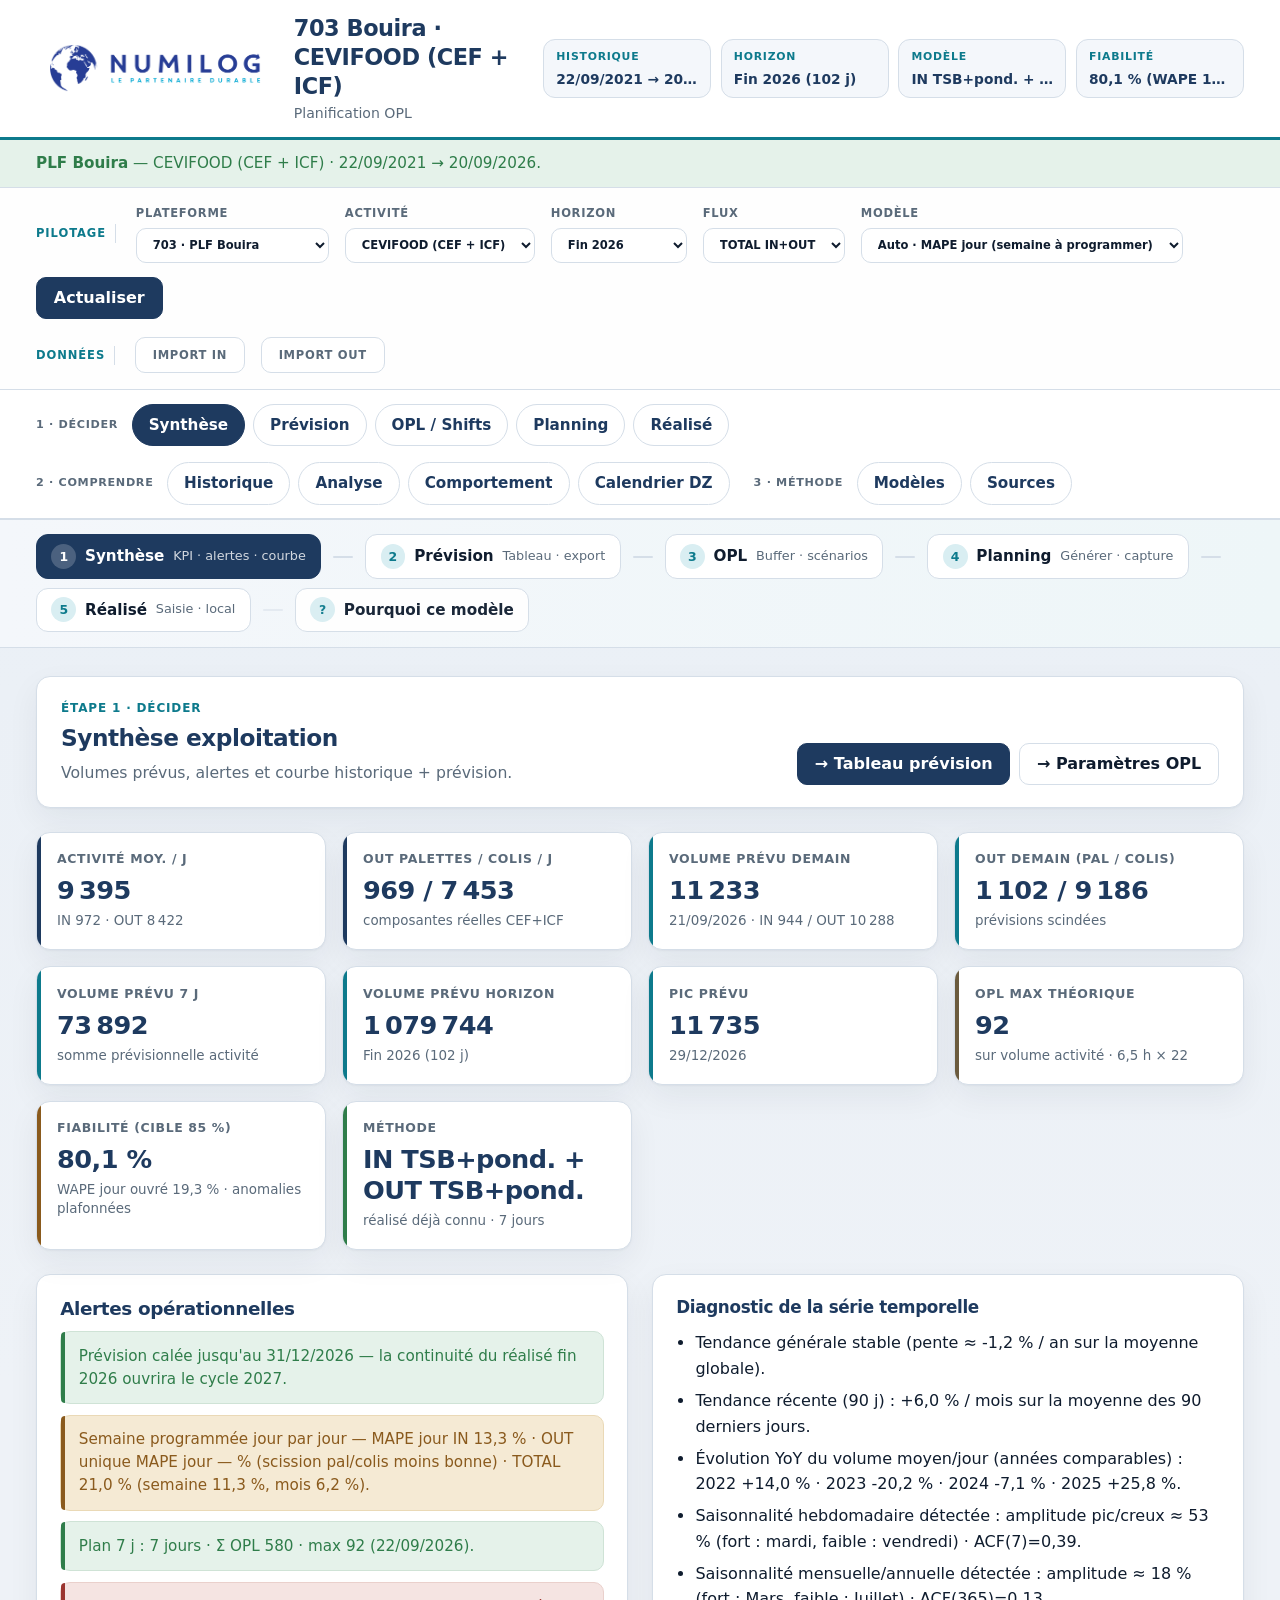
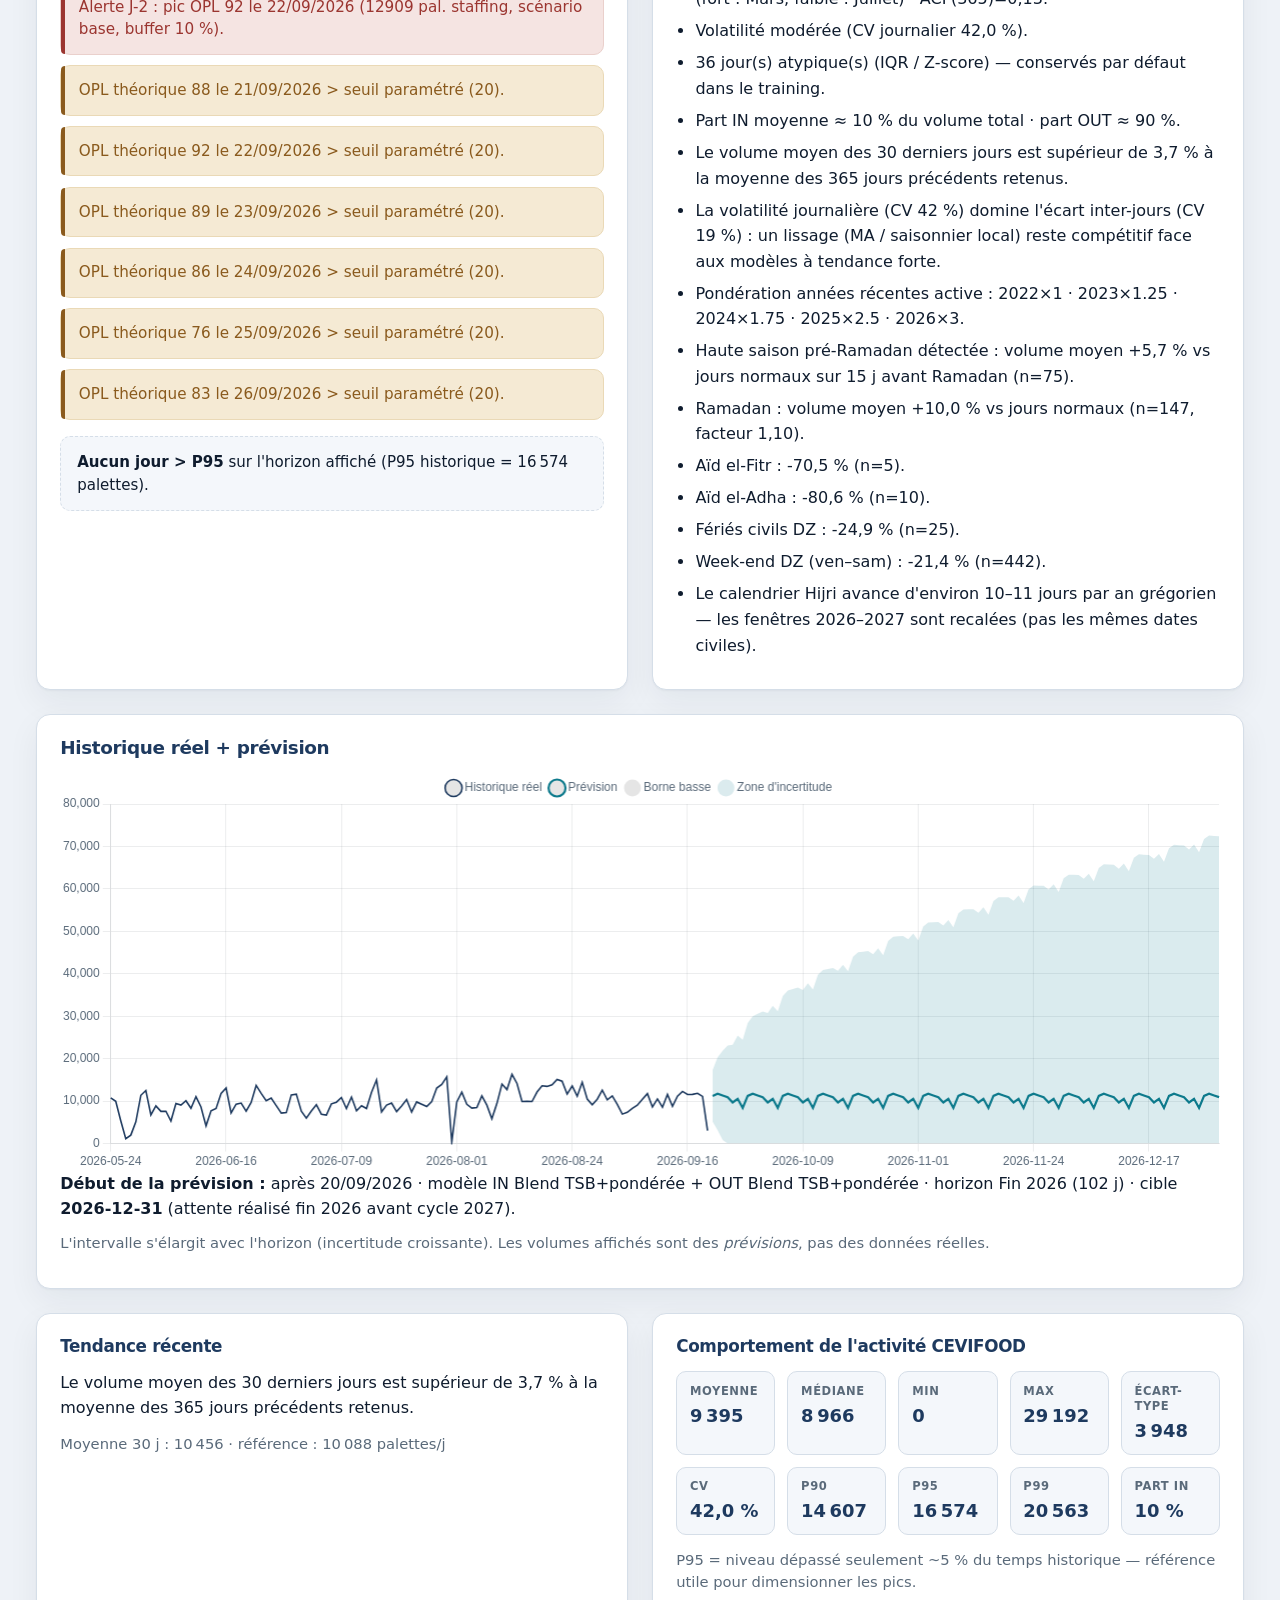
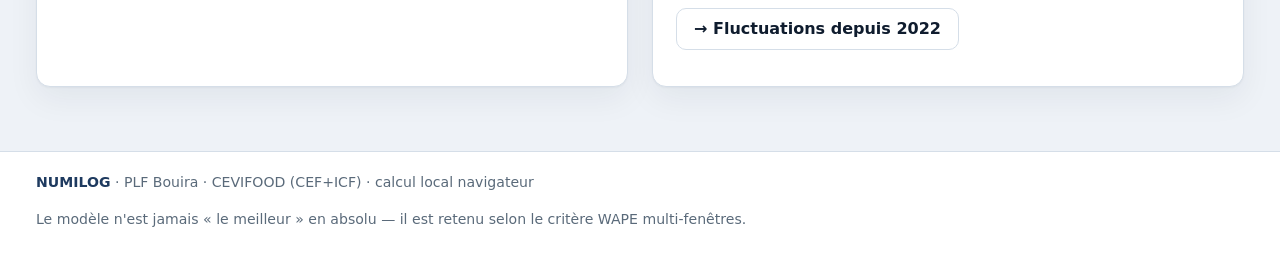
==== commit 24a155b6: "Restore NUMILOG site + planning contraintes (sans casser les données) Co-authored-by: Mbellili123 <M" ====
--- a/index.html
+++ b/index.html
@@ -472,6 +472,10 @@
               <label>Année
                 <select id="planner-year"></select>
               </label>
+              <label class="check" title="Désactivé par défaut : uniquement l'effectif réel saisi / importé">
+                <input type="checkbox" id="planner-allow-virtual" />
+                Compléter avec OPL virtuels
+              </label>
               <button type="button" class="btn primary" id="btn-planner-generate">Générer le planning</button>
               <div id="planner-export-group" class="planner-export" hidden>
                 <button type="button" class="btn" id="btn-planner-capture">Capture PNG</button>
@@ -486,7 +490,7 @@
             <button type="button" class="active" data-planner-tab="employees">1. Effectif</button>
             <button type="button" data-planner-tab="shifts">2. Besoins &amp; horaires</button>
             <button type="button" data-planner-tab="results">3. Planning</button>
-            <button type="button" data-planner-tab="help">Règles R1–R12</button>
+            <button type="button" data-planner-tab="help">Logique &amp; contraintes</button>
           </div>
 
           <div class="planner-tab active" data-planner-tab="employees">
@@ -601,21 +605,32 @@
 
           <div class="planner-tab" data-planner-tab="help">
             <article class="card">
-              <h2>Logique &amp; règles (R1–R12)</h2>
+              <h2>Logique du planning (pas un ordre R1→R12)</h2>
+              <p class="hint">Le moteur <strong>couvre d'abord l'activité</strong>, en respectant les contraintes sociales dures. Les congés / récup ne s'appliquent que sur le <em>surplus</em>.</p>
+              <h3>1 · Objectif</h3>
               <ul class="pattern-list">
-                <li><strong>R1</strong> — Respect des besoins prioritaires importés (Matin, AM, Nuit).</li>
-                <li><strong>R2</strong> — Jours non travaillés par défaut = Repos (R).</li>
-                <li><strong>R3</strong> — Attribution automatique de congés (C) selon le surplus d'effectif.</li>
-                <li><strong>R4</strong> — Priorité aux plus gros soldes de congés restants.</li>
-                <li><strong>R5</strong> — Alternance hebdomadaire des congés (éviter deux semaines de suite).</li>
-                <li><strong>R6</strong> — Cycle circadien : Matin → Après-midi → Nuit.</li>
-                <li><strong>R7</strong> — Reprise du cycle (M ou A) après une période de repos.</li>
-                <li><strong>R8</strong> — Blocage d'un shift sur 3 jours consécutifs minimum.</li>
-                <li><strong>R9</strong> — Repos obligatoire de 2 jours après un service de nuit.</li>
-                <li><strong>R10</strong> — Utilisation des récupérations (CP) si surplus et solde disponible.</li>
-                <li><strong>R11</strong> — Surplus sans solde congé/récup : l'employé reste sur son shift (S).</li>
-                <li><strong>R12</strong> — Régime 40 h : 5 jours travaillés et 2 repos par semaine.</li>
+                <li><strong>Couvrir l'activité</strong> — besoins Matin / Après-midi / Nuit (M / A / N) importés ou issus de l'OPL.</li>
               </ul>
+              <h3>2 · Contraintes sociales dures (toujours)</h3>
+              <ul class="pattern-list">
+                <li><strong>Repos après nuit</strong> — 2 jours de repos obligatoires après un service de nuit.</li>
+                <li><strong>Reprise après repos</strong> — redémarrage en Matin (puis Après-midi si besoin) ; pas de nuit juste après un repos post-nuit.</li>
+                <li><strong>Régime 40 h</strong> — 5 jours travaillés max et 2 repos par semaine.</li>
+                <li><strong>Effectif réel</strong> — pas d'OPL virtuels sauf case « Compléter avec OPL virtuels » cochée.</li>
+              </ul>
+              <h3>3 · Sur surplus seulement (activité déjà couverte)</h3>
+              <ul class="pattern-list">
+                <li><strong>Congés (C)</strong> — si surplus vs pic×régime ; priorité aux plus gros soldes ; éviter 2 semaines de suite.</li>
+                <li><strong>Récup (CP)</strong> — si surplus et solde disponible.</li>
+                <li><strong>Sinon repos (R)</strong> — défaut des jours non travaillés ; viser 2 repos / semaine.</li>
+                <li><strong>Surplus sans solde (S)</strong> — l'employé reste sur son shift si les repos de la semaine sont déjà couverts.</li>
+              </ul>
+              <h3>4 · Préférences (si l'activité le permet)</h3>
+              <ul class="pattern-list">
+                <li><strong>Cycle circadien</strong> — Matin → Après-midi → Nuit.</li>
+                <li><strong>Bloc 3 jours</strong> — stabiliser un même shift sur 3 jours consécutifs quand c'est possible.</li>
+              </ul>
+              <p class="hint"><strong>Priorité</strong> : s'il manque du monde pour l'activité, aucun congé / récup n'est posé (rappel possible le jour même).</p>
             </article>
           </div>
         </div>
